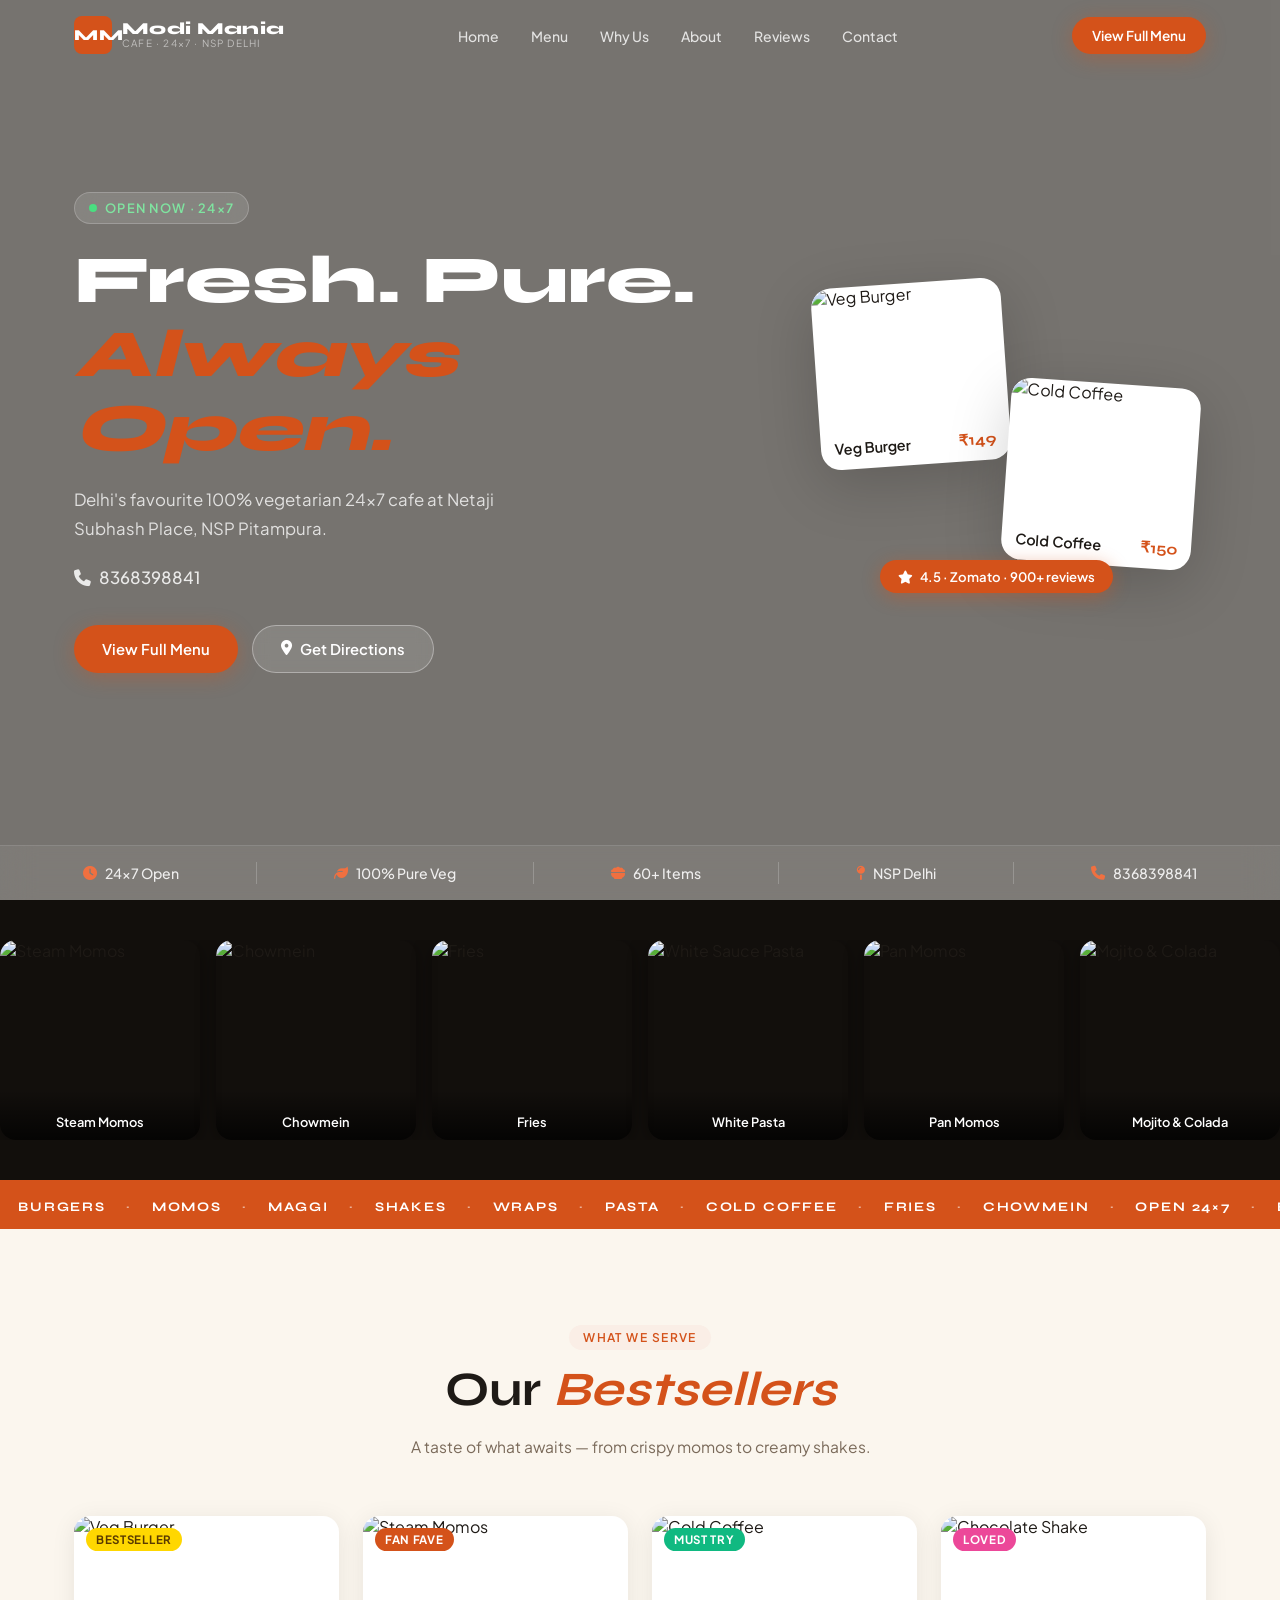
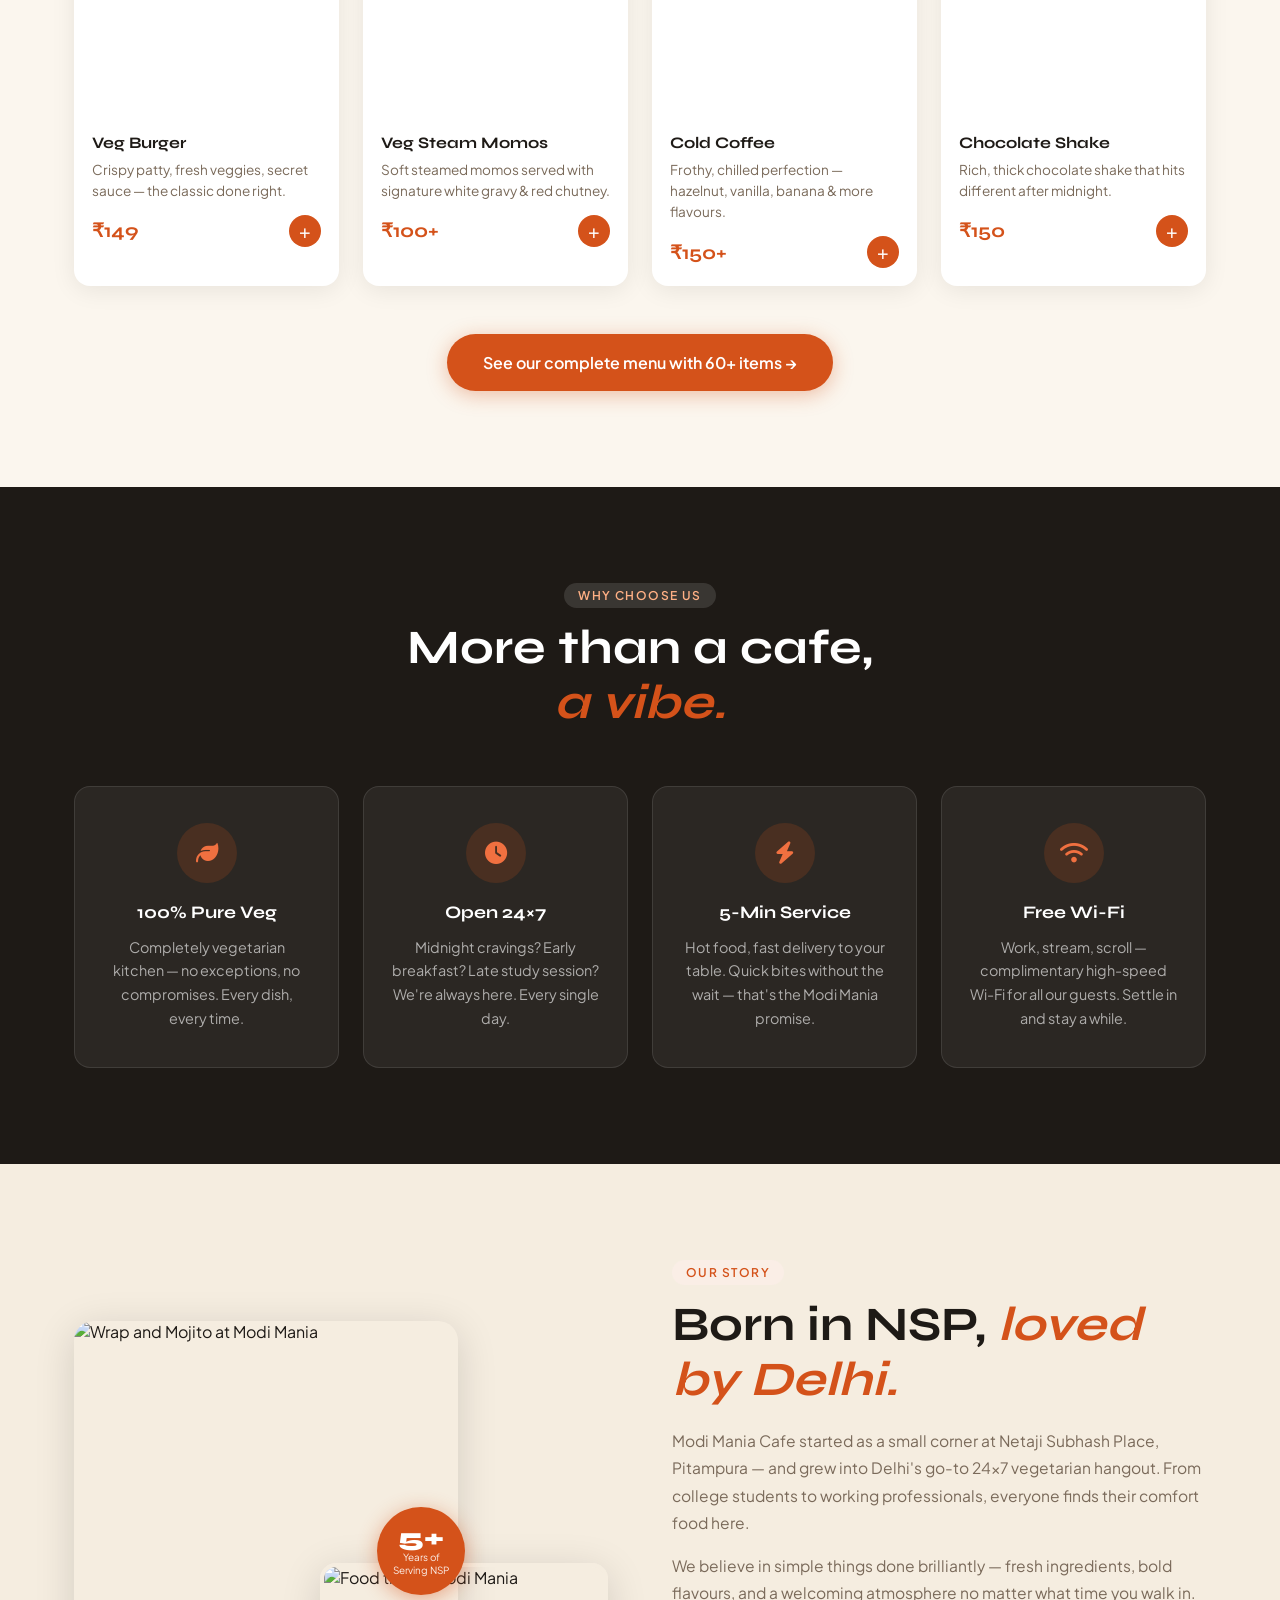
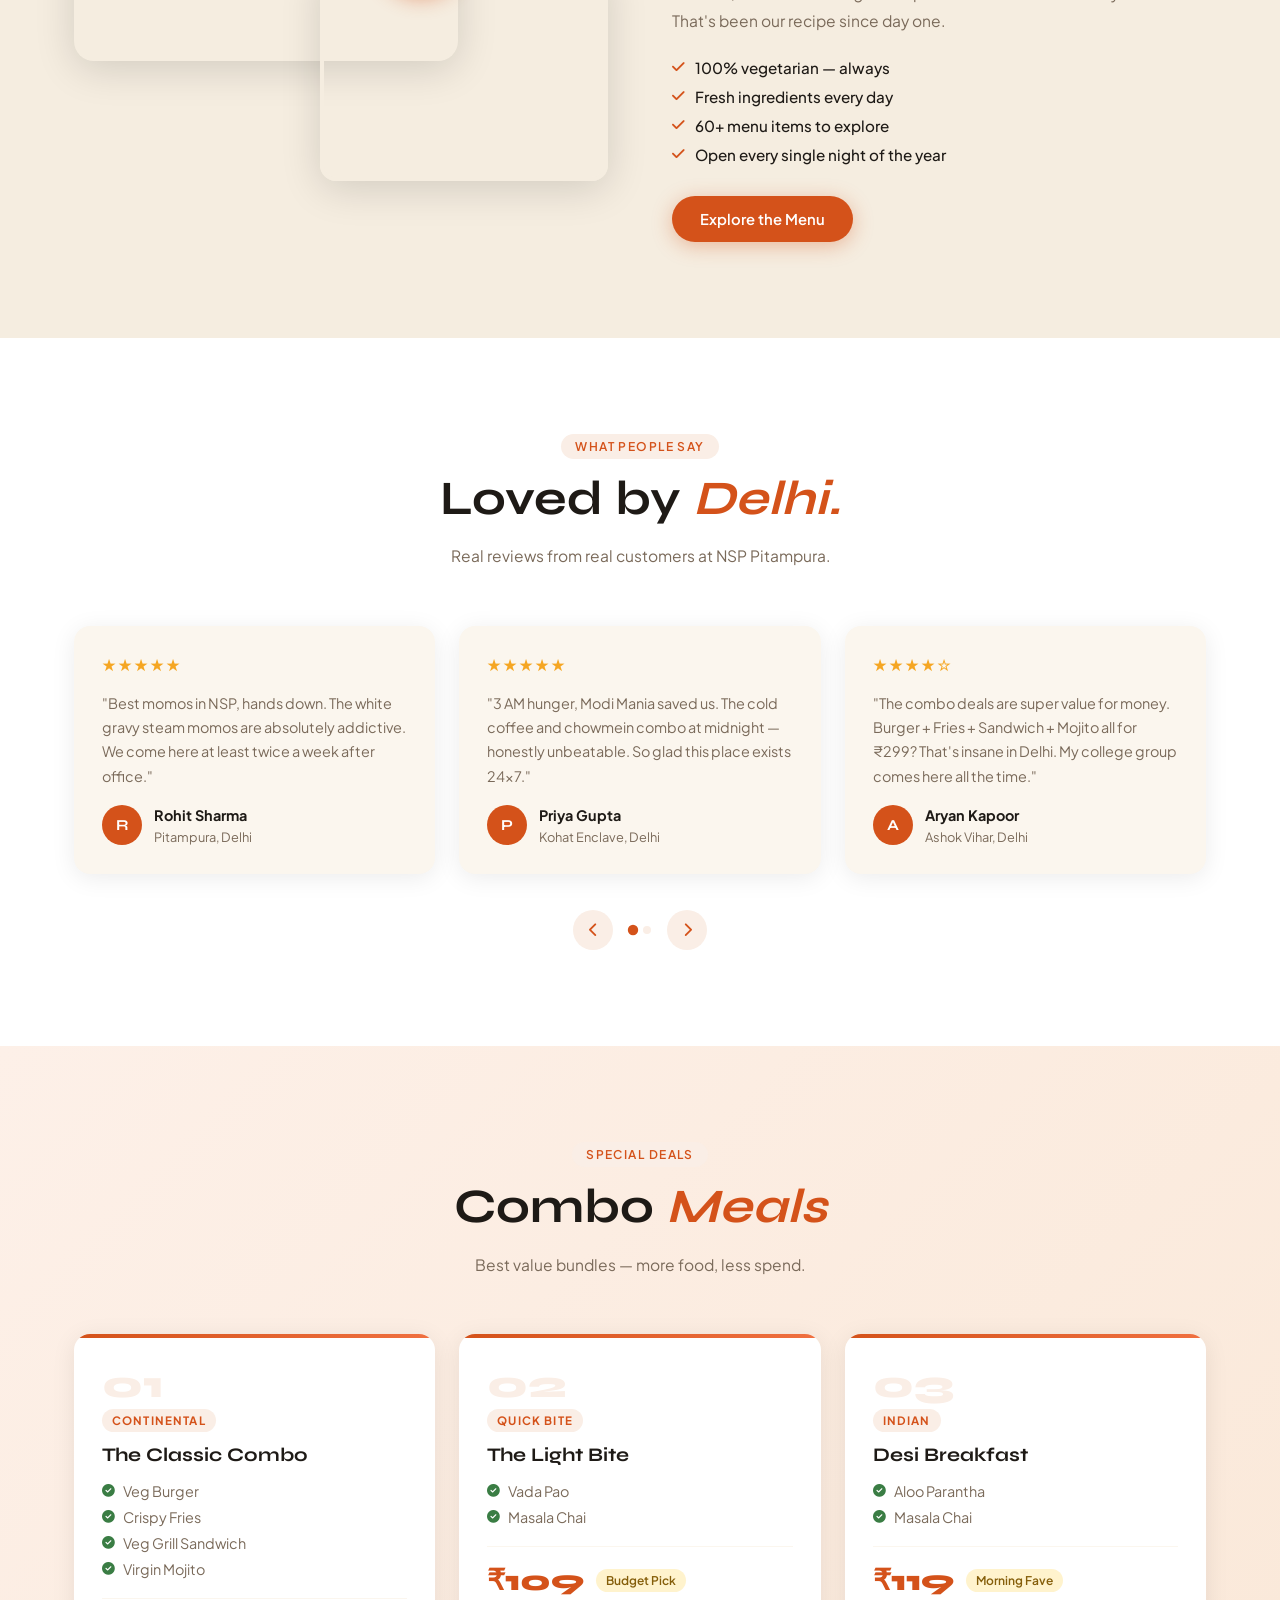
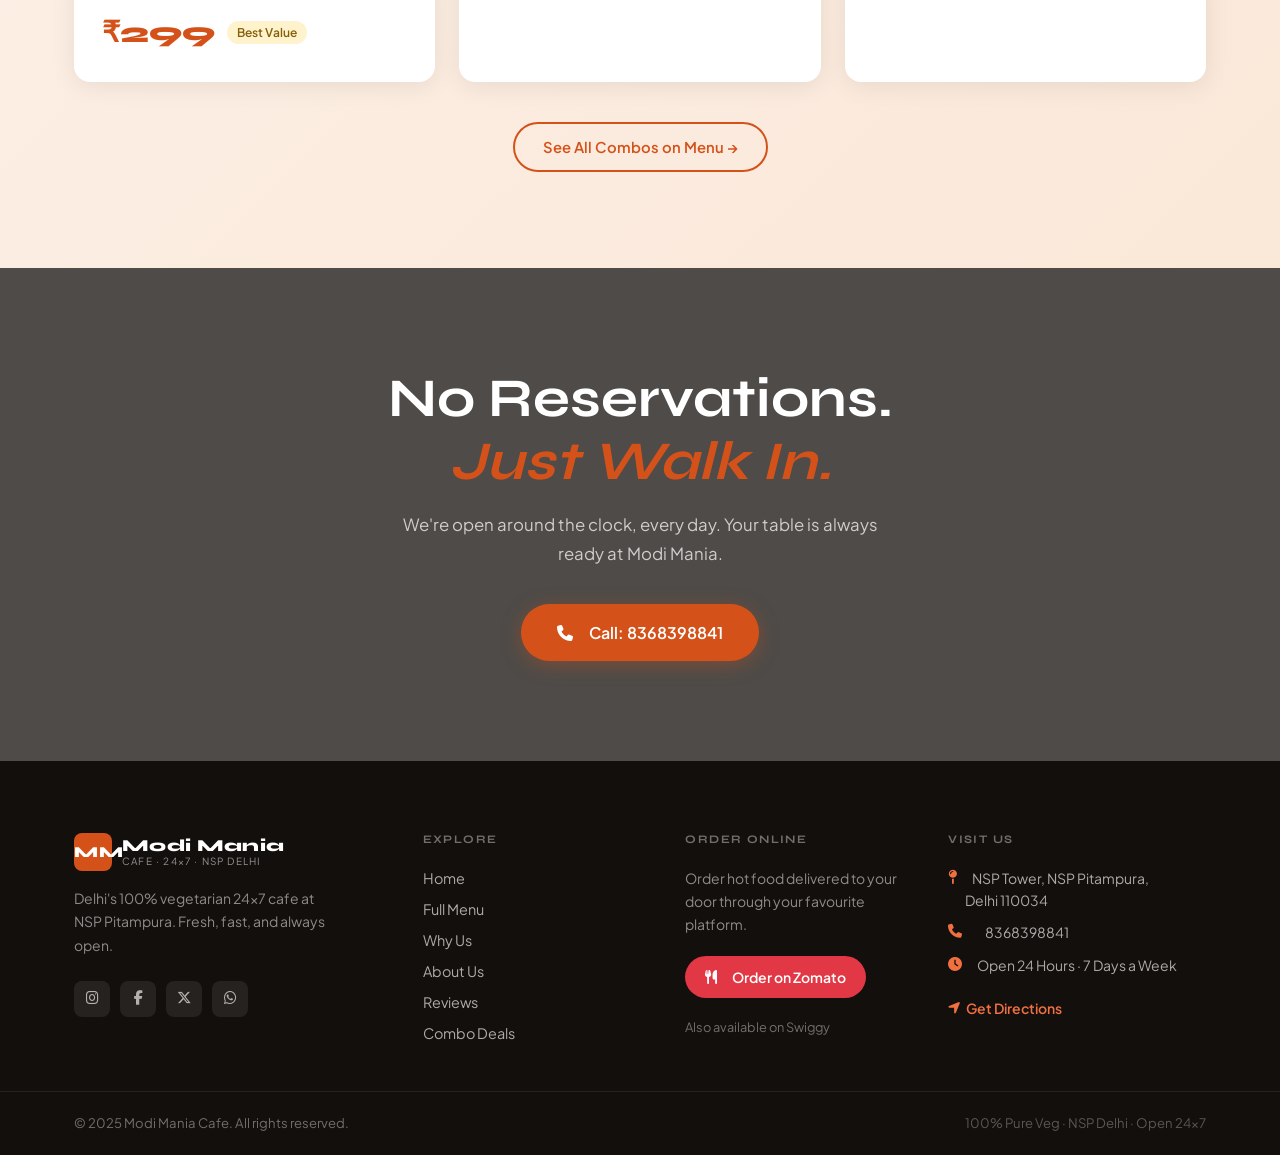
==== index.html @ 836a1da5 "feat: real photos + full menu page with green/amber palette - complete rebuild" ====
<!DOCTYPE html>
<html lang="en">
<head>
  <meta charset="UTF-8">
  <meta name="viewport" content="width=device-width, initial-scale=1.0">
  <title>Modi Mania Cafe 24×7 | NSP Delhi | 100% Pure Veg</title>
  <meta name="description" content="Delhi's favourite 100% veg 24×7 cafe at NSP Pitampura. Burgers, Momos, Maggi, Shakes & more. Open always. Ph: 8368398841">
  <link rel="preconnect" href="https://fonts.googleapis.com">
  <link rel="preconnect" href="https://fonts.gstatic.com" crossorigin>
  <link href="https://fonts.googleapis.com/css2?family=Syne:wght@700;800&family=Plus+Jakarta+Sans:wght@300;400;500;600&display=swap" rel="stylesheet">
  <link rel="stylesheet" href="https://cdnjs.cloudflare.com/ajax/libs/font-awesome/6.5.0/css/all.min.css">
  <link rel="stylesheet" href="style.css">
</head>
<body>

  <!-- ===== NAVBAR ===== -->
  <nav class="navbar" id="navbar">
    <div class="nav-inner container">
      <a href="index.html" class="nav-logo" aria-label="Modi Mania Home">
        <span class="logo-badge">MM</span>
        <span class="logo-text">
          <span class="logo-name">Modi Mania</span>
          <span class="logo-sub">CAFE · 24×7 · NSP DELHI</span>
        </span>
      </a>
      <ul class="nav-links" id="navLinks">
        <li><a href="index.html" class="nav-link active">Home</a></li>
        <li><a href="menu.html" class="nav-link">Menu</a></li>
        <li><a href="#why-us" class="nav-link">Why Us</a></li>
        <li><a href="#about" class="nav-link">About</a></li>
        <li><a href="#reviews" class="nav-link">Reviews</a></li>
        <li><a href="#contact" class="nav-link">Contact</a></li>
      </ul>
      <div class="nav-actions">
        <a href="menu.html" class="btn btn-primary btn-sm">View Full Menu</a>
        <button class="hamburger" id="hamburger" aria-label="Open menu" aria-expanded="false">
          <span></span><span></span><span></span>
        </button>
      </div>
    </div>
  </nav>

  <!-- ===== HERO ===== -->
  <section class="hero" id="home">
    <div class="hero-bg" style="background-image:url('img-food-tray.jpg')"></div>
    <div class="hero-overlay"></div>
    <div class="container hero-inner">
      <div class="hero-left">
        <div class="open-badge">
          <span class="pulse-dot"></span>
          OPEN NOW · 24×7
        </div>
        <h1 class="hero-title">Fresh. Pure.<br><em>Always Open.</em></h1>
        <p class="hero-tagline">Delhi's favourite 100% vegetarian 24×7 cafe at Netaji Subhash Place, NSP Pitampura.</p>
        <p class="hero-phone"><i class="fa-solid fa-phone"></i>&ensp;8368398841</p>
        <div class="hero-btns">
          <a href="menu.html" class="btn btn-primary">View Full Menu</a>
          <a href="https://maps.google.com/?q=NSP+Tower+Pitampura+Delhi" target="_blank" rel="noopener" class="btn btn-ghost">
            <i class="fa-solid fa-location-dot"></i> Get Directions
          </a>
        </div>
      </div>
      <div class="hero-right" aria-hidden="true">
        <div class="hero-card card-1">
          <img src="img-burger.jpg" alt="Veg Burger" loading="eager">
          <div class="hcard-body">
            <span class="hcard-name">Veg Burger</span>
            <span class="hcard-price">₹149</span>
          </div>
        </div>
        <div class="hero-card card-2">
          <img src="img-cold-coffee.jpg" alt="Cold Coffee" loading="eager">
          <div class="hcard-body">
            <span class="hcard-name">Cold Coffee</span>
            <span class="hcard-price">₹150</span>
          </div>
        </div>
        <div class="hero-float-badge">
          <i class="fa-solid fa-star"></i>&ensp;4.5 · Zomato · 900+ reviews
        </div>
      </div>
    </div>
    <div class="hero-stats">
      <div class="container stats-row">
        <div class="stat-item"><i class="fa-solid fa-clock"></i><span>24×7 Open</span></div>
        <div class="stat-sep"></div>
        <div class="stat-item"><i class="fa-solid fa-leaf"></i><span>100% Pure Veg</span></div>
        <div class="stat-sep"></div>
        <div class="stat-item"><i class="fa-solid fa-bowl-food"></i><span>60+ Items</span></div>
        <div class="stat-sep"></div>
        <div class="stat-item"><i class="fa-solid fa-map-pin"></i><span>NSP Delhi</span></div>
        <div class="stat-sep"></div>
        <div class="stat-item"><i class="fa-solid fa-phone"></i><span>8368398841</span></div>
      </div>
    </div>
  </section>

  <!-- ===== GALLERY STRIP ===== -->
  <section class="gallery-strip" aria-label="Food gallery">
    <div class="gallery-scroll">
      <div class="gallery-item">
        <img src="img-steam-momos.jpg" alt="Steam Momos" loading="lazy">
        <span class="gallery-label">Steam Momos</span>
      </div>
      <div class="gallery-item">
        <img src="img-chowmein.jpg" alt="Chowmein" loading="lazy">
        <span class="gallery-label">Chowmein</span>
      </div>
      <div class="gallery-item">
        <img src="img-fries.jpg" alt="Fries" loading="lazy">
        <span class="gallery-label">Fries</span>
      </div>
      <div class="gallery-item">
        <img src="img-white-pasta.jpg" alt="White Sauce Pasta" loading="lazy">
        <span class="gallery-label">White Pasta</span>
      </div>
      <div class="gallery-item">
        <img src="img-pan-momos.jpg" alt="Pan Momos" loading="lazy">
        <span class="gallery-label">Pan Momos</span>
      </div>
      <div class="gallery-item">
        <img src="img-mojito-colada.jpg" alt="Mojito & Colada" loading="lazy">
        <span class="gallery-label">Mojito & Colada</span>
      </div>
    </div>
  </section>

  <!-- ===== TICKER ===== -->
  <div class="ticker-wrap" aria-hidden="true">
    <div class="ticker-track" id="tickerTrack">
      <span>BURGERS</span><span class="tick-dot">·</span>
      <span>MOMOS</span><span class="tick-dot">·</span>
      <span>MAGGI</span><span class="tick-dot">·</span>
      <span>SHAKES</span><span class="tick-dot">·</span>
      <span>WRAPS</span><span class="tick-dot">·</span>
      <span>PASTA</span><span class="tick-dot">·</span>
      <span>COLD COFFEE</span><span class="tick-dot">·</span>
      <span>FRIES</span><span class="tick-dot">·</span>
      <span>CHOWMEIN</span><span class="tick-dot">·</span>
      <span>OPEN 24×7</span><span class="tick-dot">·</span>
      <!-- duplicate for seamless loop -->
      <span>BURGERS</span><span class="tick-dot">·</span>
      <span>MOMOS</span><span class="tick-dot">·</span>
      <span>MAGGI</span><span class="tick-dot">·</span>
      <span>SHAKES</span><span class="tick-dot">·</span>
      <span>WRAPS</span><span class="tick-dot">·</span>
      <span>PASTA</span><span class="tick-dot">·</span>
      <span>COLD COFFEE</span><span class="tick-dot">·</span>
      <span>FRIES</span><span class="tick-dot">·</span>
      <span>CHOWMEIN</span><span class="tick-dot">·</span>
      <span>OPEN 24×7</span><span class="tick-dot">·</span>
    </div>
  </div>

  <!-- ===== MENU PREVIEW ===== -->
  <section class="menu-preview section-pad" id="menu-preview">
    <div class="container">
      <div class="section-header reveal">
        <span class="eyebrow">What We Serve</span>
        <h2>Our <em>Bestsellers</em></h2>
        <p class="section-sub">A taste of what awaits — from crispy momos to creamy shakes.</p>
      </div>
      <div class="preview-grid">
        <div class="preview-card reveal">
          <div class="pcard-img-wrap">
            <img src="img-burger.jpg" alt="Veg Burger" loading="lazy">
            <span class="pcard-badge badge-bestseller">Bestseller</span>
          </div>
          <div class="pcard-body">
            <h3>Veg Burger</h3>
            <p class="pcard-desc">Crispy patty, fresh veggies, secret sauce — the classic done right.</p>
            <div class="pcard-footer">
              <span class="pcard-price">₹149</span>
              <button class="btn-add" aria-label="Add Veg Burger">+</button>
            </div>
          </div>
        </div>
        <div class="preview-card reveal">
          <div class="pcard-img-wrap">
            <img src="img-steam-momos.jpg" alt="Steam Momos" loading="lazy">
            <span class="pcard-badge badge-fanfave">Fan Fave</span>
          </div>
          <div class="pcard-body">
            <h3>Veg Steam Momos</h3>
            <p class="pcard-desc">Soft steamed momos served with signature white gravy & red chutney.</p>
            <div class="pcard-footer">
              <span class="pcard-price">₹100+</span>
              <button class="btn-add" aria-label="Add Momos">+</button>
            </div>
          </div>
        </div>
        <div class="preview-card reveal">
          <div class="pcard-img-wrap">
            <img src="img-cold-coffee.jpg" alt="Cold Coffee" loading="lazy">
            <span class="pcard-badge badge-musttry">Must Try</span>
          </div>
          <div class="pcard-body">
            <h3>Cold Coffee</h3>
            <p class="pcard-desc">Frothy, chilled perfection — hazelnut, vanilla, banana & more flavours.</p>
            <div class="pcard-footer">
              <span class="pcard-price">₹150+</span>
              <button class="btn-add" aria-label="Add Cold Coffee">+</button>
            </div>
          </div>
        </div>
        <div class="preview-card reveal">
          <div class="pcard-img-wrap">
            <img src="img-choco-shake.jpg" alt="Chocolate Shake" loading="lazy">
            <span class="pcard-badge badge-loved">Loved</span>
          </div>
          <div class="pcard-body">
            <h3>Chocolate Shake</h3>
            <p class="pcard-desc">Rich, thick chocolate shake that hits different after midnight.</p>
            <div class="pcard-footer">
              <span class="pcard-price">₹150</span>
              <button class="btn-add" aria-label="Add Chocolate Shake">+</button>
            </div>
          </div>
        </div>
      </div>
      <div class="preview-cta reveal">
        <a href="menu.html" class="btn btn-primary btn-lg">
          See our complete menu with 60+ items &rarr;
        </a>
      </div>
    </div>
  </section>

  <!-- ===== WHY US ===== -->
  <section class="why-us section-pad" id="why-us">
    <div class="container">
      <div class="section-header section-header--light reveal">
        <span class="eyebrow eyebrow--light">Why Choose Us</span>
        <h2>More than a cafe,<br><em>a vibe.</em></h2>
      </div>
      <div class="why-grid">
        <div class="why-card reveal">
          <div class="why-icon"><i class="fa-solid fa-leaf"></i></div>
          <h3>100% Pure Veg</h3>
          <p>Completely vegetarian kitchen — no exceptions, no compromises. Every dish, every time.</p>
        </div>
        <div class="why-card reveal">
          <div class="why-icon"><i class="fa-solid fa-clock"></i></div>
          <h3>Open 24×7</h3>
          <p>Midnight cravings? Early breakfast? Late study session? We're always here. Every single day.</p>
        </div>
        <div class="why-card reveal">
          <div class="why-icon"><i class="fa-solid fa-bolt"></i></div>
          <h3>5-Min Service</h3>
          <p>Hot food, fast delivery to your table. Quick bites without the wait — that's the Modi Mania promise.</p>
        </div>
        <div class="why-card reveal">
          <div class="why-icon"><i class="fa-solid fa-wifi"></i></div>
          <h3>Free Wi-Fi</h3>
          <p>Work, stream, scroll — complimentary high-speed Wi-Fi for all our guests. Settle in and stay a while.</p>
        </div>
      </div>
    </div>
  </section>

  <!-- ===== ABOUT ===== -->
  <section class="about section-pad" id="about">
    <div class="container about-inner">
      <div class="about-images reveal">
        <div class="about-img-main">
          <img src="img-wrap-mojito.jpg" alt="Wrap and Mojito at Modi Mania" loading="lazy">
        </div>
        <div class="about-img-sub">
          <img src="img-food-tray.jpg" alt="Food tray at Modi Mania" loading="lazy">
        </div>
        <div class="about-years-badge">
          <span class="years-num">5+</span>
          <span class="years-label">Years of<br>Serving NSP</span>
        </div>
      </div>
      <div class="about-content reveal">
        <span class="eyebrow">Our Story</span>
        <h2>Born in NSP, <em>loved by Delhi.</em></h2>
        <p class="about-text">
          Modi Mania Cafe started as a small corner at Netaji Subhash Place, Pitampura — and grew into Delhi's go-to 24×7 vegetarian hangout. From college students to working professionals, everyone finds their comfort food here.
        </p>
        <p class="about-text">
          We believe in simple things done brilliantly — fresh ingredients, bold flavours, and a welcoming atmosphere no matter what time you walk in. That's been our recipe since day one.
        </p>
        <ul class="about-checklist">
          <li><i class="fa-solid fa-check"></i> 100% vegetarian — always</li>
          <li><i class="fa-solid fa-check"></i> Fresh ingredients every day</li>
          <li><i class="fa-solid fa-check"></i> 60+ menu items to explore</li>
          <li><i class="fa-solid fa-check"></i> Open every single night of the year</li>
        </ul>
        <a href="menu.html" class="btn btn-primary">Explore the Menu</a>
      </div>
    </div>
  </section>

  <!-- ===== TESTIMONIALS ===== -->
  <section class="reviews section-pad" id="reviews">
    <div class="container">
      <div class="section-header reveal">
        <span class="eyebrow">What People Say</span>
        <h2>Loved by <em>Delhi.</em></h2>
        <p class="section-sub">Real reviews from real customers at NSP Pitampura.</p>
      </div>
      <div class="slider-wrap reveal">
        <div class="reviews-slider" id="reviewsSlider">
          <div class="review-card">
            <div class="review-stars">★★★★★</div>
            <p class="review-text">"Best momos in NSP, hands down. The white gravy steam momos are absolutely addictive. We come here at least twice a week after office."</p>
            <div class="review-author">
              <div class="review-avatar">R</div>
              <div><strong>Rohit Sharma</strong><br><small>Pitampura, Delhi</small></div>
            </div>
          </div>
          <div class="review-card">
            <div class="review-stars">★★★★★</div>
            <p class="review-text">"3 AM hunger, Modi Mania saved us. The cold coffee and chowmein combo at midnight — honestly unbeatable. So glad this place exists 24×7."</p>
            <div class="review-author">
              <div class="review-avatar">P</div>
              <div><strong>Priya Gupta</strong><br><small>Kohat Enclave, Delhi</small></div>
            </div>
          </div>
          <div class="review-card">
            <div class="review-stars">★★★★☆</div>
            <p class="review-text">"The combo deals are super value for money. Burger + Fries + Sandwich + Mojito all for ₹299? That's insane in Delhi. My college group comes here all the time."</p>
            <div class="review-author">
              <div class="review-avatar">A</div>
              <div><strong>Aryan Kapoor</strong><br><small>Ashok Vihar, Delhi</small></div>
            </div>
          </div>
          <div class="review-card">
            <div class="review-stars">★★★★★</div>
            <p class="review-text">"Hazelnut cold coffee is a must-try! Came for momos, stayed for the coffee. The vibe here is so chill. Staff is super friendly too, always smiling."</p>
            <div class="review-author">
              <div class="review-avatar">N</div>
              <div><strong>Neha Verma</strong><br><small>Shalimar Bagh, Delhi</small></div>
            </div>
          </div>
          <div class="review-card">
            <div class="review-stars">★★★★★</div>
            <p class="review-text">"Pan momos with that red chutney — absolutely fire. The Wi-Fi is fast, food comes quick, and it's open when literally nothing else is. Perfect late-night spot."</p>
            <div class="review-author">
              <div class="review-avatar">S</div>
              <div><strong>Saurabh Malik</strong><br><small>Rohini Sector 3, Delhi</small></div>
            </div>
          </div>
          <div class="review-card">
            <div class="review-stars">★★★★★</div>
            <p class="review-text">"White sauce pasta + virgin mojito = my go-to order. Feels like a proper cafe experience but at student-friendly prices. Modi Mania NSP is a gem."</p>
            <div class="review-author">
              <div class="review-avatar">T</div>
              <div><strong>Tanvi Singh</strong><br><small>Paschim Vihar, Delhi</small></div>
            </div>
          </div>
        </div>
        <div class="slider-controls">
          <button class="slider-btn" id="sliderPrev" aria-label="Previous review"><i class="fa-solid fa-chevron-left"></i></button>
          <div class="slider-dots" id="sliderDots"></div>
          <button class="slider-btn" id="sliderNext" aria-label="Next review"><i class="fa-solid fa-chevron-right"></i></button>
        </div>
      </div>
    </div>
  </section>

  <!-- ===== COMBO DEALS ===== -->
  <section class="combos section-pad" id="combos">
    <div class="container">
      <div class="section-header reveal">
        <span class="eyebrow">Special Deals</span>
        <h2>Combo <em>Meals</em></h2>
        <p class="section-sub">Best value bundles — more food, less spend.</p>
      </div>
      <div class="combo-grid">
        <div class="combo-card reveal">
          <div class="combo-num">01</div>
          <div class="combo-tag">Continental</div>
          <h3 class="combo-title">The Classic Combo</h3>
          <ul class="combo-items">
            <li><i class="fa-solid fa-circle-check"></i> Veg Burger</li>
            <li><i class="fa-solid fa-circle-check"></i> Crispy Fries</li>
            <li><i class="fa-solid fa-circle-check"></i> Veg Grill Sandwich</li>
            <li><i class="fa-solid fa-circle-check"></i> Virgin Mojito</li>
          </ul>
          <div class="combo-price-wrap">
            <span class="combo-price">₹299</span>
            <span class="combo-save">Best Value</span>
          </div>
        </div>
        <div class="combo-card reveal">
          <div class="combo-num">02</div>
          <div class="combo-tag">Quick Bite</div>
          <h3 class="combo-title">The Light Bite</h3>
          <ul class="combo-items">
            <li><i class="fa-solid fa-circle-check"></i> Vada Pao</li>
            <li><i class="fa-solid fa-circle-check"></i> Masala Chai</li>
          </ul>
          <div class="combo-price-wrap">
            <span class="combo-price">₹109</span>
            <span class="combo-save">Budget Pick</span>
          </div>
        </div>
        <div class="combo-card reveal">
          <div class="combo-num">03</div>
          <div class="combo-tag">Indian</div>
          <h3 class="combo-title">Desi Breakfast</h3>
          <ul class="combo-items">
            <li><i class="fa-solid fa-circle-check"></i> Aloo Parantha</li>
            <li><i class="fa-solid fa-circle-check"></i> Masala Chai</li>
          </ul>
          <div class="combo-price-wrap">
            <span class="combo-price">₹119</span>
            <span class="combo-save">Morning Fave</span>
          </div>
        </div>
      </div>
      <div class="combo-cta reveal">
        <a href="menu.html#combos" class="btn btn-outline">See All Combos on Menu &rarr;</a>
      </div>
    </div>
  </section>

  <!-- ===== CTA BANNER ===== -->
  <section class="cta-banner" aria-label="Call to action">
    <div class="cta-bg" style="background-image:url('img-mojito-colada.jpg')"></div>
    <div class="cta-overlay"></div>
    <div class="container cta-inner reveal">
      <h2>No Reservations.<br><em>Just Walk In.</em></h2>
      <p>We're open around the clock, every day. Your table is always ready at Modi Mania.</p>
      <a href="tel:8368398841" class="btn btn-primary btn-lg">
        <i class="fa-solid fa-phone"></i>&ensp;Call: 8368398841
      </a>
    </div>
  </section>

  <!-- ===== FOOTER ===== -->
  <footer class="footer" id="contact">
    <div class="container footer-grid">
      <div class="footer-col footer-brand">
        <a href="index.html" class="nav-logo footer-logo" aria-label="Modi Mania Home">
          <span class="logo-badge">MM</span>
          <span class="logo-text">
            <span class="logo-name">Modi Mania</span>
            <span class="logo-sub">CAFE · 24×7 · NSP DELHI</span>
          </span>
        </a>
        <p class="footer-tagline">Delhi's 100% vegetarian 24×7 cafe at NSP Pitampura. Fresh, fast, and always open.</p>
        <div class="footer-socials">
          <a href="#" aria-label="Instagram"><i class="fa-brands fa-instagram"></i></a>
          <a href="#" aria-label="Facebook"><i class="fa-brands fa-facebook-f"></i></a>
          <a href="#" aria-label="X / Twitter"><i class="fa-brands fa-x-twitter"></i></a>
          <a href="https://wa.me/918368398841" aria-label="WhatsApp"><i class="fa-brands fa-whatsapp"></i></a>
        </div>
      </div>
      <div class="footer-col">
        <h4 class="footer-heading">Explore</h4>
        <ul class="footer-links">
          <li><a href="index.html">Home</a></li>
          <li><a href="menu.html">Full Menu</a></li>
          <li><a href="#why-us">Why Us</a></li>
          <li><a href="#about">About Us</a></li>
          <li><a href="#reviews">Reviews</a></li>
          <li><a href="#combos">Combo Deals</a></li>
        </ul>
      </div>
      <div class="footer-col">
        <h4 class="footer-heading">Order Online</h4>
        <p class="footer-text">Order hot food delivered to your door through your favourite platform.</p>
        <a href="https://zomato.com" target="_blank" rel="noopener" class="btn-zomato">
          <i class="fa-solid fa-utensils"></i>&ensp;Order on Zomato
        </a>
        <p class="footer-note">Also available on Swiggy</p>
      </div>
      <div class="footer-col">
        <h4 class="footer-heading">Visit Us</h4>
        <address class="footer-address">
          <p><i class="fa-solid fa-map-pin"></i>&ensp;NSP Tower, NSP Pitampura,<br>Delhi 110034</p>
          <p><i class="fa-solid fa-phone"></i>&ensp;<a href="tel:8368398841">8368398841</a></p>
          <p><i class="fa-solid fa-clock"></i>&ensp;Open 24 Hours · 7 Days a Week</p>
        </address>
        <a href="https://maps.google.com/?q=NSP+Tower+Pitampura+Delhi" target="_blank" rel="noopener" class="footer-map-link">
          <i class="fa-solid fa-location-arrow"></i> Get Directions
        </a>
      </div>
    </div>
    <div class="footer-bottom">
      <div class="container footer-bottom-inner">
        <p>&copy; 2025 Modi Mania Cafe. All rights reserved.</p>
        <p class="footer-credit">100% Pure Veg · NSP Delhi · Open 24×7</p>
      </div>
    </div>
  </footer>

  <!-- ===== BACK TO TOP ===== -->
  <button class="back-to-top" id="backToTop" aria-label="Back to top">
    <i class="fa-solid fa-chevron-up"></i>
  </button>

  <script src="script.js"></script>
</body>
</html>
---- style.css ----
/* ============================================================
   MODI MANIA CAFE — COMPLETE STYLESHEET
   ============================================================ */

/* ---- VARIABLES ---- */
:root {
  --primary: #D4521A;
  --primary-dark: #A83E10;
  --primary-light: #F07040;
  --primary-soft: #FAEEE6;
  --menu-green: #3A7D44;
  --menu-green-dark: #2C5F34;
  --menu-green-light: #5BA368;
  --menu-green-soft: #EBF5ED;
  --menu-amber: #F5A623;
  --menu-amber-soft: #FEF3DC;
  --cream: #FBF6EE;
  --beige: #F5EDE0;
  --charcoal: #1E1A16;
  --dark: #120F0C;
  --muted: #7A6A5A;
  --white: #FFFFFF;
  --gold: #C8963C;
  --f-display: 'Syne', sans-serif;
  --f-body: 'Plus Jakarta Sans', sans-serif;
  --max-w: 1180px;
  --ease: cubic-bezier(.22,.6,.36,1);
  --ease-spring: cubic-bezier(.34,1.56,.64,1);
  --radius: 16px;
  --radius-sm: 8px;
  --shadow: 0 4px 24px rgba(0,0,0,.08);
  --shadow-md: 0 8px 40px rgba(0,0,0,.14);
  --shadow-lg: 0 16px 60px rgba(0,0,0,.18);
}

/* ---- RESET & BASE ---- */
*, *::before, *::after { box-sizing: border-box; margin: 0; padding: 0; }
html { scroll-behavior: smooth; font-size: 16px; }
body {
  font-family: var(--f-body);
  color: var(--charcoal);
  background: var(--white);
  -webkit-font-smoothing: antialiased;
  overflow-x: hidden;
}
img { display: block; max-width: 100%; height: auto; }
a { color: inherit; text-decoration: none; }
ul { list-style: none; }
button { cursor: pointer; border: none; background: none; font-family: inherit; }
address { font-style: normal; }

/* ---- TYPOGRAPHY ---- */
h1,h2,h3,h4,h5 { font-family: var(--f-display); line-height: 1.15; }
h1 { font-size: clamp(2.4rem, 6vw, 4.2rem); font-weight: 800; }
h2 { font-size: clamp(1.9rem, 4vw, 3rem); font-weight: 700; }
h3 { font-size: clamp(1.2rem, 2.5vw, 1.6rem); font-weight: 700; }
h4 { font-size: 1.1rem; font-weight: 700; }
em { font-style: italic; color: var(--primary); }
.page-menu em { color: var(--menu-green); }
p { line-height: 1.75; }

/* ---- LAYOUT ---- */
.container { max-width: var(--max-w); margin: 0 auto; padding: 0 24px; }
.section-pad { padding: 96px 0; }
@media (max-width: 768px) { .section-pad { padding: 64px 0; } }

/* ---- SECTION HEADER ---- */
.section-header { text-align: center; margin-bottom: 56px; }
.section-header h2 { margin: 12px 0 16px; }
.section-sub { color: var(--muted); max-width: 520px; margin: 0 auto; font-size: .975rem; }
.eyebrow {
  display: inline-block;
  font-size: .75rem;
  font-weight: 600;
  letter-spacing: .12em;
  text-transform: uppercase;
  color: var(--primary);
  background: var(--primary-soft);
  padding: 5px 14px;
  border-radius: 100px;
}
.eyebrow--light { color: #FFB085; background: rgba(255,255,255,.12); }
.section-header--light h2 { color: var(--white); }
.section-header--light .section-sub { color: rgba(255,255,255,.65); }

/* ---- BUTTONS ---- */
.btn {
  display: inline-flex;
  align-items: center;
  gap: 8px;
  padding: 14px 28px;
  border-radius: 100px;
  font-family: var(--f-body);
  font-size: .925rem;
  font-weight: 600;
  transition: transform .2s var(--ease), box-shadow .2s var(--ease), background .2s;
  white-space: nowrap;
}
.btn:hover { transform: translateY(-2px); }
.btn:active { transform: translateY(0); }
.btn-primary {
  background: var(--primary);
  color: var(--white);
  box-shadow: 0 4px 20px rgba(212,82,26,.35);
}
.btn-primary:hover { background: var(--primary-dark); box-shadow: 0 8px 28px rgba(212,82,26,.45); }
.btn-green {
  background: var(--menu-green);
  color: var(--white);
  box-shadow: 0 4px 20px rgba(58,125,68,.3);
}
.btn-green:hover { background: var(--menu-green-dark); }
.btn-outline {
  background: transparent;
  color: var(--primary);
  border: 2px solid var(--primary);
}
.btn-outline:hover { background: var(--primary); color: var(--white); }
.btn-ghost {
  background: rgba(255,255,255,.12);
  color: var(--white);
  border: 1.5px solid rgba(255,255,255,.35);
  backdrop-filter: blur(8px);
}
.btn-ghost:hover { background: rgba(255,255,255,.22); }
.btn-sm { padding: 10px 20px; font-size: .85rem; }
.btn-lg { padding: 18px 36px; font-size: 1rem; }

/* ============================================================
   NAVBAR
   ============================================================ */
.navbar {
  position: fixed;
  top: 0; left: 0; right: 0;
  z-index: 1000;
  transition: background .3s var(--ease), box-shadow .3s var(--ease);
  padding: 0;
}
.navbar.transparent { background: transparent; }
.navbar.scrolled, .navbar--solid {
  background: var(--dark);
  box-shadow: 0 2px 20px rgba(0,0,0,.3);
}
.nav-inner {
  display: flex;
  align-items: center;
  justify-content: space-between;
  height: 70px;
  gap: 32px;
}
.nav-logo {
  display: flex;
  align-items: center;
  gap: 10px;
  flex-shrink: 0;
}
.logo-badge {
  width: 38px; height: 38px;
  background: var(--primary);
  border-radius: 8px;
  display: grid;
  place-items: center;
  font-family: var(--f-display);
  font-size: .95rem;
  font-weight: 800;
  color: var(--white);
  letter-spacing: .05em;
}
.logo-text { display: flex; flex-direction: column; line-height: 1; }
.logo-name {
  font-family: var(--f-display);
  font-size: 1.05rem;
  font-weight: 800;
  color: var(--white);
  letter-spacing: .02em;
}
.logo-sub {
  font-size: .62rem;
  letter-spacing: .12em;
  color: rgba(255,255,255,.55);
  margin-top: 2px;
  text-transform: uppercase;
}
.nav-links {
  display: flex;
  align-items: center;
  gap: 4px;
}
.nav-link {
  padding: 8px 14px;
  border-radius: 8px;
  font-size: .875rem;
  font-weight: 500;
  color: rgba(255,255,255,.8);
  transition: color .2s, background .2s;
}
.nav-link:hover, .nav-link.active {
  color: var(--white);
  background: rgba(255,255,255,.1);
}
.nav-actions { display: flex; align-items: center; gap: 12px; }
.hamburger {
  display: none;
  flex-direction: column;
  justify-content: space-between;
  width: 24px; height: 17px;
  padding: 0;
}
.hamburger span {
  display: block;
  height: 2px;
  background: var(--white);
  border-radius: 2px;
  transition: transform .3s, opacity .3s;
}
.hamburger.open span:nth-child(1) { transform: translateY(7.5px) rotate(45deg); }
.hamburger.open span:nth-child(2) { opacity: 0; }
.hamburger.open span:nth-child(3) { transform: translateY(-7.5px) rotate(-45deg); }

@media (max-width: 900px) {
  .hamburger { display: flex; }
  .nav-links {
    position: fixed;
    top: 70px; left: 0; right: 0;
    background: var(--dark);
    flex-direction: column;
    padding: 24px;
    gap: 4px;
    transform: translateY(-120%);
    opacity: 0;
    pointer-events: none;
    transition: transform .35s var(--ease), opacity .35s;
  }
  .nav-links.open { transform: translateY(0); opacity: 1; pointer-events: all; }
  .nav-link { width: 100%; text-align: left; padding: 12px 16px; }
}

/* ============================================================
   HERO
   ============================================================ */
.hero {
  position: relative;
  min-height: 100svh;
  display: flex;
  flex-direction: column;
  overflow: hidden;
}
.hero-bg {
  position: absolute;
  inset: 0;
  background-size: cover;
  background-position: center;
  animation: kenBurns 18s ease-in-out infinite alternate;
}
@keyframes kenBurns {
  from { transform: scale(1); }
  to { transform: scale(1.06); }
}
.hero-overlay {
  position: absolute;
  inset: 0;
  background: rgba(20,15,8,.58);
}
.hero-inner {
  position: relative;
  z-index: 2;
  display: grid;
  grid-template-columns: 1fr 420px;
  gap: 48px;
  align-items: center;
  flex: 1;
  padding-top: 100px;
  padding-bottom: 80px;
}
.open-badge {
  display: inline-flex;
  align-items: center;
  gap: 8px;
  background: rgba(255,255,255,.12);
  backdrop-filter: blur(10px);
  border: 1px solid rgba(255,255,255,.2);
  color: #7FE4A0;
  font-size: .8rem;
  font-weight: 600;
  letter-spacing: .1em;
  text-transform: uppercase;
  padding: 7px 14px;
  border-radius: 100px;
  margin-bottom: 20px;
}
.pulse-dot {
  width: 8px; height: 8px;
  background: #4ADE80;
  border-radius: 50%;
  animation: pulse 1.6s ease-in-out infinite;
}
@keyframes pulse {
  0%,100% { box-shadow: 0 0 0 0 rgba(74,222,128,.6); }
  50% { box-shadow: 0 0 0 6px rgba(74,222,128,0); }
}
.hero-title {
  color: var(--white);
  margin-bottom: 20px;
  line-height: 1.1;
}
.hero-tagline {
  color: rgba(255,255,255,.78);
  font-size: 1.05rem;
  max-width: 460px;
  margin-bottom: 20px;
  line-height: 1.7;
}
.hero-phone {
  color: rgba(255,255,255,.85);
  font-size: 1.05rem;
  font-weight: 500;
  margin-bottom: 32px;
}
.hero-btns { display: flex; gap: 14px; flex-wrap: wrap; }
/* Hero cards */
.hero-right {
  position: relative;
  height: 420px;
}
.hero-card {
  position: absolute;
  background: var(--white);
  border-radius: 20px;
  overflow: hidden;
  box-shadow: var(--shadow-lg);
  width: 190px;
  transition: transform .3s var(--ease-spring);
}
.hero-card:hover { transform: translateY(-6px) scale(1.02); }
.hero-card img { width: 100%; height: 140px; object-fit: cover; }
.hcard-body {
  padding: 12px 14px;
  display: flex;
  justify-content: space-between;
  align-items: center;
}
.hcard-name { font-weight: 600; font-size: .9rem; }
.hcard-price { color: var(--primary); font-weight: 700; font-family: var(--f-display); font-size: .95rem; }
.card-1 { top: 60px; left: 30px; transform: rotate(-4deg); }
.card-2 { top: 160px; right: 10px; transform: rotate(4deg); }
.hero-float-badge {
  position: absolute;
  bottom: 50px; left: 0; right: 0;
  margin: 0 auto;
  width: fit-content;
  background: var(--primary);
  color: var(--white);
  font-size: .82rem;
  font-weight: 600;
  padding: 8px 18px;
  border-radius: 100px;
  box-shadow: 0 4px 18px rgba(212,82,26,.4);
}
/* Stats bar */
.hero-stats {
  position: relative;
  z-index: 2;
  background: rgba(255,255,255,.06);
  backdrop-filter: blur(16px);
  border-top: 1px solid rgba(255,255,255,.1);
}
.stats-row {
  display: flex;
  align-items: center;
  justify-content: space-around;
  padding: 16px 0;
  flex-wrap: wrap;
  gap: 12px;
}
.stat-item {
  display: flex;
  align-items: center;
  gap: 8px;
  color: rgba(255,255,255,.88);
  font-size: .88rem;
  font-weight: 500;
}
.stat-item i { color: var(--primary-light); }
.stat-sep { width: 1px; height: 22px; background: rgba(255,255,255,.2); }
@media (max-width: 1024px) {
  .hero-inner { grid-template-columns: 1fr; }
  .hero-right { display: none; }
}
@media (max-width: 480px) {
  .stat-sep { display: none; }
  .stats-row { justify-content: center; gap: 16px 24px; }
}

/* ============================================================
   GALLERY STRIP
   ============================================================ */
.gallery-strip {
  background: var(--dark);
  padding: 40px 0;
  overflow: hidden;
}
.gallery-scroll {
  display: flex;
  gap: 16px;
  overflow-x: auto;
  scroll-snap-type: x mandatory;
  -webkit-overflow-scrolling: touch;
  padding: 0 24px;
  scrollbar-width: none;
}
.gallery-scroll::-webkit-scrollbar { display: none; }
.gallery-item {
  flex-shrink: 0;
  width: 200px;
  scroll-snap-align: start;
  position: relative;
  border-radius: var(--radius);
  overflow: hidden;
  box-shadow: 0 4px 20px rgba(0,0,0,.35);
}
.gallery-item img {
  width: 200px;
  height: 200px;
  object-fit: cover;
  display: block;
  transition: transform .4s var(--ease);
}
.gallery-item:hover img { transform: scale(1.06); }
.gallery-label {
  position: absolute;
  bottom: 0; left: 0; right: 0;
  background: linear-gradient(to top, rgba(0,0,0,.75) 0%, transparent 100%);
  color: var(--white);
  font-size: .8rem;
  font-weight: 600;
  padding: 24px 10px 10px;
  text-align: center;
}


/* ============================================================
   TICKER
   ============================================================ */
.ticker-wrap {
  background: var(--primary);
  padding: 14px 0;
  overflow: hidden;
  white-space: nowrap;
}
.ticker-track {
  display: inline-flex;
  align-items: center;
  gap: 0;
  animation: ticker 28s linear infinite;
}
.ticker-track:hover { animation-play-state: paused; }
.ticker-track span {
  font-family: var(--f-display);
  font-size: .82rem;
  font-weight: 700;
  letter-spacing: .14em;
  color: var(--white);
  padding: 0 18px;
  text-transform: uppercase;
}
.tick-dot { color: rgba(255,255,255,.55) !important; padding: 0 2px !important; }
@keyframes ticker {
  from { transform: translateX(0); }
  to { transform: translateX(-50%); }
}
@media (prefers-reduced-motion: reduce) {
  .ticker-track { animation: none; }
  .hero-bg { animation: none; }
}

/* ============================================================
   MENU PREVIEW (index)
   ============================================================ */
.menu-preview { background: var(--cream); }
.preview-grid {
  display: grid;
  grid-template-columns: repeat(4, 1fr);
  gap: 24px;
  margin-bottom: 48px;
}
.preview-card {
  background: var(--white);
  border-radius: var(--radius);
  overflow: hidden;
  box-shadow: var(--shadow);
  transition: transform .3s var(--ease), box-shadow .3s;
}
.preview-card:hover { transform: translateY(-6px); box-shadow: var(--shadow-md); }
.pcard-img-wrap { position: relative; overflow: hidden; }
.pcard-img-wrap img { width: 100%; height: 200px; object-fit: cover; transition: transform .4s var(--ease); }
.preview-card:hover .pcard-img-wrap img { transform: scale(1.05); }
.pcard-badge {
  position: absolute;
  top: 12px; left: 12px;
  font-size: .72rem;
  font-weight: 700;
  letter-spacing: .06em;
  text-transform: uppercase;
  padding: 4px 10px;
  border-radius: 100px;
}
.badge-bestseller { background: #FFD700; color: #5A3A00; }
.badge-fanfave { background: var(--primary); color: var(--white); }
.badge-musttry { background: #10B981; color: var(--white); }
.badge-loved { background: #EC4899; color: var(--white); }
.pcard-body { padding: 18px; }
.pcard-body h3 { font-size: 1rem; margin-bottom: 6px; }
.pcard-desc { color: var(--muted); font-size: .85rem; line-height: 1.55; margin-bottom: 14px; }
.pcard-footer { display: flex; align-items: center; justify-content: space-between; }
.pcard-price { font-family: var(--f-display); font-size: 1.2rem; font-weight: 700; color: var(--primary); }
.btn-add {
  width: 32px; height: 32px;
  border-radius: 50%;
  background: var(--primary);
  color: var(--white);
  font-size: 1.2rem;
  line-height: 1;
  display: grid;
  place-items: center;
  transition: transform .25s var(--ease-spring), background .2s;
}
.btn-add:hover { transform: scale(1.15); background: var(--primary-dark); }
.btn-add.added { background: #10B981; }
.preview-cta { text-align: center; }
@media (max-width: 1024px) { .preview-grid { grid-template-columns: repeat(2, 1fr); } }
@media (max-width: 540px) { .preview-grid { grid-template-columns: 1fr; } }

/* ============================================================
   WHY US
   ============================================================ */
.why-us { background: var(--charcoal); }
.why-grid {
  display: grid;
  grid-template-columns: repeat(4, 1fr);
  gap: 24px;
  margin-top: 16px;
}
.why-card {
  background: rgba(255,255,255,.06);
  border: 1px solid rgba(255,255,255,.1);
  border-radius: var(--radius);
  padding: 36px 28px;
  text-align: center;
  transition: background .3s, transform .3s var(--ease);
}
.why-card:hover { background: rgba(255,255,255,.1); transform: translateY(-4px); }
.why-icon {
  width: 60px; height: 60px;
  background: rgba(212,82,26,.18);
  border-radius: 50%;
  display: grid;
  place-items: center;
  margin: 0 auto 20px;
  font-size: 1.4rem;
  color: var(--primary-light);
}
.why-card h3 { color: var(--white); margin-bottom: 12px; font-size: 1.1rem; }
.why-card p { color: rgba(255,255,255,.62); font-size: .9rem; line-height: 1.65; }
@media (max-width: 900px) { .why-grid { grid-template-columns: repeat(2, 1fr); } }
@media (max-width: 480px) { .why-grid { grid-template-columns: 1fr; } }

/* ============================================================
   ABOUT
   ============================================================ */
.about { background: var(--beige); }
.about-inner {
  display: grid;
  grid-template-columns: 1fr 1fr;
  gap: 64px;
  align-items: center;
}
.about-images { position: relative; height: 460px; }
.about-img-main {
  position: absolute;
  top: 0; left: 0;
  width: 72%;
  border-radius: 20px;
  overflow: hidden;
  box-shadow: var(--shadow-md);
}
.about-img-main img { width: 100%; height: 340px; object-fit: cover; }
.about-img-sub {
  position: absolute;
  bottom: 0; right: 0;
  width: 54%;
  border-radius: 16px;
  overflow: hidden;
  box-shadow: var(--shadow-md);
  border: 4px solid var(--beige);
}
.about-img-sub img { width: 100%; height: 210px; object-fit: cover; }
.about-years-badge {
  position: absolute;
  top: 50%; left: 65%;
  transform: translate(-50%, -50%);
  background: var(--primary);
  color: var(--white);
  border-radius: 50%;
  width: 88px; height: 88px;
  display: flex;
  flex-direction: column;
  align-items: center;
  justify-content: center;
  text-align: center;
  box-shadow: 0 4px 20px rgba(212,82,26,.45);
  z-index: 2;
}
.years-num { font-family: var(--f-display); font-size: 1.6rem; font-weight: 800; line-height: 1; }
.years-label { font-size: .62rem; line-height: 1.3; opacity: .9; }
.about-content .eyebrow { margin-bottom: 12px; }
.about-content h2 { margin-bottom: 20px; }
.about-text { color: var(--muted); margin-bottom: 16px; font-size: .975rem; }
.about-checklist { margin: 24px 0 32px; display: flex; flex-direction: column; gap: 10px; }
.about-checklist li {
  display: flex;
  align-items: center;
  gap: 10px;
  font-size: .95rem;
  font-weight: 500;
}
.about-checklist li i { color: var(--primary); font-size: .9rem; }
@media (max-width: 900px) {
  .about-inner { grid-template-columns: 1fr; }
  .about-images { height: 320px; margin-bottom: 48px; }
}

/* ============================================================
   REVIEWS SLIDER
   ============================================================ */
.reviews { background: var(--white); }
.slider-wrap { position: relative; }
.reviews-slider {
  display: grid;
  grid-template-columns: repeat(3, 1fr);
  gap: 24px;
  transition: none;
}
.review-card {
  background: var(--cream);
  border-radius: var(--radius);
  padding: 28px;
  display: none;
  flex-direction: column;
  gap: 16px;
  box-shadow: var(--shadow);
}
.review-card.visible { display: flex; }
.review-stars { color: #F5A623; font-size: 1rem; letter-spacing: 2px; }
.review-text { color: var(--muted); font-size: .9rem; line-height: 1.7; flex: 1; }
.review-author { display: flex; align-items: center; gap: 12px; }
.review-avatar {
  width: 40px; height: 40px;
  background: var(--primary);
  color: var(--white);
  border-radius: 50%;
  display: grid;
  place-items: center;
  font-family: var(--f-display);
  font-size: .95rem;
  font-weight: 700;
  flex-shrink: 0;
}
.review-author strong { font-size: .9rem; }
.review-author small { color: var(--muted); font-size: .8rem; }
.slider-controls {
  display: flex;
  align-items: center;
  justify-content: center;
  gap: 16px;
  margin-top: 36px;
}
.slider-btn {
  width: 40px; height: 40px;
  border-radius: 50%;
  background: var(--primary-soft);
  color: var(--primary);
  display: grid;
  place-items: center;
  font-size: .9rem;
  transition: background .2s, color .2s, transform .2s;
}
.slider-btn:hover { background: var(--primary); color: var(--white); transform: scale(1.1); }
.slider-dots { display: flex; gap: 6px; }
.slider-dot {
  width: 8px; height: 8px;
  border-radius: 50%;
  background: var(--primary-soft);
  border: none;
  cursor: pointer;
  transition: background .2s, transform .2s;
}
.slider-dot.active { background: var(--primary); transform: scale(1.3); }
@media (max-width: 1024px) { .reviews-slider { grid-template-columns: repeat(2, 1fr); } }
@media (max-width: 600px) { .reviews-slider { grid-template-columns: 1fr; } }


/* ============================================================
   COMBO DEALS (index)
   ============================================================ */
.combos {
  background: linear-gradient(135deg, #FDF0E8 0%, #FAE8D8 100%);
}
.combo-grid {
  display: grid;
  grid-template-columns: repeat(3, 1fr);
  gap: 24px;
}
.combo-card {
  background: var(--white);
  border-radius: var(--radius);
  padding: 32px 28px;
  box-shadow: var(--shadow);
  position: relative;
  overflow: hidden;
  transition: transform .3s var(--ease), box-shadow .3s;
}
.combo-card::before {
  content: '';
  position: absolute;
  top: 0; left: 0; right: 0;
  height: 4px;
  background: linear-gradient(90deg, var(--primary), var(--primary-light));
}
.combo-card:hover { transform: translateY(-6px); box-shadow: var(--shadow-md); }
.combo-num {
  font-family: var(--f-display);
  font-size: 2.4rem;
  font-weight: 800;
  color: var(--primary-soft);
  line-height: 1;
  margin-bottom: 4px;
}
.combo-tag {
  display: inline-block;
  font-size: .72rem;
  font-weight: 700;
  letter-spacing: .1em;
  text-transform: uppercase;
  color: var(--primary);
  background: var(--primary-soft);
  padding: 4px 10px;
  border-radius: 100px;
  margin-bottom: 12px;
}
.combo-title { font-size: 1.2rem; margin-bottom: 16px; }
.combo-items { display: flex; flex-direction: column; gap: 8px; margin-bottom: 20px; }
.combo-items li {
  display: flex;
  align-items: center;
  gap: 8px;
  font-size: .9rem;
  color: var(--muted);
}
.combo-items li i { color: var(--menu-green); font-size: .8rem; }
.combo-price-wrap { display: flex; align-items: center; gap: 12px; border-top: 1px solid var(--cream); padding-top: 16px; }
.combo-price { font-family: var(--f-display); font-size: 1.8rem; font-weight: 800; color: var(--primary); }
.combo-save {
  font-size: .75rem;
  font-weight: 600;
  background: #FFF3CD;
  color: #855E0A;
  padding: 4px 10px;
  border-radius: 100px;
}
.combo-cta { text-align: center; margin-top: 40px; }
@media (max-width: 900px) { .combo-grid { grid-template-columns: repeat(2, 1fr); } }
@media (max-width: 560px) { .combo-grid { grid-template-columns: 1fr; } }

/* ============================================================
   CTA BANNER
   ============================================================ */
.cta-banner { position: relative; overflow: hidden; }
.cta-bg {
  position: absolute; inset: 0;
  background-size: cover;
  background-position: center;
}
.cta-overlay { position: absolute; inset: 0; background: rgba(10,6,2,.72); }
.cta-inner {
  position: relative;
  z-index: 2;
  text-align: center;
  padding: 100px 24px;
}
.cta-inner h2 { color: var(--white); font-size: clamp(2rem, 5vw, 3.4rem); margin-bottom: 16px; }
.cta-inner p { color: rgba(255,255,255,.72); font-size: 1.05rem; margin-bottom: 36px; max-width: 480px; margin-left: auto; margin-right: auto; }

/* ============================================================
   FOOTER
   ============================================================ */
.footer { background: var(--dark); }
.footer-grid {
  display: grid;
  grid-template-columns: 1.4fr 1fr 1fr 1.2fr;
  gap: 48px;
  padding: 72px 24px 48px;
}
.footer-logo { margin-bottom: 16px; }
.footer-tagline { color: rgba(255,255,255,.52); font-size: .875rem; line-height: 1.65; margin-bottom: 24px; max-width: 260px; }
.footer-socials { display: flex; gap: 10px; }
.footer-socials a {
  width: 36px; height: 36px;
  border-radius: 8px;
  background: rgba(255,255,255,.08);
  display: grid;
  place-items: center;
  color: rgba(255,255,255,.65);
  font-size: .9rem;
  transition: background .2s, color .2s;
}
.footer-socials a:hover { background: var(--primary); color: var(--white); }
.footer-heading {
  font-size: .72rem;
  letter-spacing: .12em;
  text-transform: uppercase;
  color: rgba(255,255,255,.4);
  margin-bottom: 20px;
}
.footer-links { display: flex; flex-direction: column; gap: 10px; }
.footer-links a {
  color: rgba(255,255,255,.65);
  font-size: .9rem;
  transition: color .2s;
}
.footer-links a:hover { color: var(--white); }
.footer-text { color: rgba(255,255,255,.52); font-size: .875rem; line-height: 1.65; margin-bottom: 20px; }
.btn-zomato {
  display: inline-flex;
  align-items: center;
  gap: 8px;
  background: #E23744;
  color: var(--white);
  padding: 12px 20px;
  border-radius: 100px;
  font-size: .875rem;
  font-weight: 600;
  transition: background .2s, transform .2s;
  margin-bottom: 10px;
}
.btn-zomato:hover { background: #C52D39; transform: translateY(-2px); }
.footer-note { color: rgba(255,255,255,.4); font-size: .8rem; margin-top: 8px; }
.footer-address { display: flex; flex-direction: column; gap: 10px; margin-bottom: 20px; }
.footer-address p { display: flex; align-items: flex-start; gap: 8px; color: rgba(255,255,255,.65); font-size: .875rem; line-height: 1.6; }
.footer-address i { color: var(--primary-light); margin-top: 3px; flex-shrink: 0; }
.footer-address a { color: rgba(255,255,255,.65); }
.footer-address a:hover { color: var(--white); }
.footer-map-link {
  display: inline-flex;
  align-items: center;
  gap: 6px;
  color: var(--primary-light);
  font-size: .875rem;
  font-weight: 600;
  transition: color .2s;
}
.footer-map-link:hover { color: var(--white); }
.footer-bottom {
  border-top: 1px solid rgba(255,255,255,.08);
}
.footer-bottom-inner {
  display: flex;
  align-items: center;
  justify-content: space-between;
  padding: 20px 24px;
}
.footer-bottom p { color: rgba(255,255,255,.4); font-size: .82rem; }
.footer-credit { color: rgba(255,255,255,.3) !important; }
@media (max-width: 1024px) { .footer-grid { grid-template-columns: 1fr 1fr; gap: 36px; } }
@media (max-width: 600px) {
  .footer-grid { grid-template-columns: 1fr; gap: 32px; padding: 48px 24px 32px; }
  .footer-bottom-inner { flex-direction: column; gap: 8px; text-align: center; }
}

/* ============================================================
   BACK TO TOP
   ============================================================ */
.back-to-top {
  position: fixed;
  bottom: 28px; right: 28px;
  width: 44px; height: 44px;
  border-radius: 50%;
  background: var(--primary);
  color: var(--white);
  box-shadow: 0 4px 16px rgba(212,82,26,.4);
  display: grid;
  place-items: center;
  font-size: .9rem;
  opacity: 0;
  pointer-events: none;
  transform: translateY(12px);
  transition: opacity .3s, transform .3s;
  z-index: 900;
}
.back-to-top.visible { opacity: 1; pointer-events: all; transform: translateY(0); }
.back-to-top:hover { background: var(--primary-dark); transform: translateY(-2px); }

/* ============================================================
   SCROLL REVEAL
   ============================================================ */
.reveal {
  opacity: 0;
  transform: translateY(24px);
  transition: opacity .6s var(--ease), transform .6s var(--ease);
}
.reveal.revealed { opacity: 1; transform: translateY(0); }
@media (prefers-reduced-motion: reduce) {
  .reveal { opacity: 1; transform: none; transition: none; }
}

/* ============================================================
   MENU PAGE STYLES
   ============================================================ */

/* Page hero */
.menu-page-hero {
  position: relative;
  height: 280px;
  background: #1A3A20;
  display: flex;
  align-items: flex-end;
  overflow: hidden;
}
.menu-page-hero::before {
  content: '';
  position: absolute;
  inset: 0;
  background-image:
    radial-gradient(circle at 20% 50%, rgba(58,125,68,.3) 0%, transparent 50%),
    radial-gradient(circle at 80% 30%, rgba(245,166,35,.15) 0%, transparent 40%);
}
.mph-overlay { position: absolute; inset: 0; background: rgba(20,42,22,.3); }
.mph-inner {
  position: relative;
  z-index: 2;
  padding-bottom: 40px;
  padding-top: 90px;
}
.mph-inner h1 {
  color: var(--white);
  font-size: clamp(2rem, 5vw, 3rem);
  margin: 8px 0 6px;
}
.mph-inner p {
  color: rgba(255,255,255,.7);
  font-size: .95rem;
  letter-spacing: .03em;
}
.breadcrumb {
  display: flex;
  align-items: center;
  gap: 8px;
  color: rgba(255,255,255,.55);
  font-size: .82rem;
}
.breadcrumb a { color: rgba(255,255,255,.55); transition: color .2s; }
.breadcrumb a:hover { color: var(--white); }
.breadcrumb i { font-size: .65rem; }
.breadcrumb span { color: var(--menu-amber); }

/* Sticky category nav */
.cat-nav-wrap {
  position: sticky;
  top: 70px;
  z-index: 100;
  background: var(--white);
  border-bottom: 1px solid rgba(0,0,0,.06);
  transition: box-shadow .2s;
}
.cat-nav-wrap.stuck { box-shadow: 0 4px 20px rgba(0,0,0,.1); }
.cat-nav { overflow: hidden; }
.cat-nav-inner {
  display: flex;
  align-items: center;
  gap: 8px;
  padding: 12px 24px;
  overflow-x: auto;
  scroll-snap-type: x mandatory;
  scrollbar-width: none;
}
.cat-nav-inner::-webkit-scrollbar { display: none; }
.cat-pill {
  flex-shrink: 0;
  padding: 8px 18px;
  border-radius: 100px;
  background: var(--menu-green-soft);
  color: var(--menu-green-dark);
  font-size: .82rem;
  font-weight: 600;
  transition: background .2s, color .2s, transform .2s;
  scroll-snap-align: start;
  border: 1.5px solid transparent;
}
.cat-pill:hover { background: var(--menu-green); color: var(--white); }
.cat-pill.active {
  background: var(--menu-green);
  color: var(--white);
  box-shadow: 0 4px 12px rgba(58,125,68,.3);
}

/* Menu main area */
.menu-main {
  background: #F0F7F1;
  padding: 48px 0 80px;
}

/* Menu section blocks */
.menu-section-block {
  margin-bottom: 64px;
  scroll-margin-top: 140px;
}
.menu-section-title {
  font-size: clamp(1.5rem, 3vw, 2rem);
  color: var(--menu-green-dark);
  padding-left: 16px;
  border-left: 4px solid var(--menu-green);
  margin-bottom: 8px;
  display: flex;
  align-items: center;
  gap: 12px;
}
.menu-section-title i { color: var(--menu-green); font-size: .85em; }
.menu-section-desc { color: var(--muted); font-size: .925rem; margin-bottom: 28px; padding-left: 20px; }
.menu-subsection-title {
  font-size: 1rem;
  font-weight: 700;
  letter-spacing: .06em;
  text-transform: uppercase;
  color: var(--menu-green);
  margin: 32px 0 16px;
  display: flex;
  align-items: center;
  gap: 10px;
  scroll-margin-top: 140px;
}
.menu-subsection-title::after {
  content: '';
  flex: 1;
  height: 1px;
  background: rgba(58,125,68,.2);
}

/* Item grid */
.item-grid {
  display: grid;
  grid-template-columns: repeat(auto-fill, minmax(260px, 1fr));
  gap: 20px;
}

/* Photo card */
.item-card {
  background: var(--white);
  border-radius: var(--radius);
  overflow: hidden;
  box-shadow: var(--shadow);
  transition: transform .3s var(--ease), box-shadow .3s;
  display: flex;
  flex-direction: column;
}
.item-card:hover { transform: translateY(-4px); box-shadow: var(--shadow-md); }
.item-card--photo {
  border-left: 3px solid var(--menu-green);
}
.item-img-wrap {
  aspect-ratio: 3/2;
  overflow: hidden;
}
.item-img-wrap img {
  width: 100%;
  height: 100%;
  object-fit: cover;
  display: block;
  transition: transform .4s var(--ease);
}
.item-card:hover .item-img-wrap img { transform: scale(1.05); }

/* Text card */
.item-card--text {
  background: linear-gradient(135deg, #EBF5ED 0%, #D4EDDA 100%);
  border-left: 3px solid var(--menu-green-light);
}
.item-card-body { padding: 18px; flex: 1; display: flex; flex-direction: column; gap: 6px; }
.veg-badge {
  display: inline-flex;
  align-items: center;
  gap: 5px;
  background: #E8F5E9;
  color: var(--menu-green-dark);
  font-size: .7rem;
  font-weight: 700;
  padding: 3px 10px;
  border-radius: 100px;
  border: 1px solid rgba(58,125,68,.2);
  width: fit-content;
}
.veg-dot {
  width: 7px; height: 7px;
  border-radius: 50%;
  background: var(--menu-green);
  flex-shrink: 0;
}
.item-name { font-size: 1rem; font-weight: 700; color: var(--charcoal); line-height: 1.3; }
.item-desc { color: var(--muted); font-size: .83rem; line-height: 1.55; flex: 1; }
.item-footer {
  display: flex;
  align-items: center;
  justify-content: space-between;
  gap: 8px;
  margin-top: 10px;
  padding-top: 10px;
  border-top: 1px solid rgba(58,125,68,.12);
}
.item-price {
  font-family: var(--f-display);
  font-size: 1.25rem;
  font-weight: 800;
  color: var(--menu-amber);
}
.item-qty {
  font-size: .75rem;
  color: var(--muted);
  background: rgba(0,0,0,.05);
  padding: 3px 8px;
  border-radius: 100px;
}
.item-badge-special {
  font-size: .72rem;
  font-weight: 700;
  letter-spacing: .05em;
  text-transform: uppercase;
  background: var(--menu-amber-soft);
  color: #7A5000;
  padding: 3px 10px;
  border-radius: 100px;
}

/* Combo grid on menu page */
.combo-grid--menu {
  grid-template-columns: repeat(auto-fill, minmax(240px, 1fr));
}

/* ============================================================
   RESPONSIVE — 1024px
   ============================================================ */
@media (max-width: 1024px) {
  .nav-links { gap: 2px; }
  .nav-link { padding: 8px 10px; font-size: .82rem; }
}

/* ============================================================
   RESPONSIVE — 768px
   ============================================================ */
@media (max-width: 768px) {
  .about-images { height: 280px; }
  .about-img-main img { height: 230px; }
  .about-img-sub img { height: 160px; }
  .about-years-badge { width: 72px; height: 72px; }
  .years-num { font-size: 1.3rem; }
  .combo-grid { grid-template-columns: 1fr; }
  .footer-grid { grid-template-columns: 1fr 1fr; }
  .gallery-item { width: 160px; }
  .gallery-item img { width: 160px; height: 160px; }
}

/* ============================================================
   RESPONSIVE — 480px
   ============================================================ */
@media (max-width: 480px) {
  .hero-btns { flex-direction: column; }
  .hero-btns .btn { width: 100%; justify-content: center; }
  .preview-grid { grid-template-columns: 1fr; }
  .why-grid { grid-template-columns: 1fr; }
  .footer-grid { grid-template-columns: 1fr; }
  .about-inner { grid-template-columns: 1fr; }
  .about-images { display: none; }
  .item-grid { grid-template-columns: 1fr; }
  .combo-grid--menu { grid-template-columns: 1fr; }
  .mph-inner h1 { font-size: 1.8rem; }
}

/* ============================================================
   REDUCED MOTION
   ============================================================ */
@media (prefers-reduced-motion: reduce) {
  *, *::before, *::after { transition-duration: .01ms !important; animation-duration: .01ms !important; }
  .reveal { opacity: 1; transform: none; }
  .hero-bg { animation: none; }
  .ticker-track { animation: none; }
}
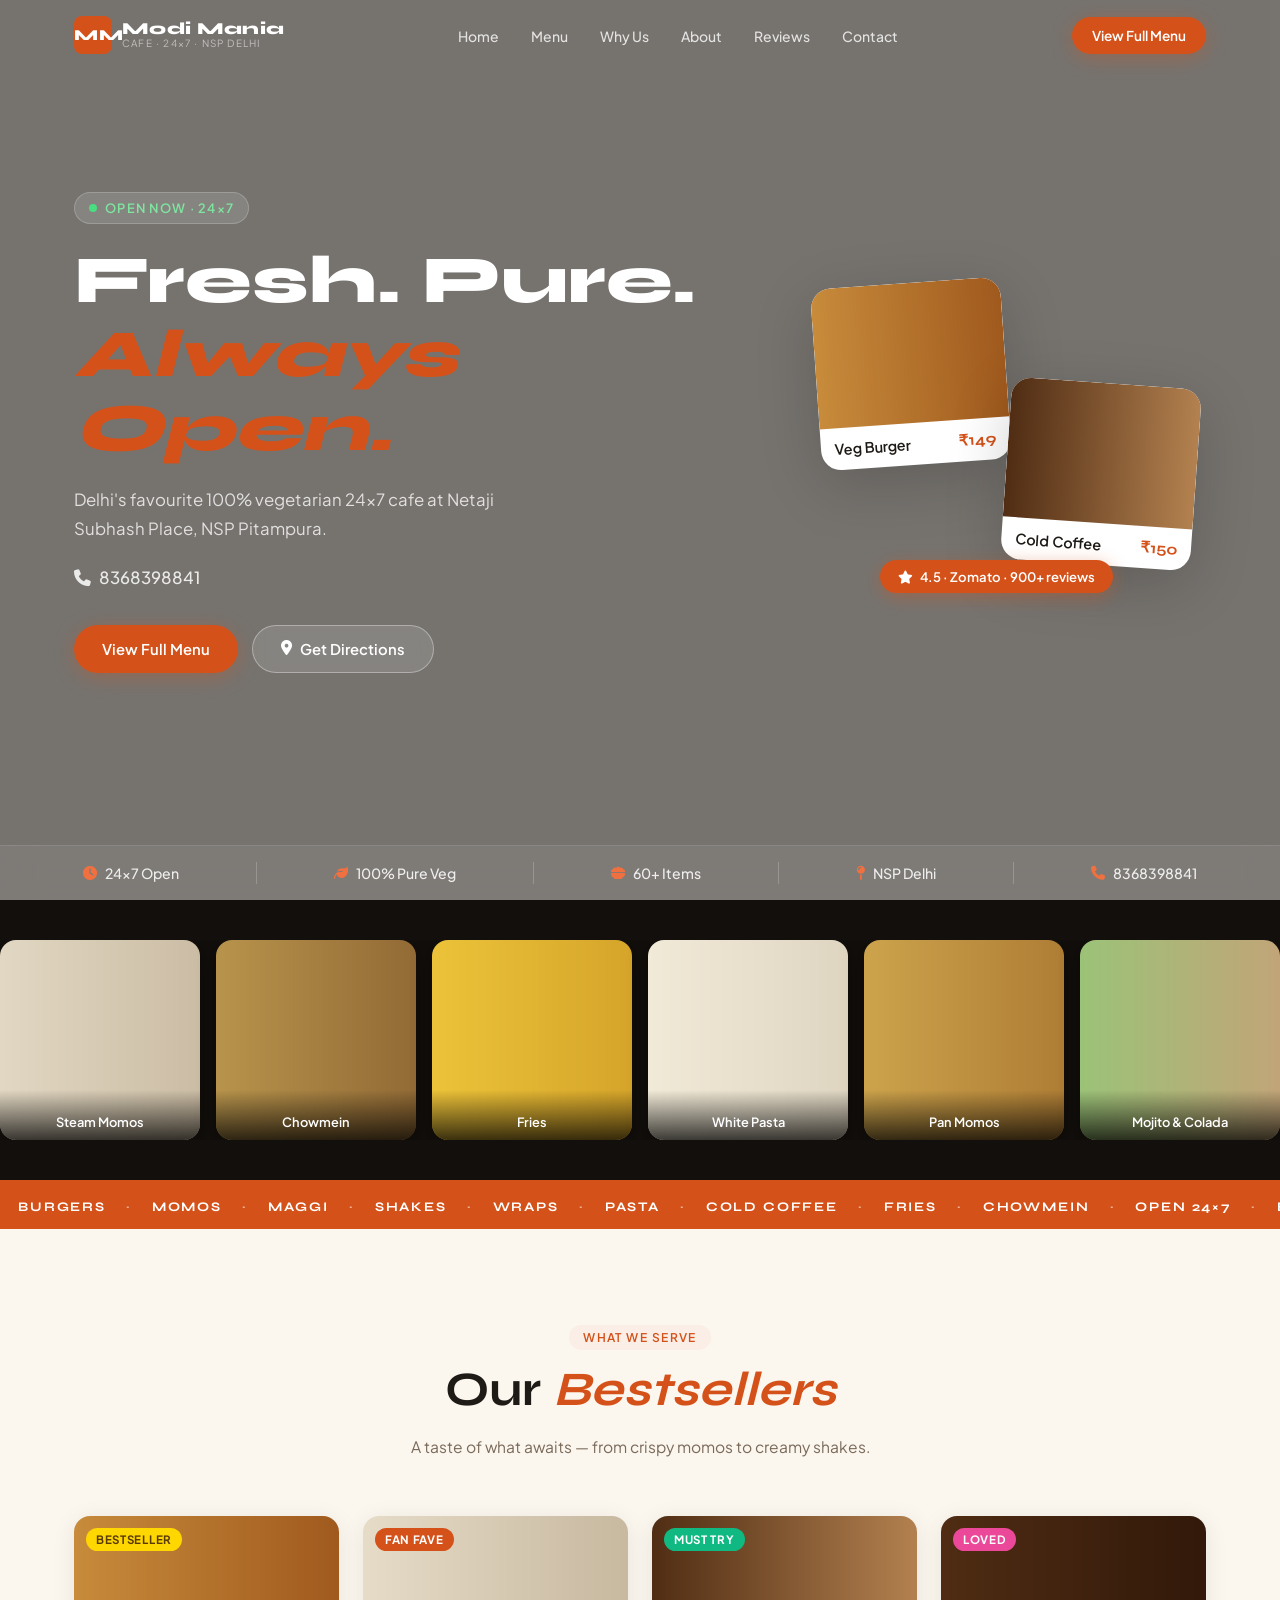
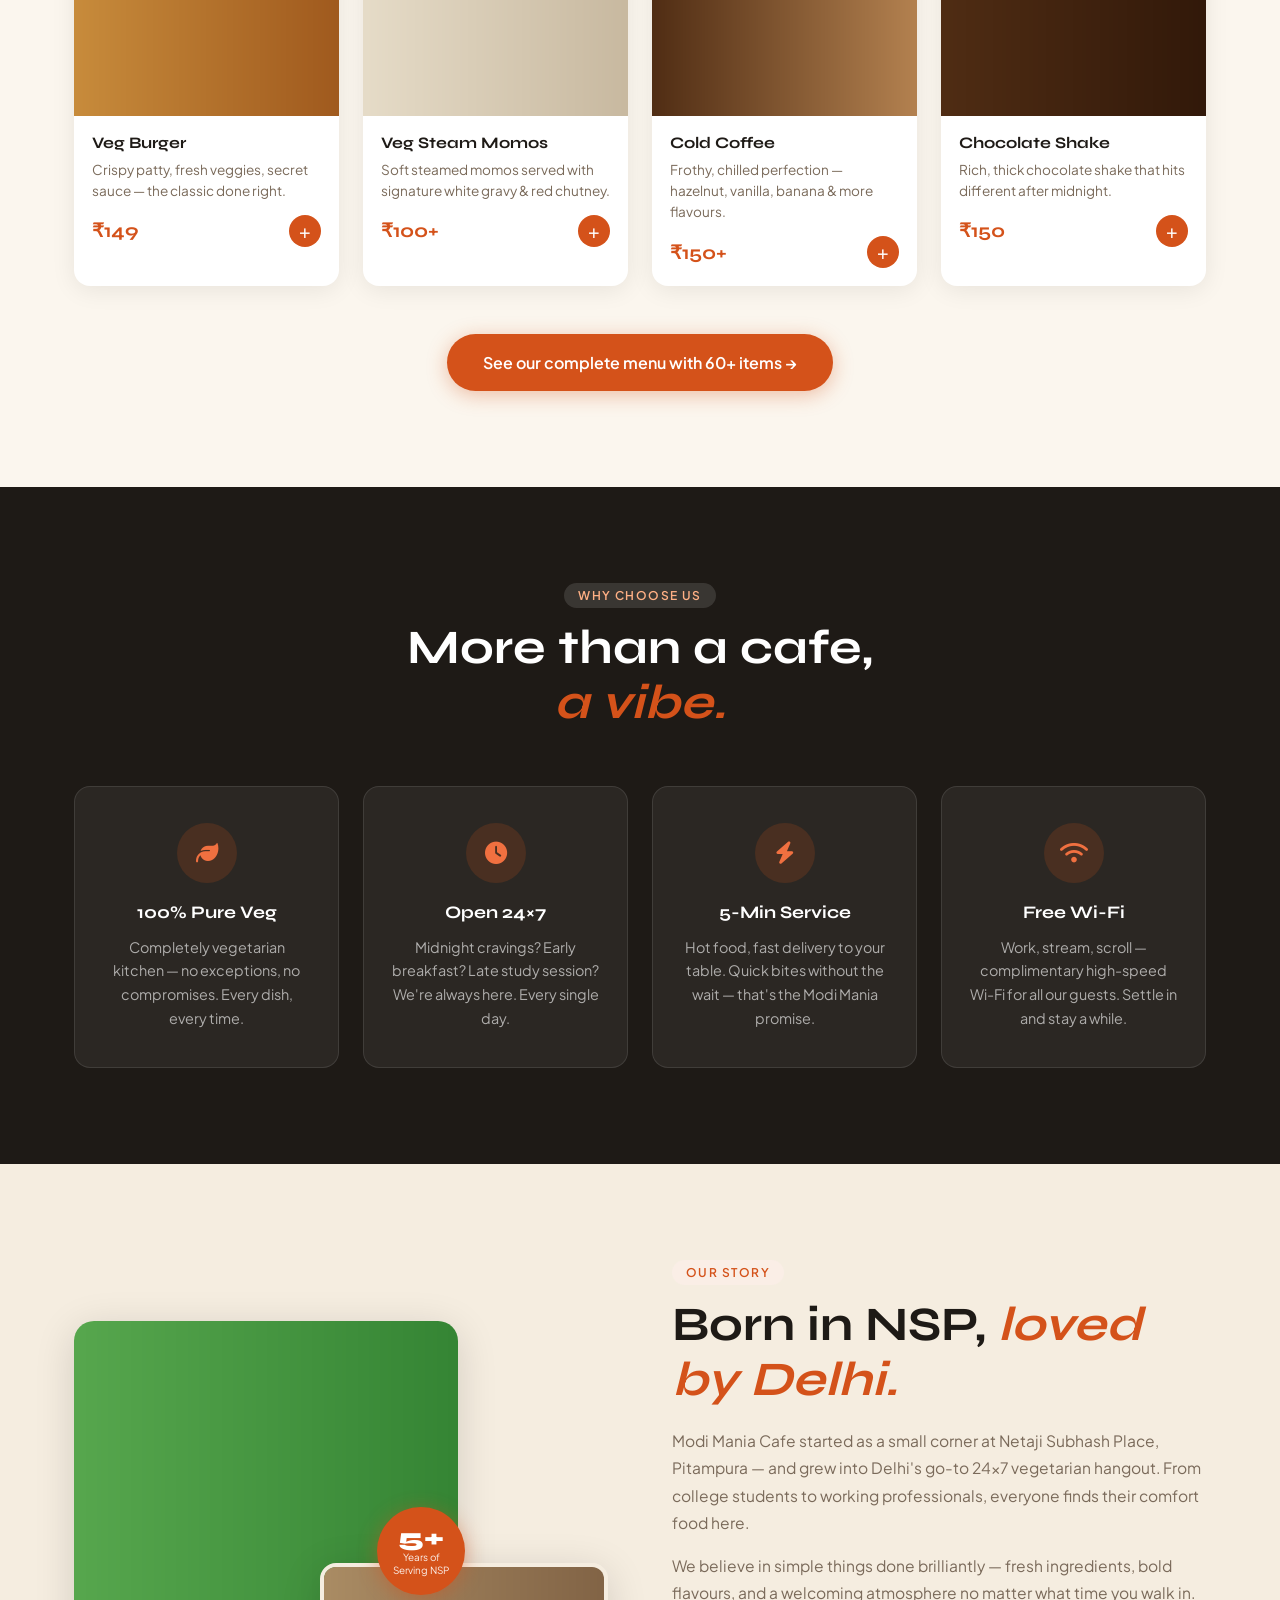
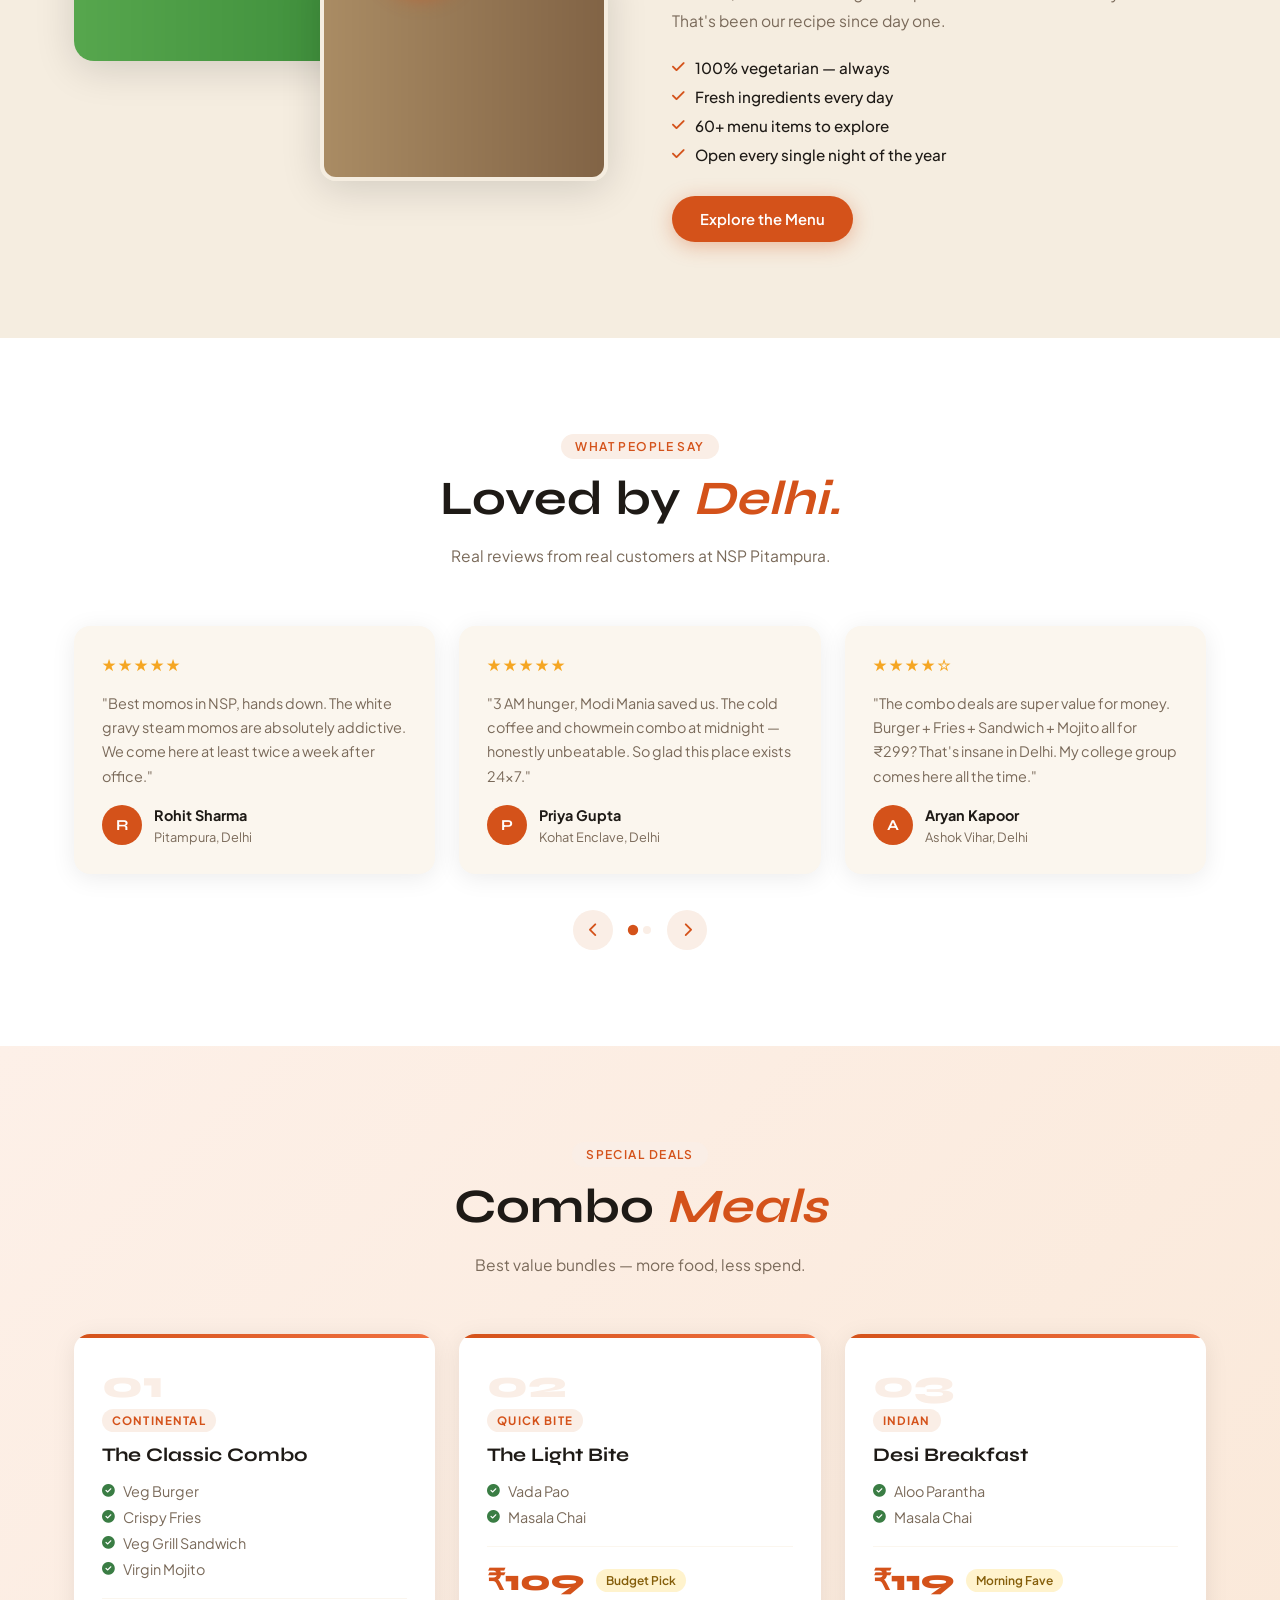
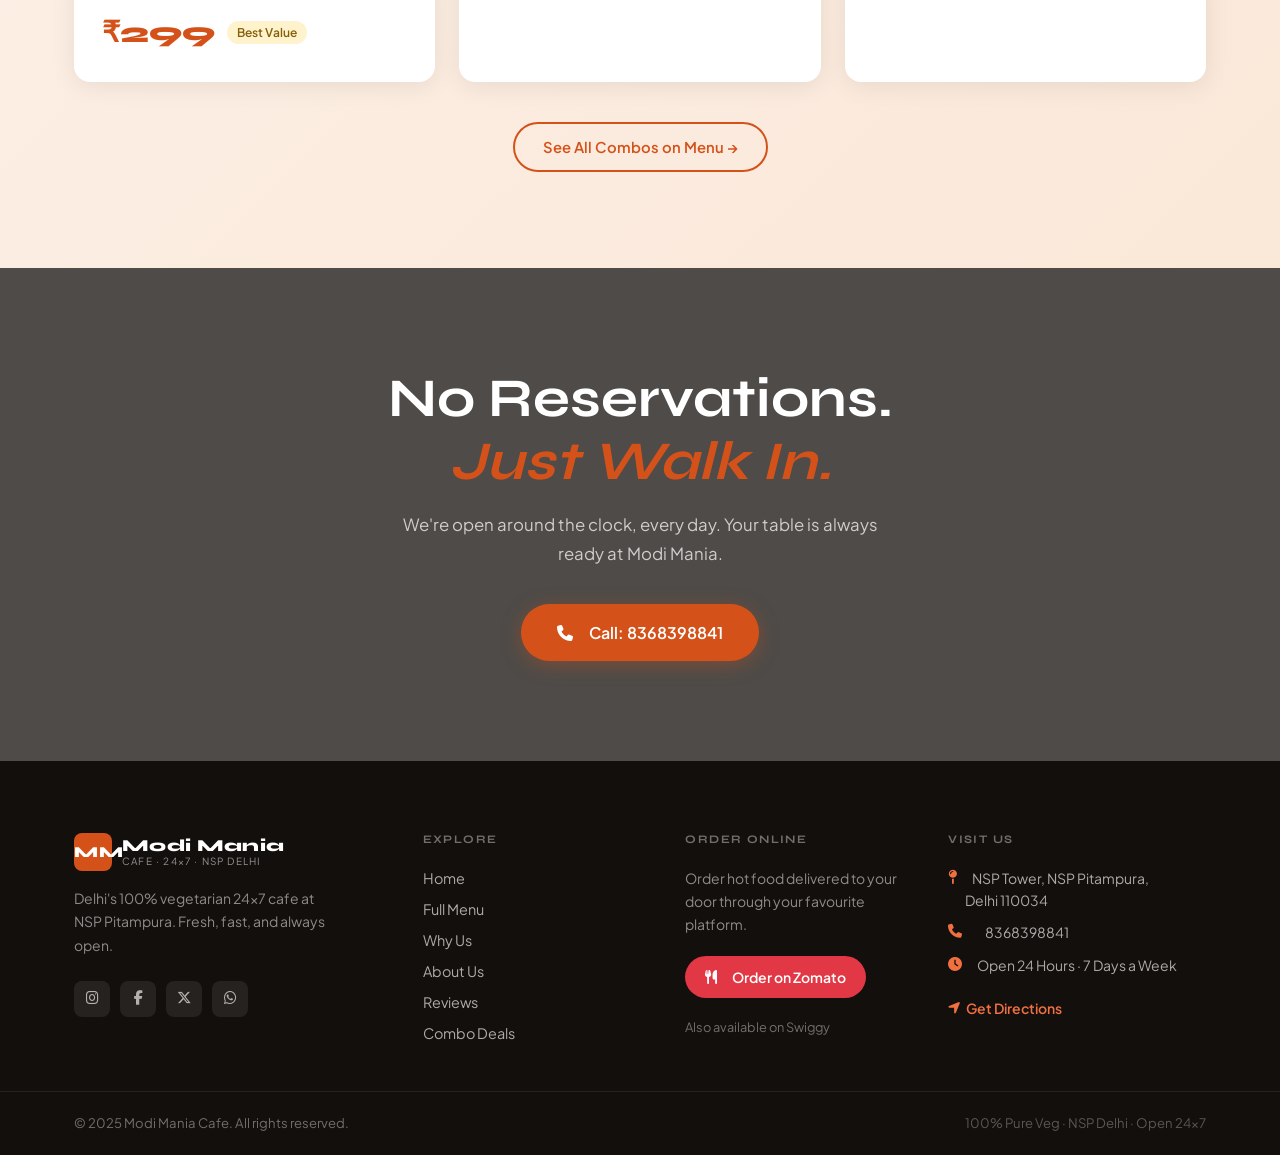
==== commit 364f7f59: "feat: add real food photos via Unsplash CDN + local PNG fallbacks for all 11 images" ====
--- a/index.html
+++ b/index.html
@@ -42,7 +42,7 @@
 
   <!-- ===== HERO ===== -->
   <section class="hero" id="home">
-    <div class="hero-bg" style="background-image:url('img-food-tray.jpg')"></div>
+    <div class="hero-bg" style="background-image:url('https://images.unsplash.com/photo-1565299585323-38d6b0865b47?w=1200&q=85')"></div>
     <div class="hero-overlay"></div>
     <div class="container hero-inner">
       <div class="hero-left">
@@ -62,14 +62,14 @@
       </div>
       <div class="hero-right" aria-hidden="true">
         <div class="hero-card card-1">
-          <img src="img-burger.jpg" alt="Veg Burger" loading="eager">
+          <img src="https://images.unsplash.com/photo-1568901346375-23c9450c58cd?w=800&q=85" onerror="this.onerror=null;this.src='img-burger.jpg'" alt="Veg Burger" loading="eager">
           <div class="hcard-body">
             <span class="hcard-name">Veg Burger</span>
             <span class="hcard-price">₹149</span>
           </div>
         </div>
         <div class="hero-card card-2">
-          <img src="img-cold-coffee.jpg" alt="Cold Coffee" loading="eager">
+          <img src="https://images.unsplash.com/photo-1461023058943-07fcbe16d735?w=800&q=85" onerror="this.onerror=null;this.src='img-cold-coffee.jpg'" alt="Cold Coffee" loading="eager">
           <div class="hcard-body">
             <span class="hcard-name">Cold Coffee</span>
             <span class="hcard-price">₹150</span>
@@ -99,27 +99,27 @@
   <section class="gallery-strip" aria-label="Food gallery">
     <div class="gallery-scroll">
       <div class="gallery-item">
-        <img src="img-steam-momos.jpg" alt="Steam Momos" loading="lazy">
+        <img src="https://images.unsplash.com/photo-1496116218417-1a781b1c416c?w=800&q=85" onerror="this.onerror=null;this.src='img-steam-momos.jpg'" alt="Steam Momos" loading="lazy">
         <span class="gallery-label">Steam Momos</span>
       </div>
       <div class="gallery-item">
-        <img src="img-chowmein.jpg" alt="Chowmein" loading="lazy">
+        <img src="https://images.unsplash.com/photo-1569050467447-ce54b3bbc37d?w=800&q=85" onerror="this.onerror=null;this.src='img-chowmein.jpg'" alt="Chowmein" loading="lazy">
         <span class="gallery-label">Chowmein</span>
       </div>
       <div class="gallery-item">
-        <img src="img-fries.jpg" alt="Fries" loading="lazy">
+        <img src="https://images.unsplash.com/photo-1573080496219-bb080dd4f877?w=800&q=85" onerror="this.onerror=null;this.src='img-fries.jpg'" alt="Fries" loading="lazy">
         <span class="gallery-label">Fries</span>
       </div>
       <div class="gallery-item">
-        <img src="img-white-pasta.jpg" alt="White Sauce Pasta" loading="lazy">
+        <img src="https://images.unsplash.com/photo-1551183053-bf91798d765d?w=800&q=85" onerror="this.onerror=null;this.src='img-white-pasta.jpg'" alt="White Sauce Pasta" loading="lazy">
         <span class="gallery-label">White Pasta</span>
       </div>
       <div class="gallery-item">
-        <img src="img-pan-momos.jpg" alt="Pan Momos" loading="lazy">
+        <img src="https://images.unsplash.com/photo-1563245372-f21724e3856d?w=800&q=85" onerror="this.onerror=null;this.src='img-pan-momos.jpg'" alt="Pan Momos" loading="lazy">
         <span class="gallery-label">Pan Momos</span>
       </div>
       <div class="gallery-item">
-        <img src="img-mojito-colada.jpg" alt="Mojito & Colada" loading="lazy">
+        <img src="https://images.unsplash.com/photo-1513558161293-cdaf765ed2fd?w=800&q=85" onerror="this.onerror=null;this.src='img-mojito-colada.jpg'" alt="Mojito & Colada" loading="lazy">
         <span class="gallery-label">Mojito & Colada</span>
       </div>
     </div>
@@ -163,7 +163,7 @@
       <div class="preview-grid">
         <div class="preview-card reveal">
           <div class="pcard-img-wrap">
-            <img src="img-burger.jpg" alt="Veg Burger" loading="lazy">
+            <img src="https://images.unsplash.com/photo-1568901346375-23c9450c58cd?w=800&q=85" onerror="this.onerror=null;this.src='img-burger.jpg'" alt="Veg Burger" loading="lazy">
             <span class="pcard-badge badge-bestseller">Bestseller</span>
           </div>
           <div class="pcard-body">
@@ -177,7 +177,7 @@
         </div>
         <div class="preview-card reveal">
           <div class="pcard-img-wrap">
-            <img src="img-steam-momos.jpg" alt="Steam Momos" loading="lazy">
+            <img src="https://images.unsplash.com/photo-1496116218417-1a781b1c416c?w=800&q=85" onerror="this.onerror=null;this.src='img-steam-momos.jpg'" alt="Steam Momos" loading="lazy">
             <span class="pcard-badge badge-fanfave">Fan Fave</span>
           </div>
           <div class="pcard-body">
@@ -191,7 +191,7 @@
         </div>
         <div class="preview-card reveal">
           <div class="pcard-img-wrap">
-            <img src="img-cold-coffee.jpg" alt="Cold Coffee" loading="lazy">
+            <img src="https://images.unsplash.com/photo-1461023058943-07fcbe16d735?w=800&q=85" onerror="this.onerror=null;this.src='img-cold-coffee.jpg'" alt="Cold Coffee" loading="lazy">
             <span class="pcard-badge badge-musttry">Must Try</span>
           </div>
           <div class="pcard-body">
@@ -205,7 +205,7 @@
         </div>
         <div class="preview-card reveal">
           <div class="pcard-img-wrap">
-            <img src="img-choco-shake.jpg" alt="Chocolate Shake" loading="lazy">
+            <img src="https://images.unsplash.com/photo-1572490122747-3968b75cc699?w=800&q=85" onerror="this.onerror=null;this.src='img-choco-shake.jpg'" alt="Chocolate Shake" loading="lazy">
             <span class="pcard-badge badge-loved">Loved</span>
           </div>
           <div class="pcard-body">
@@ -263,10 +263,10 @@
     <div class="container about-inner">
       <div class="about-images reveal">
         <div class="about-img-main">
-          <img src="img-wrap-mojito.jpg" alt="Wrap and Mojito at Modi Mania" loading="lazy">
+          <img src="https://images.unsplash.com/photo-1626082927389-6cd097cdc6ec?w=800&q=85" onerror="this.onerror=null;this.src='img-wrap-mojito.jpg'" alt="Wrap and Mojito at Modi Mania" loading="lazy">
         </div>
         <div class="about-img-sub">
-          <img src="img-food-tray.jpg" alt="Food tray at Modi Mania" loading="lazy">
+          <img src="https://images.unsplash.com/photo-1565299585323-38d6b0865b47?w=1200&q=85" onerror="this.onerror=null;this.src='img-food-tray.jpg'" alt="Food tray at Modi Mania" loading="lazy">
         </div>
         <div class="about-years-badge">
           <span class="years-num">5+</span>
@@ -420,7 +420,7 @@
 
   <!-- ===== CTA BANNER ===== -->
   <section class="cta-banner" aria-label="Call to action">
-    <div class="cta-bg" style="background-image:url('img-mojito-colada.jpg')"></div>
+    <div class="cta-bg" style="background-image:url('https://images.unsplash.com/photo-1513558161293-cdaf765ed2fd?w=800&q=85')"></div>
     <div class="cta-overlay"></div>
     <div class="container cta-inner reveal">
       <h2>No Reservations.<br><em>Just Walk In.</em></h2>
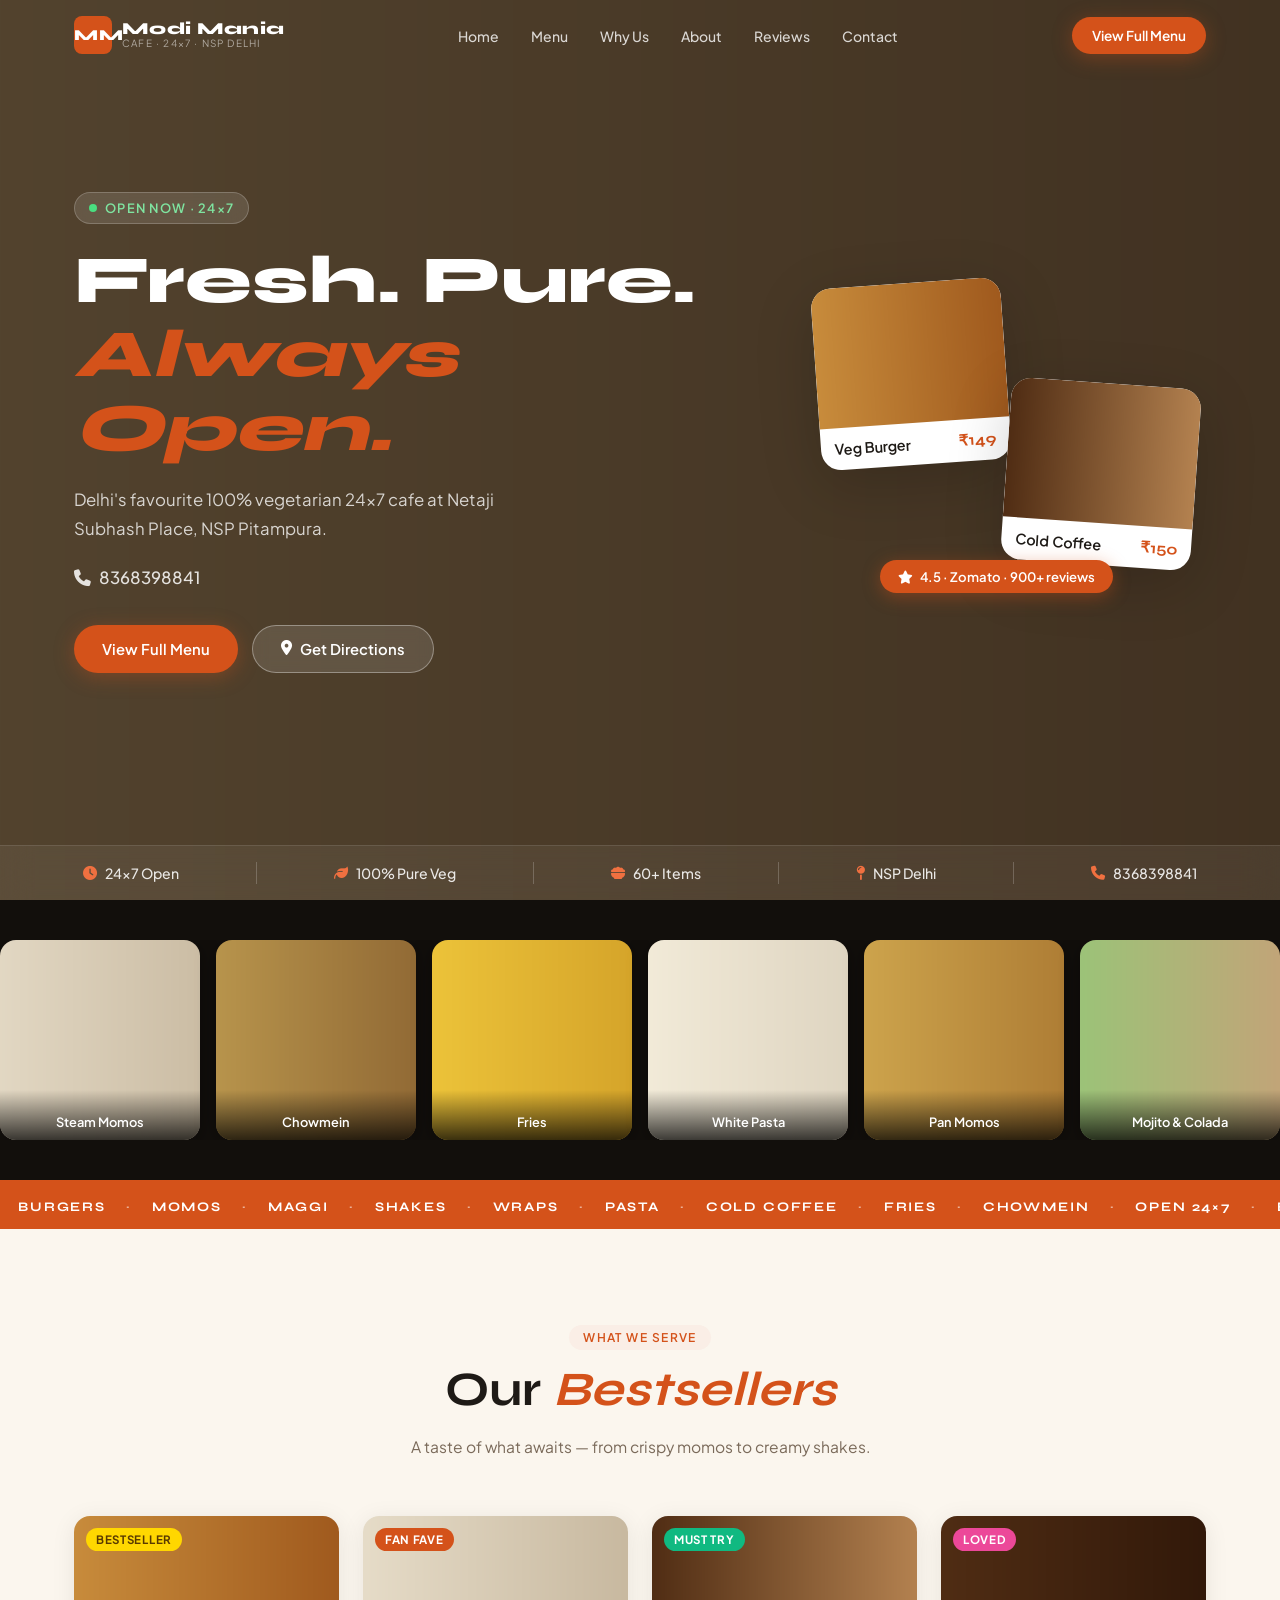
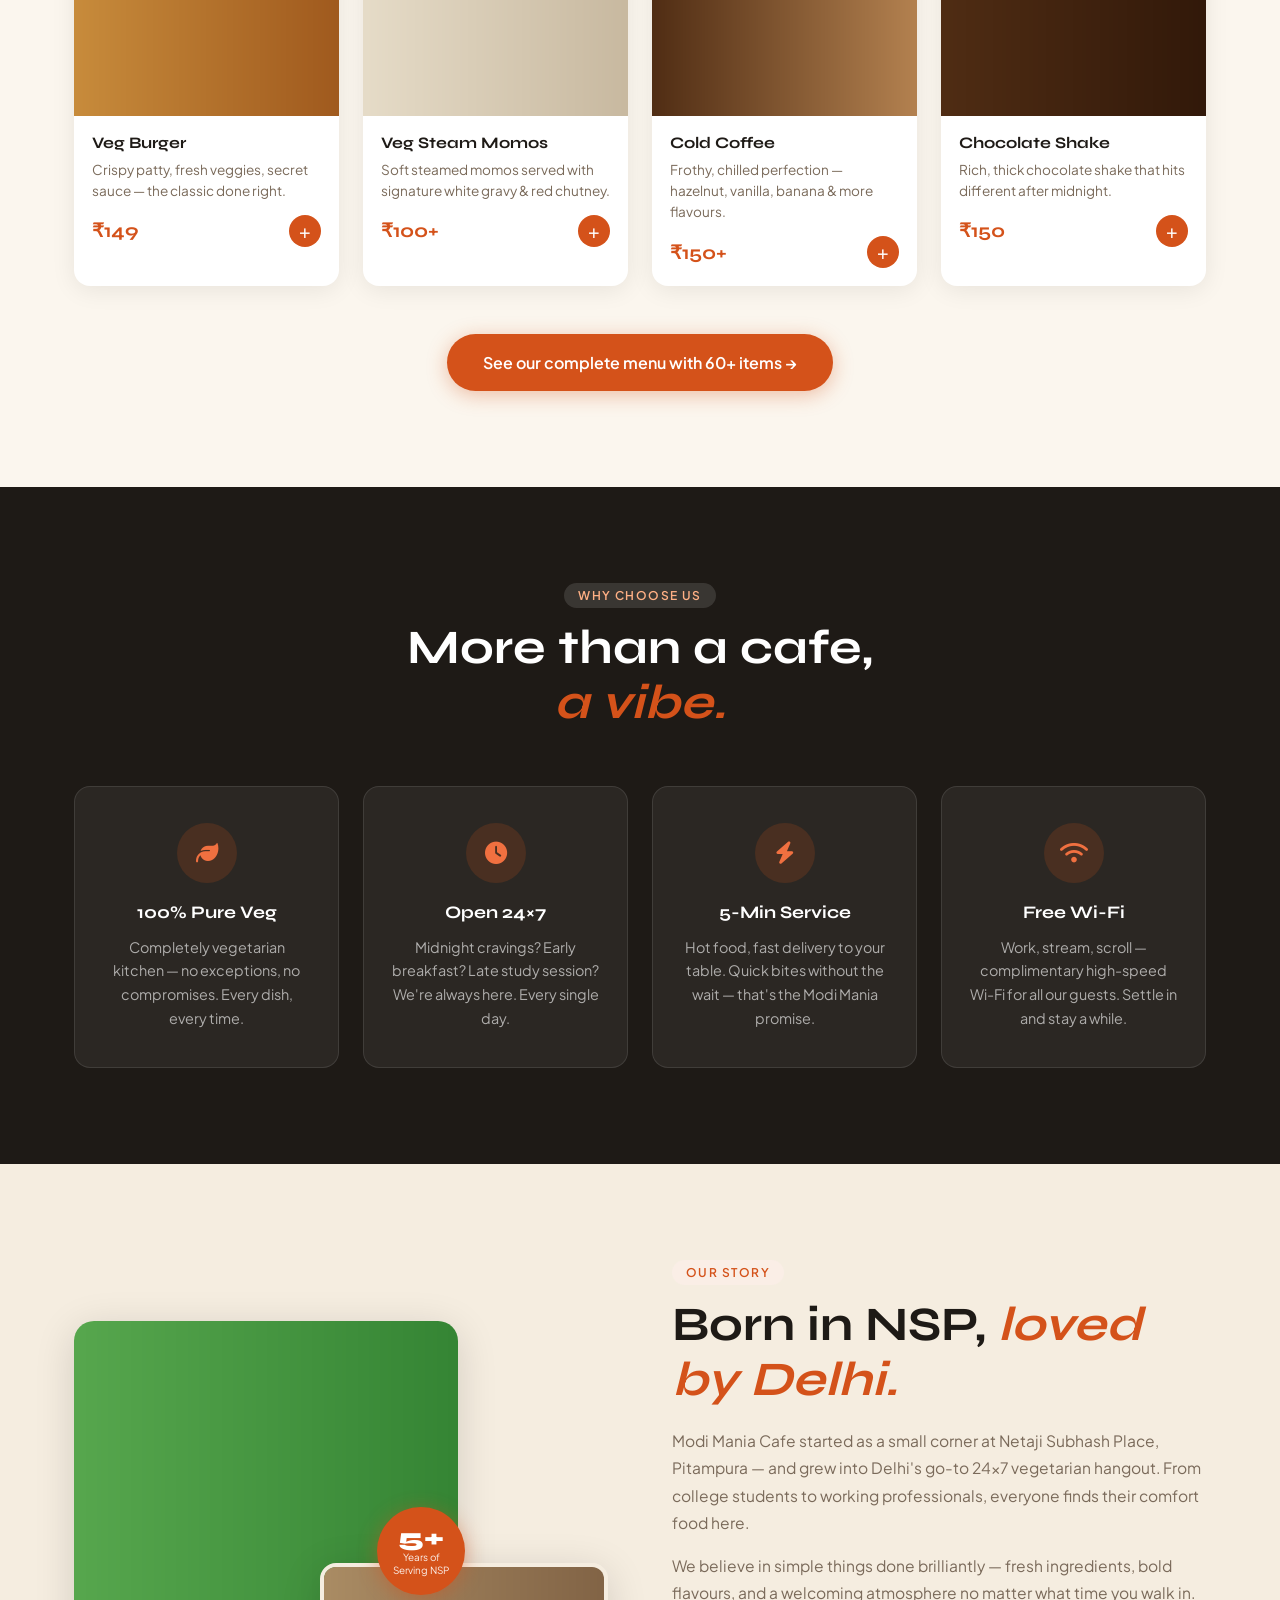
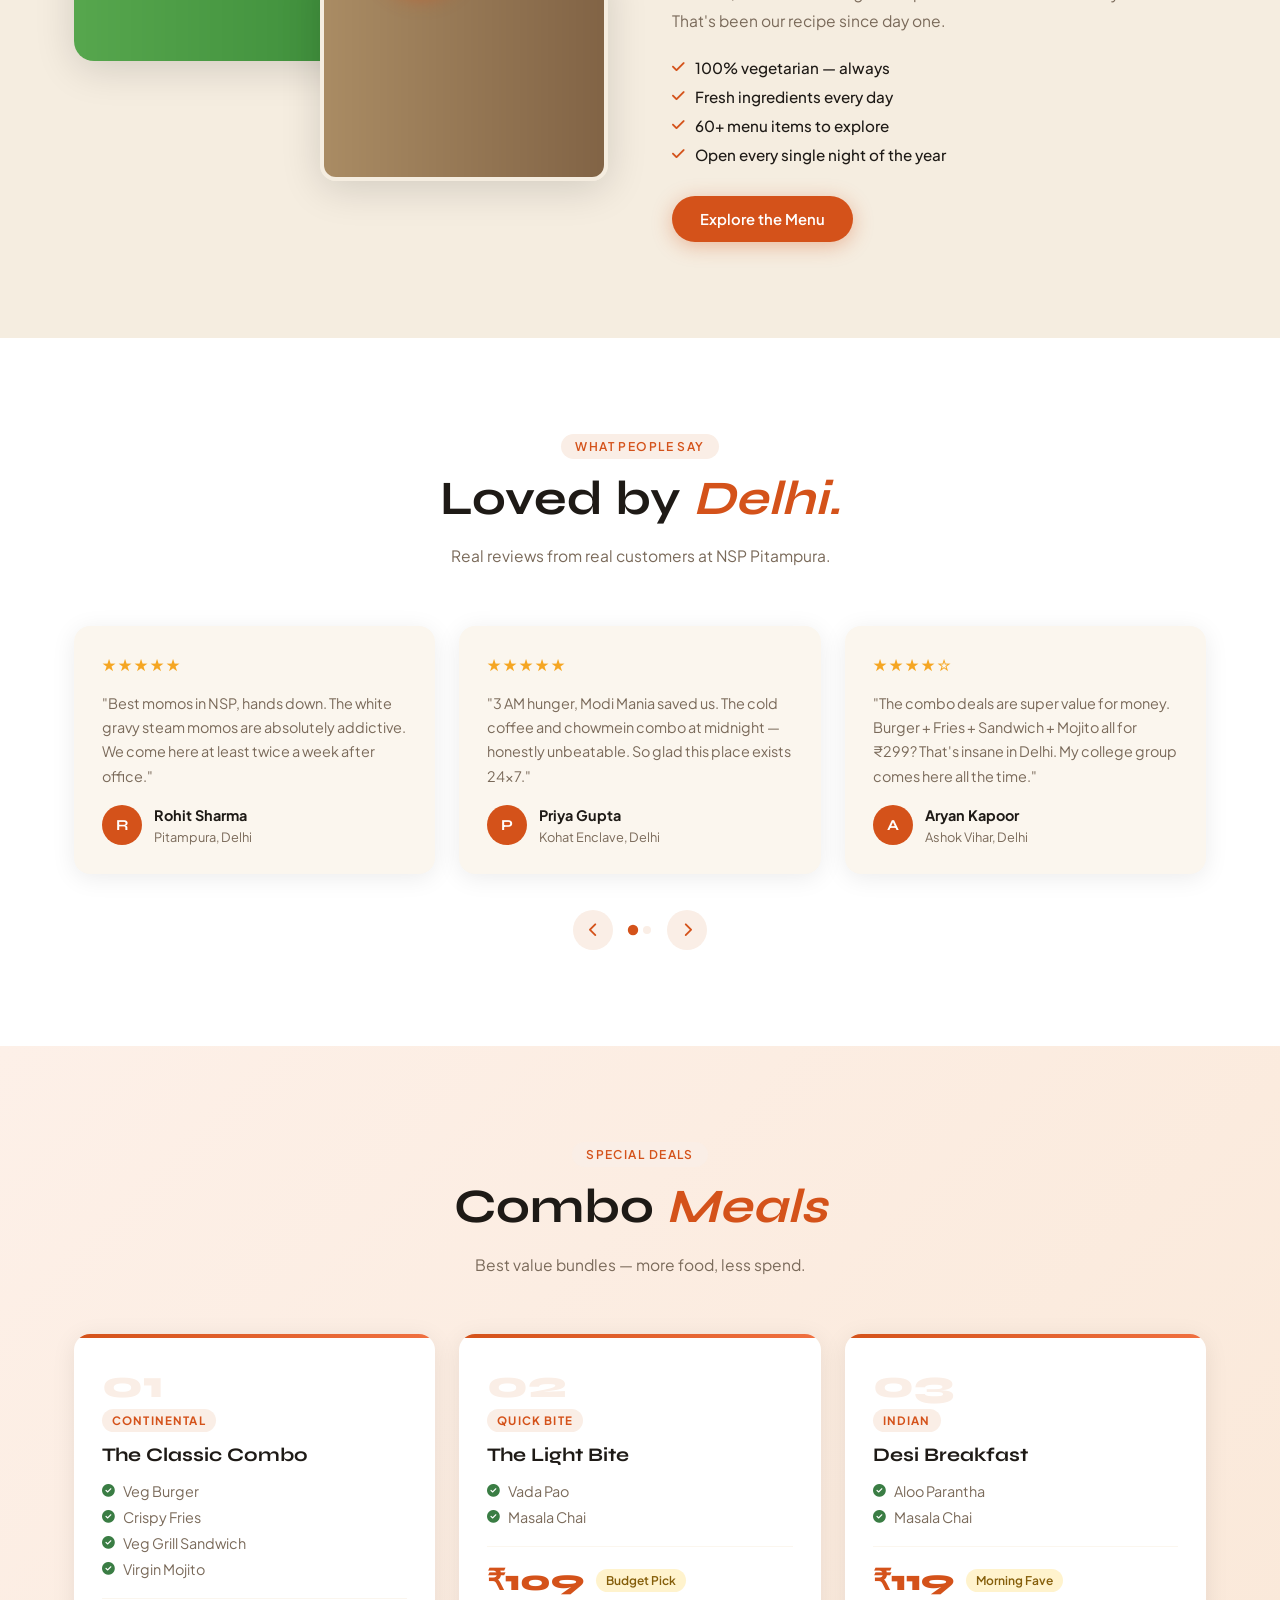
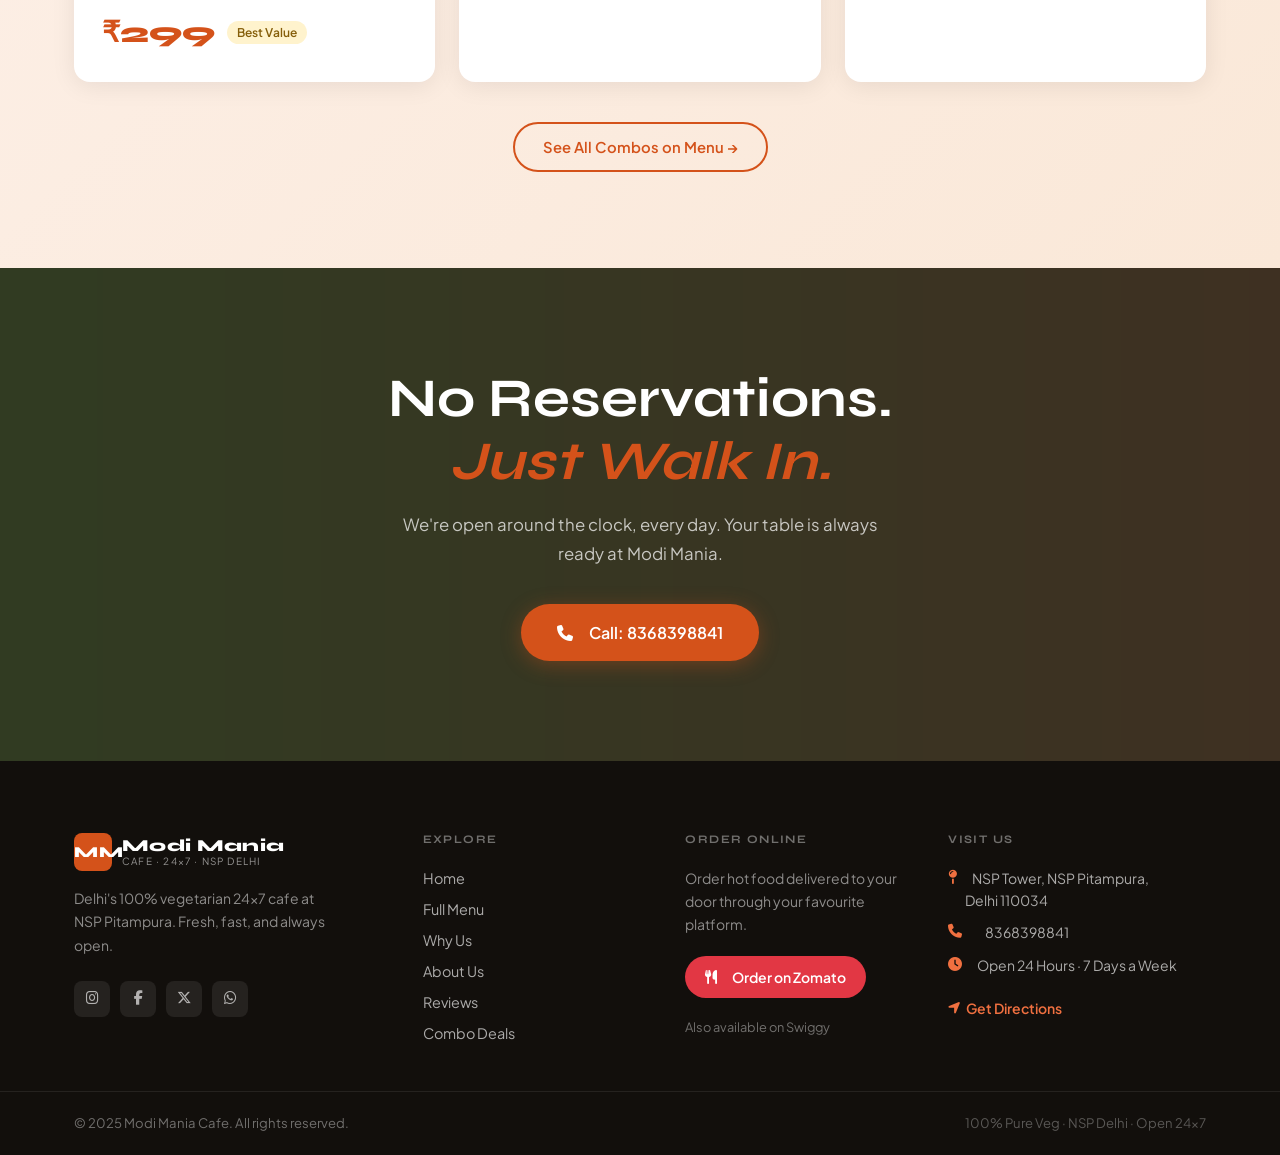
==== commit 018f807c: "Replace all fake Unsplash images with real uploaded photos - Replaced all external Unsplash URLs wit" ====
--- a/index.html
+++ b/index.html
@@ -42,7 +42,7 @@
 
   <!-- ===== HERO ===== -->
   <section class="hero" id="home">
-    <div class="hero-bg" style="background-image:url('https://images.unsplash.com/photo-1565299585323-38d6b0865b47?w=1200&q=85')"></div>
+    <div class="hero-bg" style="background-image:url('img-food-tray.jpg')"></div>
     <div class="hero-overlay"></div>
     <div class="container hero-inner">
       <div class="hero-left">
@@ -62,14 +62,14 @@
       </div>
       <div class="hero-right" aria-hidden="true">
         <div class="hero-card card-1">
-          <img src="https://images.unsplash.com/photo-1568901346375-23c9450c58cd?w=800&q=85" onerror="this.onerror=null;this.src='img-burger.jpg'" alt="Veg Burger" loading="eager">
+          <img src="img-burger.jpg" alt="Veg Burger" loading="eager">
           <div class="hcard-body">
             <span class="hcard-name">Veg Burger</span>
             <span class="hcard-price">₹149</span>
           </div>
         </div>
         <div class="hero-card card-2">
-          <img src="https://images.unsplash.com/photo-1461023058943-07fcbe16d735?w=800&q=85" onerror="this.onerror=null;this.src='img-cold-coffee.jpg'" alt="Cold Coffee" loading="eager">
+          <img src="img-cold-coffee.jpg" alt="Cold Coffee" loading="eager">
           <div class="hcard-body">
             <span class="hcard-name">Cold Coffee</span>
             <span class="hcard-price">₹150</span>
@@ -99,27 +99,27 @@
   <section class="gallery-strip" aria-label="Food gallery">
     <div class="gallery-scroll">
       <div class="gallery-item">
-        <img src="https://images.unsplash.com/photo-1496116218417-1a781b1c416c?w=800&q=85" onerror="this.onerror=null;this.src='img-steam-momos.jpg'" alt="Steam Momos" loading="lazy">
+        <img src="img-steam-momos.jpg" alt="Steam Momos" loading="lazy">
         <span class="gallery-label">Steam Momos</span>
       </div>
       <div class="gallery-item">
-        <img src="https://images.unsplash.com/photo-1569050467447-ce54b3bbc37d?w=800&q=85" onerror="this.onerror=null;this.src='img-chowmein.jpg'" alt="Chowmein" loading="lazy">
+        <img src="img-chowmein.jpg" alt="Chowmein" loading="lazy">
         <span class="gallery-label">Chowmein</span>
       </div>
       <div class="gallery-item">
-        <img src="https://images.unsplash.com/photo-1573080496219-bb080dd4f877?w=800&q=85" onerror="this.onerror=null;this.src='img-fries.jpg'" alt="Fries" loading="lazy">
+        <img src="img-fries.jpg" alt="Fries" loading="lazy">
         <span class="gallery-label">Fries</span>
       </div>
       <div class="gallery-item">
-        <img src="https://images.unsplash.com/photo-1551183053-bf91798d765d?w=800&q=85" onerror="this.onerror=null;this.src='img-white-pasta.jpg'" alt="White Sauce Pasta" loading="lazy">
+        <img src="img-white-pasta.jpg" alt="White Sauce Pasta" loading="lazy">
         <span class="gallery-label">White Pasta</span>
       </div>
       <div class="gallery-item">
-        <img src="https://images.unsplash.com/photo-1563245372-f21724e3856d?w=800&q=85" onerror="this.onerror=null;this.src='img-pan-momos.jpg'" alt="Pan Momos" loading="lazy">
+        <img src="img-pan-momos.jpg" alt="Pan Momos" loading="lazy">
         <span class="gallery-label">Pan Momos</span>
       </div>
       <div class="gallery-item">
-        <img src="https://images.unsplash.com/photo-1513558161293-cdaf765ed2fd?w=800&q=85" onerror="this.onerror=null;this.src='img-mojito-colada.jpg'" alt="Mojito & Colada" loading="lazy">
+        <img src="img-mojito-colada.jpg" alt="Mojito & Colada" loading="lazy">
         <span class="gallery-label">Mojito & Colada</span>
       </div>
     </div>
@@ -163,7 +163,7 @@
       <div class="preview-grid">
         <div class="preview-card reveal">
           <div class="pcard-img-wrap">
-            <img src="https://images.unsplash.com/photo-1568901346375-23c9450c58cd?w=800&q=85" onerror="this.onerror=null;this.src='img-burger.jpg'" alt="Veg Burger" loading="lazy">
+            <img src="img-burger.jpg" alt="Veg Burger" loading="lazy">
             <span class="pcard-badge badge-bestseller">Bestseller</span>
           </div>
           <div class="pcard-body">
@@ -177,7 +177,7 @@
         </div>
         <div class="preview-card reveal">
           <div class="pcard-img-wrap">
-            <img src="https://images.unsplash.com/photo-1496116218417-1a781b1c416c?w=800&q=85" onerror="this.onerror=null;this.src='img-steam-momos.jpg'" alt="Steam Momos" loading="lazy">
+            <img src="img-steam-momos.jpg" alt="Steam Momos" loading="lazy">
             <span class="pcard-badge badge-fanfave">Fan Fave</span>
           </div>
           <div class="pcard-body">
@@ -191,7 +191,7 @@
         </div>
         <div class="preview-card reveal">
           <div class="pcard-img-wrap">
-            <img src="https://images.unsplash.com/photo-1461023058943-07fcbe16d735?w=800&q=85" onerror="this.onerror=null;this.src='img-cold-coffee.jpg'" alt="Cold Coffee" loading="lazy">
+            <img src="img-cold-coffee.jpg" alt="Cold Coffee" loading="lazy">
             <span class="pcard-badge badge-musttry">Must Try</span>
           </div>
           <div class="pcard-body">
@@ -205,7 +205,7 @@
         </div>
         <div class="preview-card reveal">
           <div class="pcard-img-wrap">
-            <img src="https://images.unsplash.com/photo-1572490122747-3968b75cc699?w=800&q=85" onerror="this.onerror=null;this.src='img-choco-shake.jpg'" alt="Chocolate Shake" loading="lazy">
+            <img src="img-choco-shake.jpg" alt="Chocolate Shake" loading="lazy">
             <span class="pcard-badge badge-loved">Loved</span>
           </div>
           <div class="pcard-body">
@@ -263,10 +263,10 @@
     <div class="container about-inner">
       <div class="about-images reveal">
         <div class="about-img-main">
-          <img src="https://images.unsplash.com/photo-1626082927389-6cd097cdc6ec?w=800&q=85" onerror="this.onerror=null;this.src='img-wrap-mojito.jpg'" alt="Wrap and Mojito at Modi Mania" loading="lazy">
+          <img src="img-wrap-mojito.jpg" alt="Wrap and Mojito at Modi Mania" loading="lazy">
         </div>
         <div class="about-img-sub">
-          <img src="https://images.unsplash.com/photo-1565299585323-38d6b0865b47?w=1200&q=85" onerror="this.onerror=null;this.src='img-food-tray.jpg'" alt="Food tray at Modi Mania" loading="lazy">
+          <img src="img-food-tray.jpg" alt="Food tray at Modi Mania" loading="lazy">
         </div>
         <div class="about-years-badge">
           <span class="years-num">5+</span>
@@ -420,7 +420,7 @@
 
   <!-- ===== CTA BANNER ===== -->
   <section class="cta-banner" aria-label="Call to action">
-    <div class="cta-bg" style="background-image:url('https://images.unsplash.com/photo-1513558161293-cdaf765ed2fd?w=800&q=85')"></div>
+    <div class="cta-bg" style="background-image:url('img-mojito-colada.jpg')"></div>
     <div class="cta-overlay"></div>
     <div class="container cta-inner reveal">
       <h2>No Reservations.<br><em>Just Walk In.</em></h2>
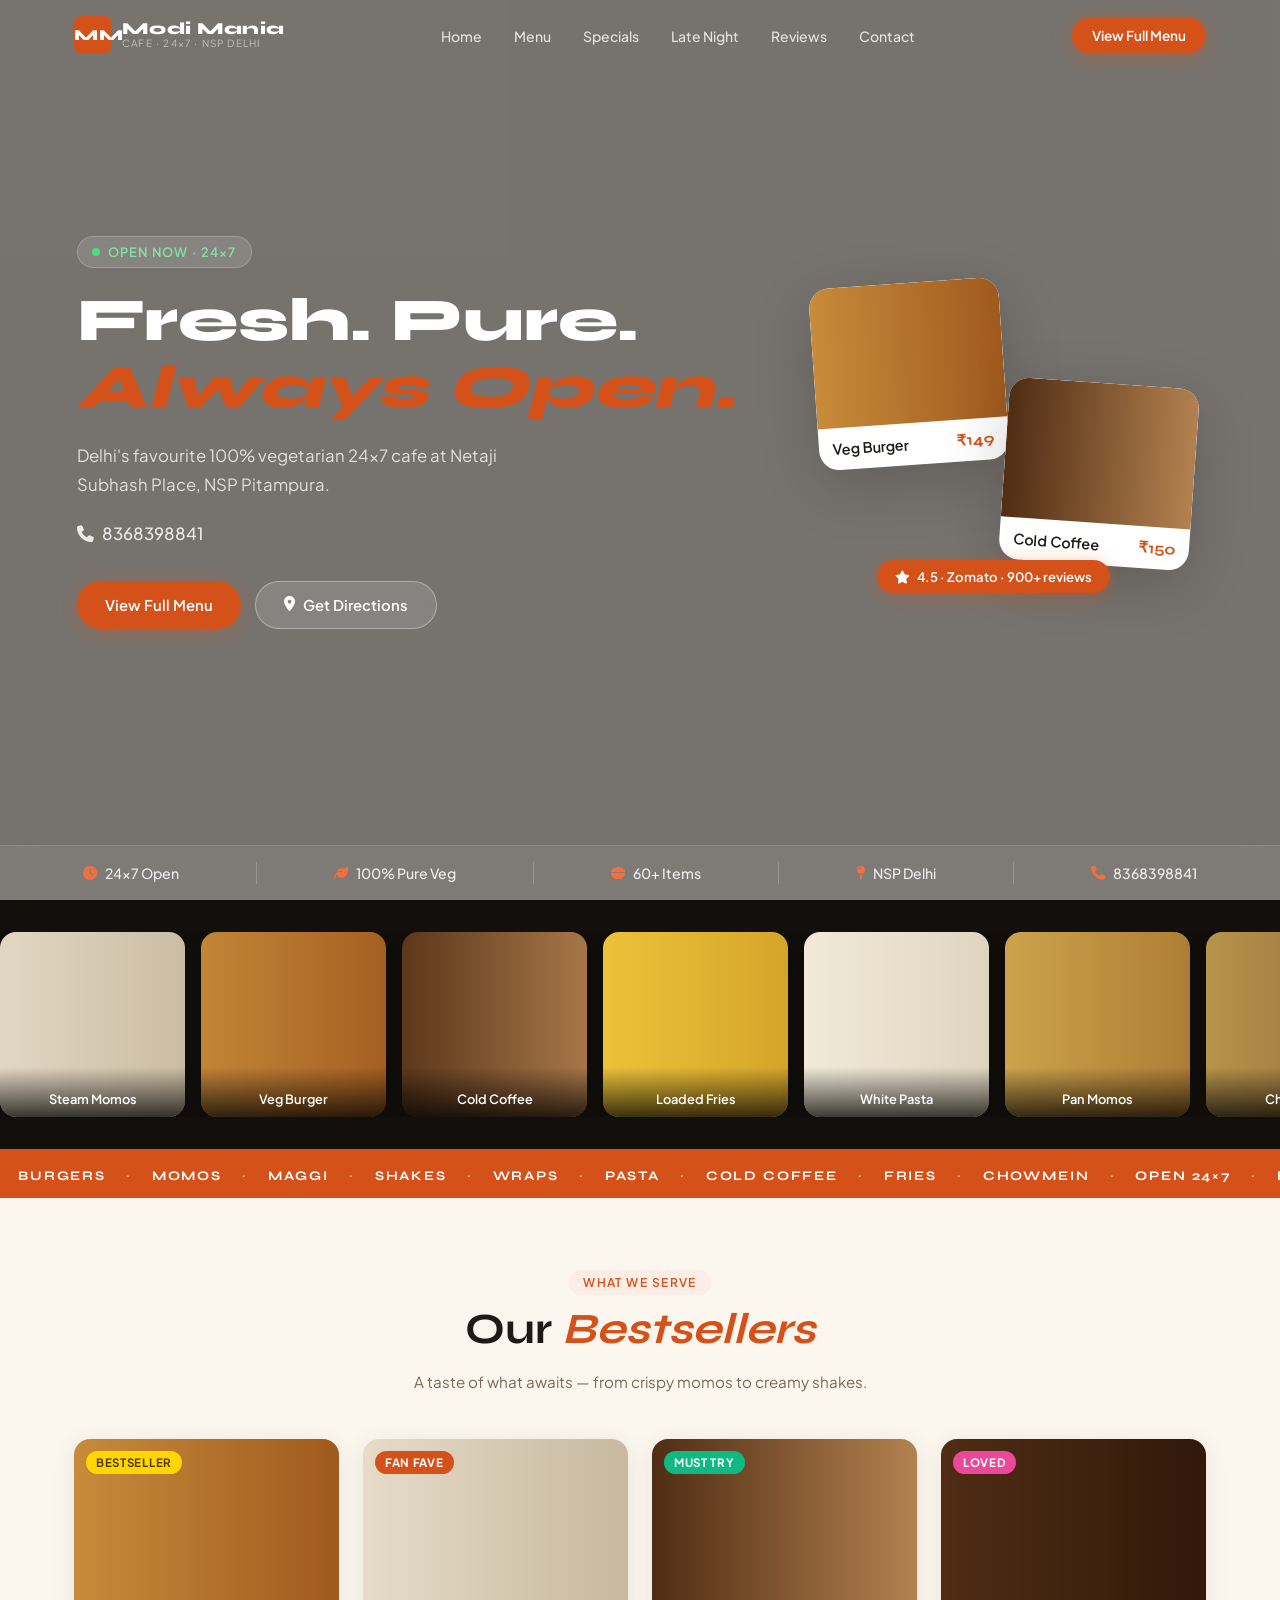
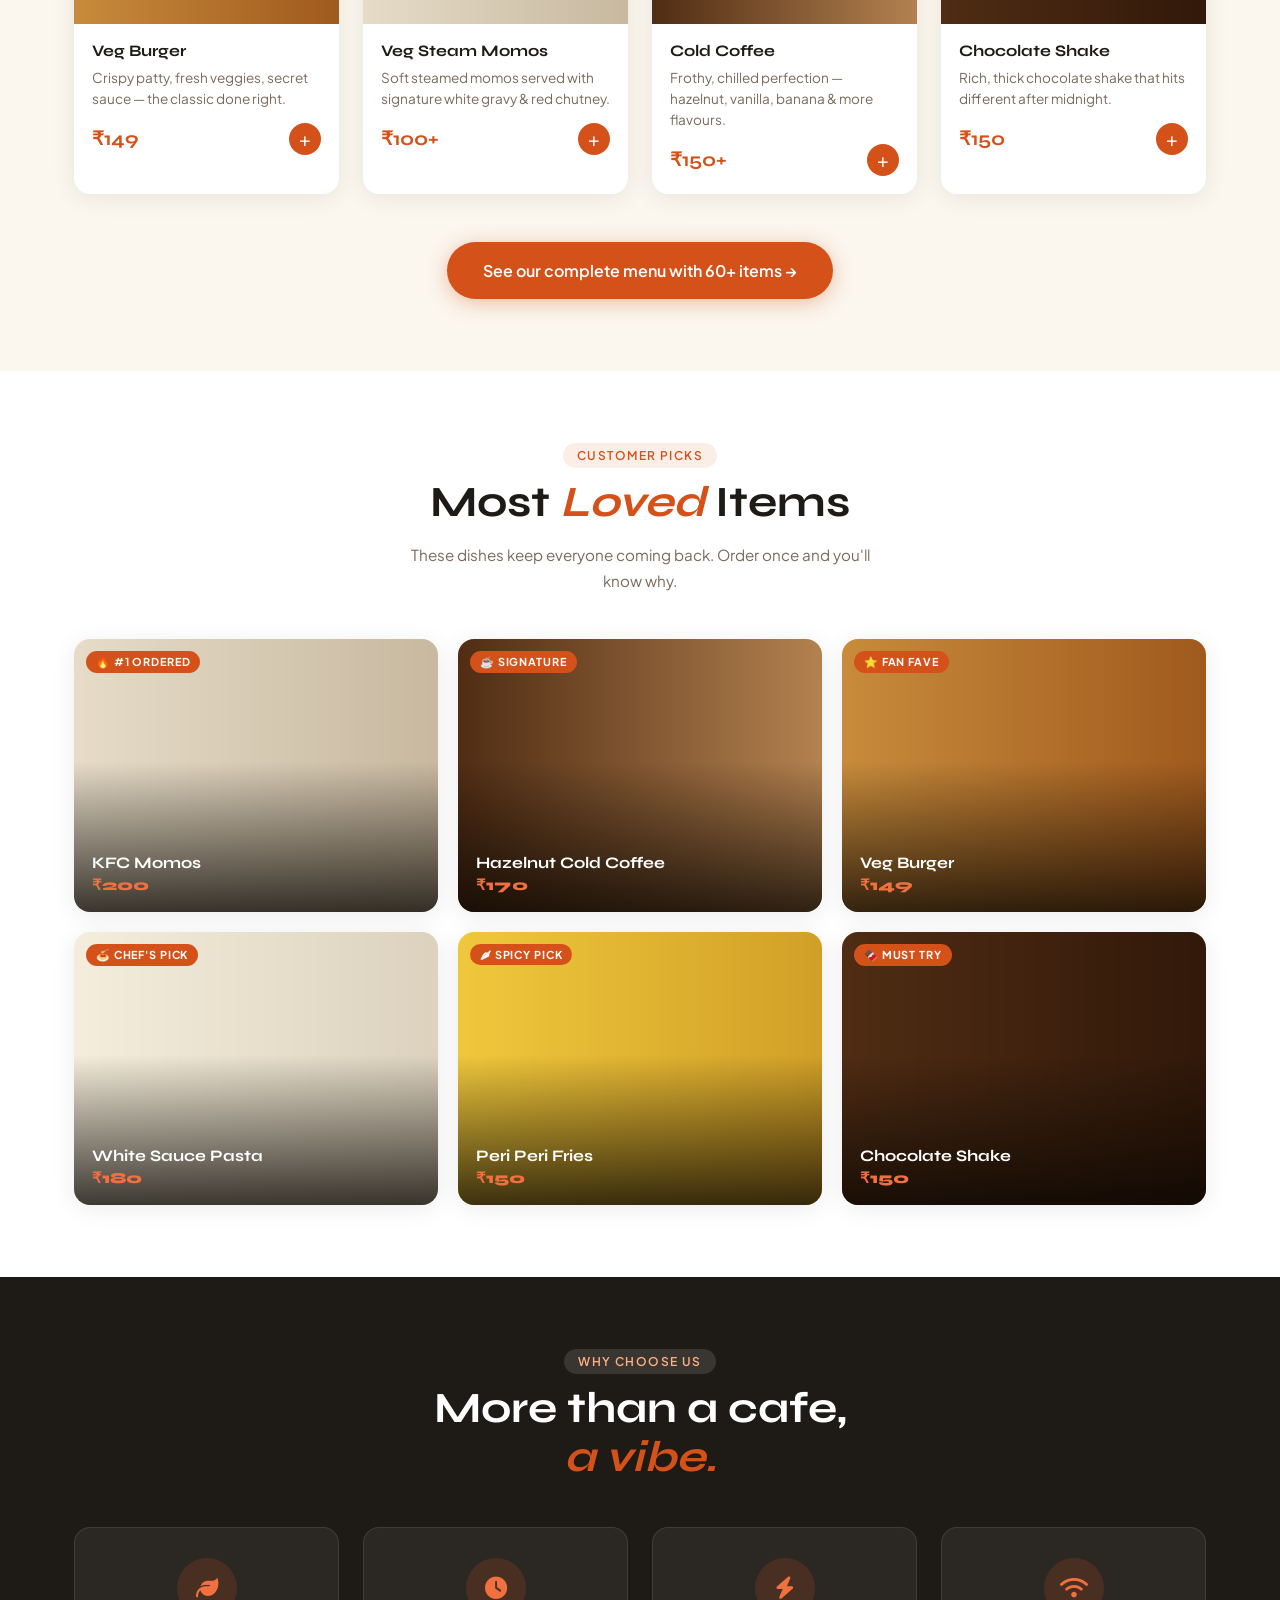
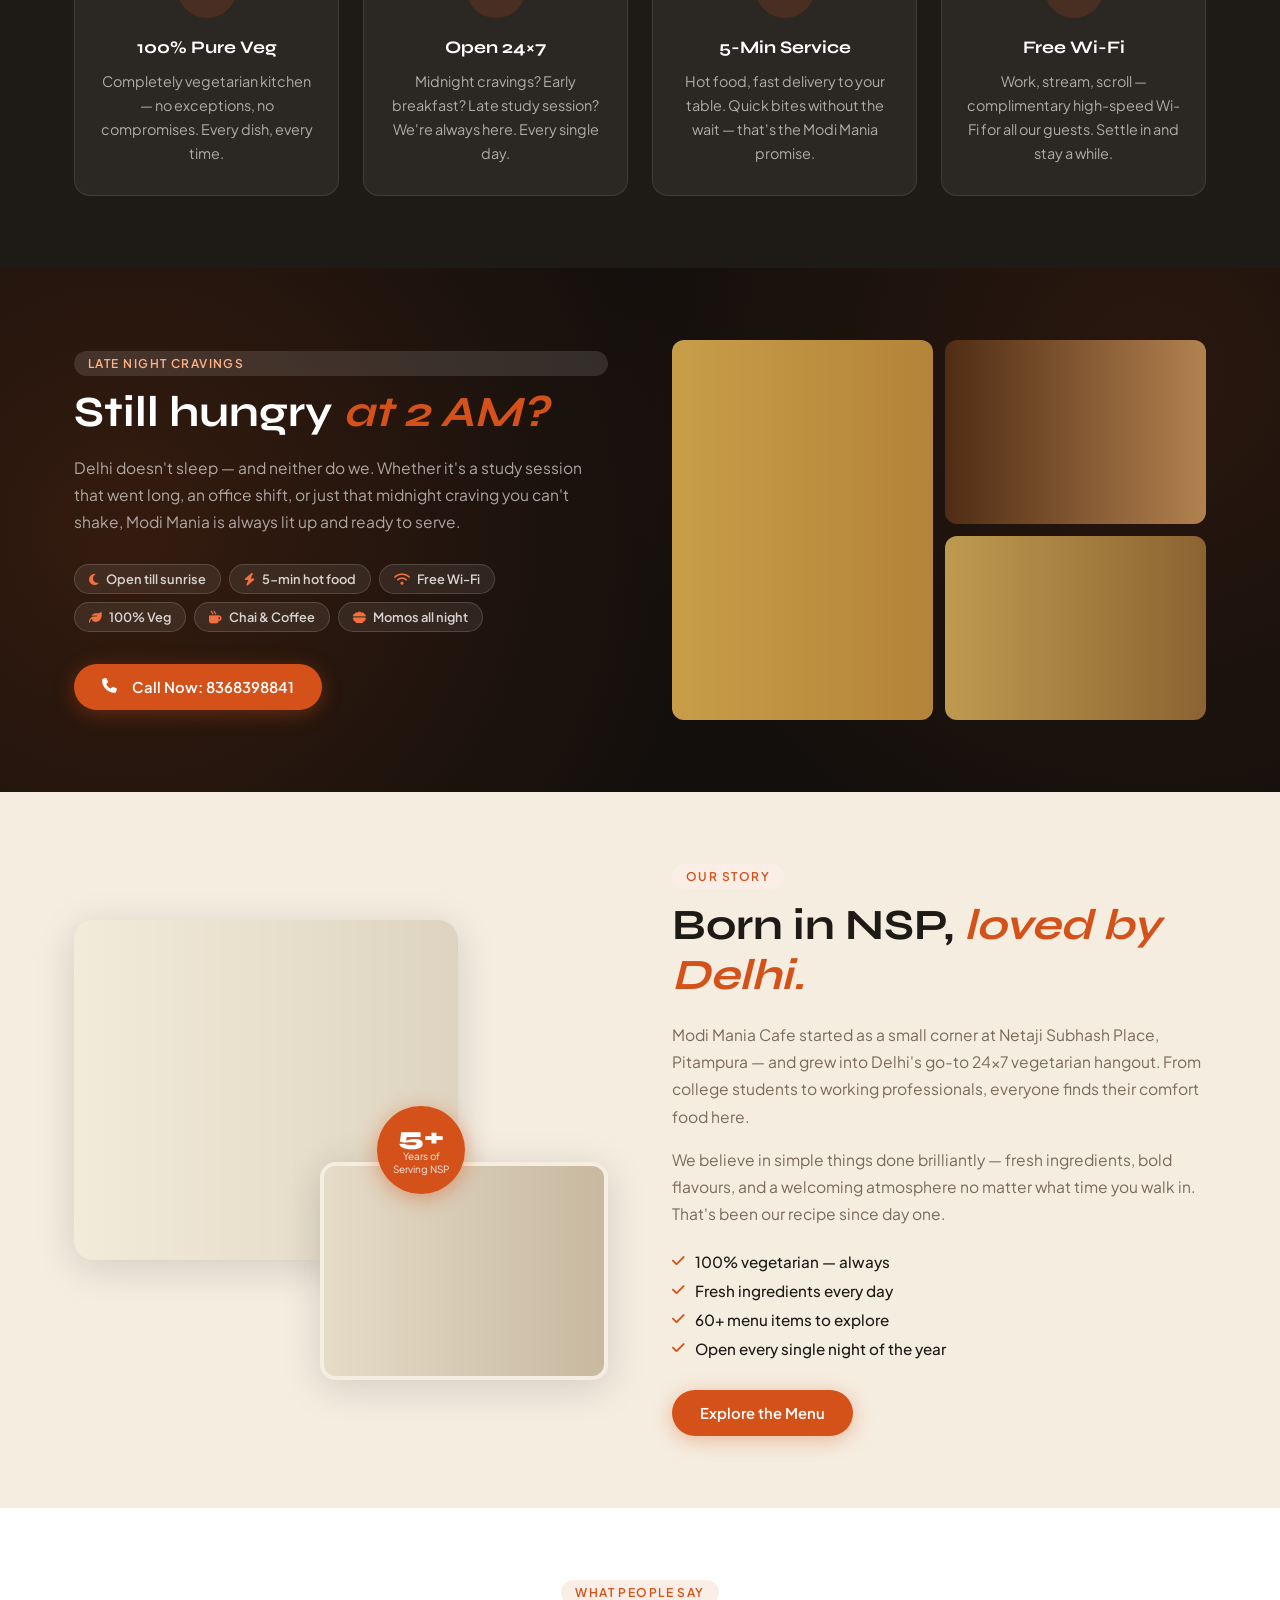
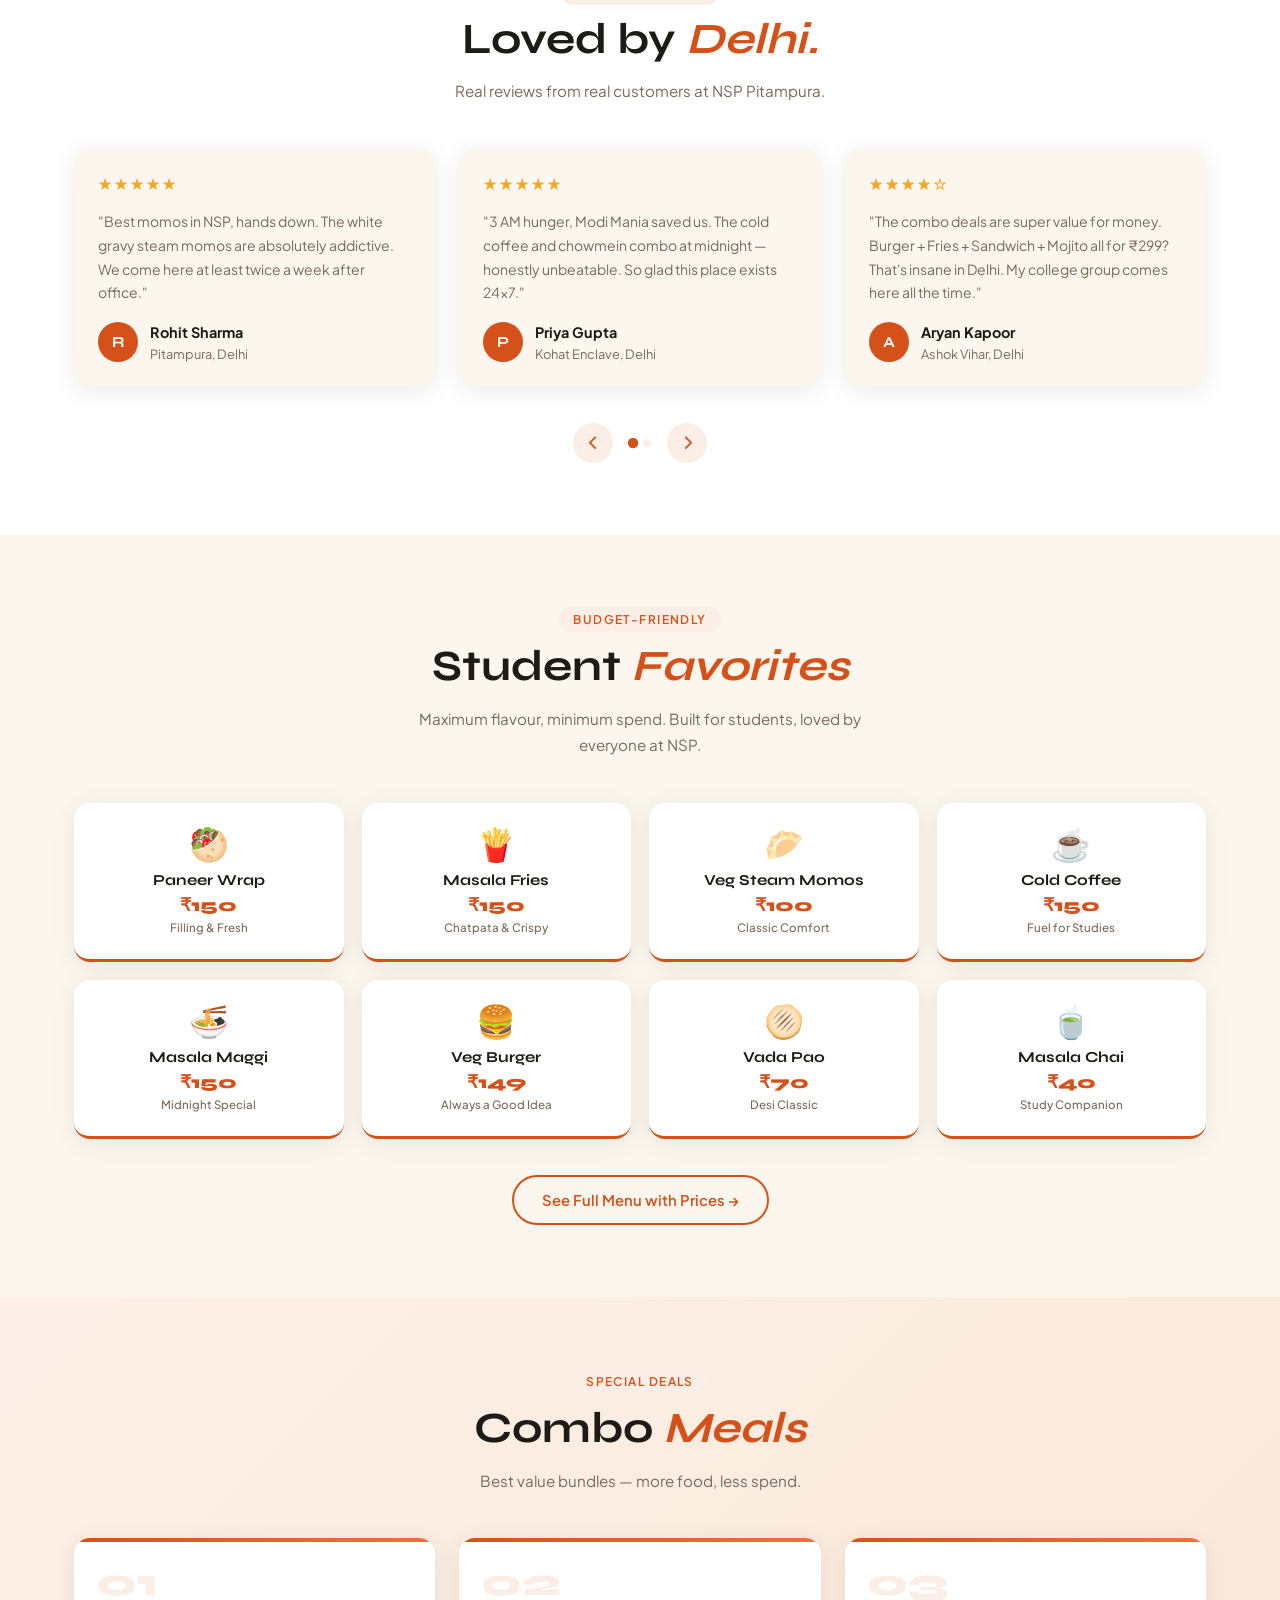
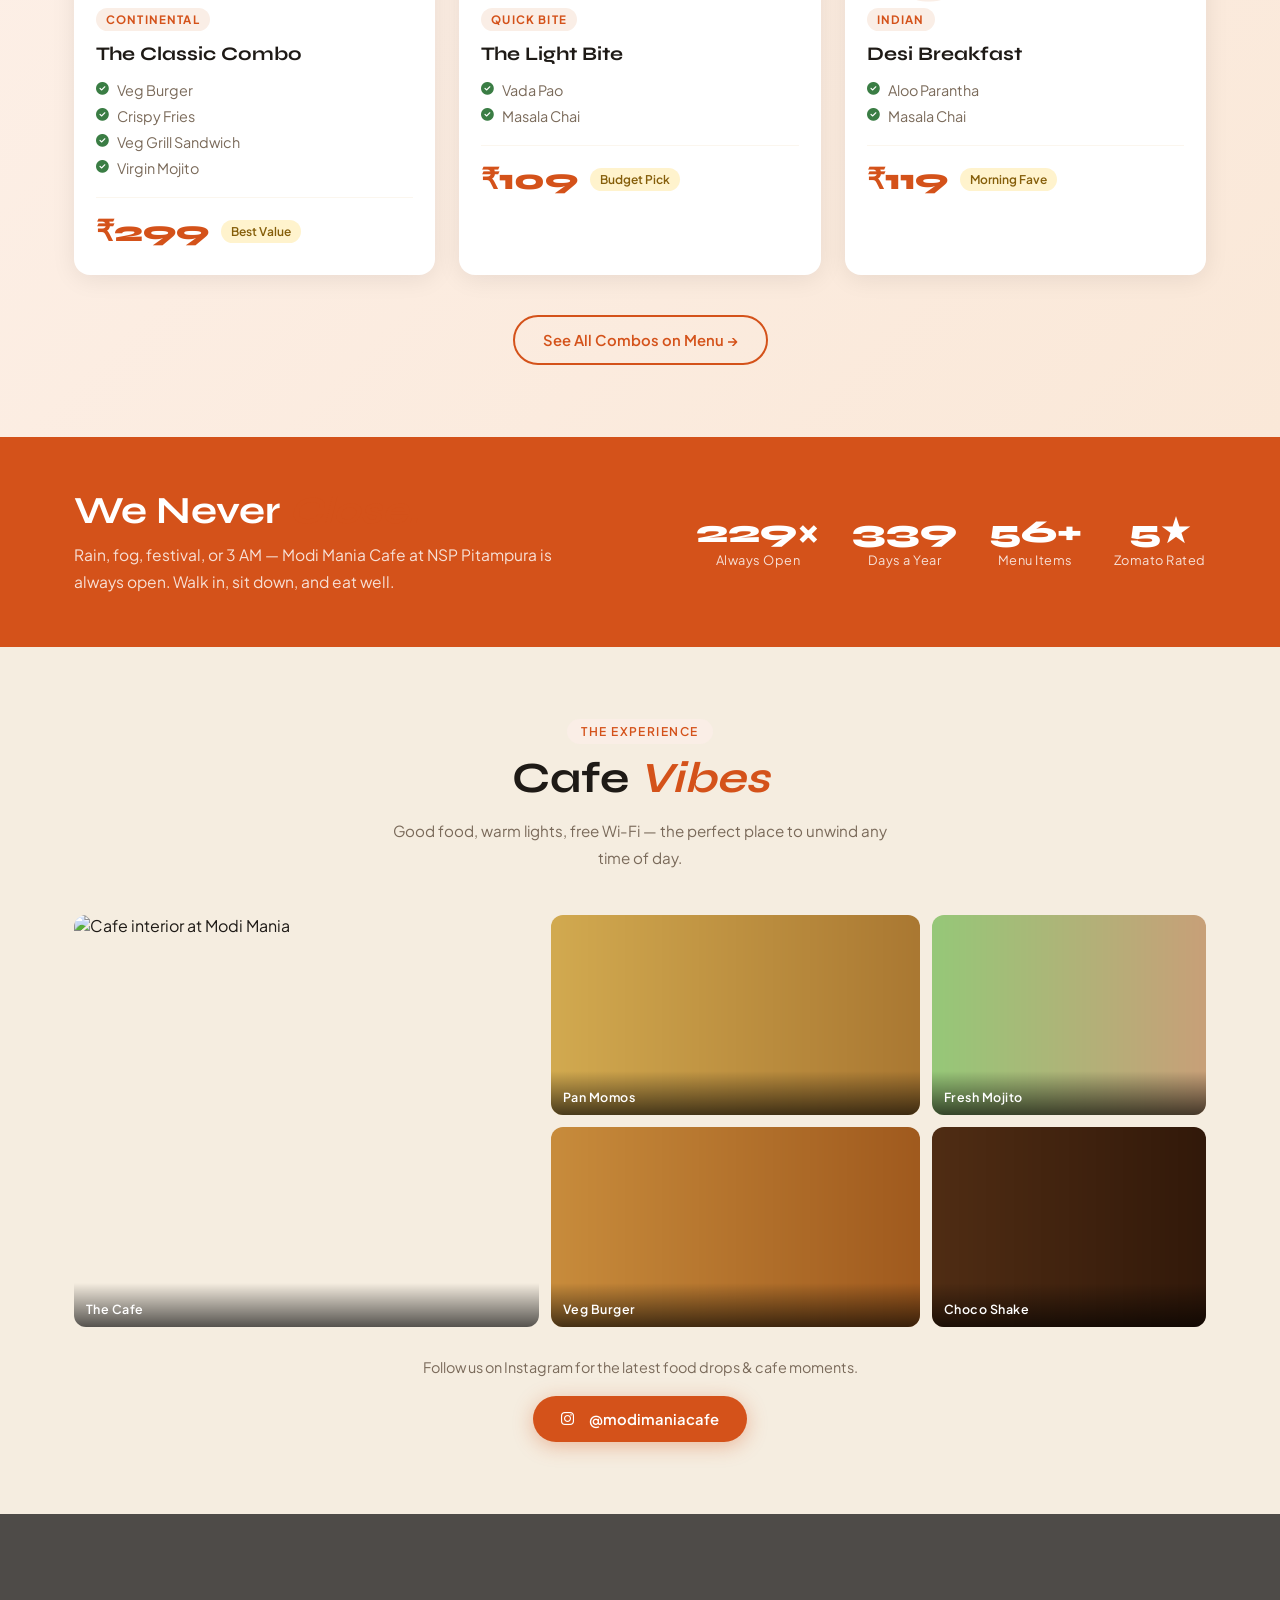
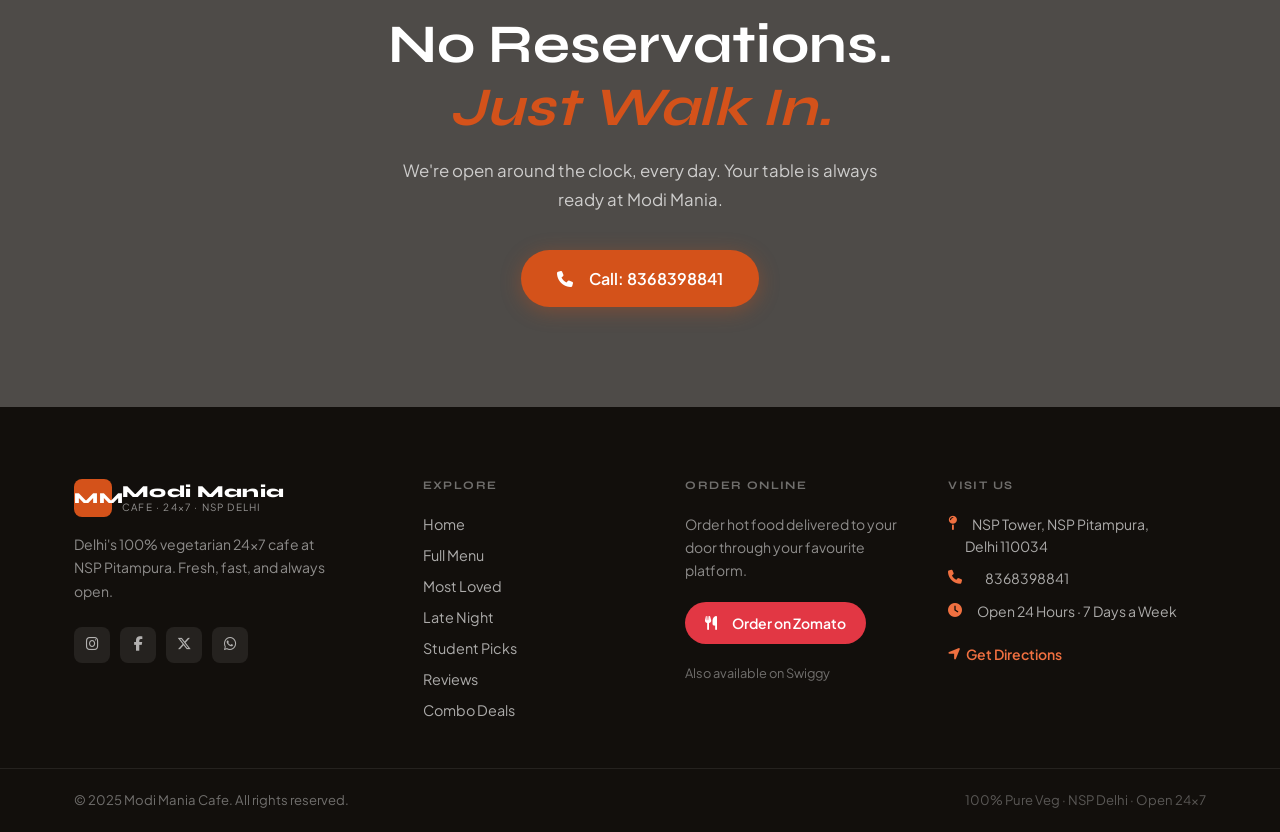
==== commit 7276dbfc: "feat: improve vegetarian images, add new sections and design enhancements - Fix all repetitive/non-v" ====
--- a/index.html
+++ b/index.html
@@ -26,8 +26,8 @@
       <ul class="nav-links" id="navLinks">
         <li><a href="index.html" class="nav-link active">Home</a></li>
         <li><a href="menu.html" class="nav-link">Menu</a></li>
-        <li><a href="#why-us" class="nav-link">Why Us</a></li>
-        <li><a href="#about" class="nav-link">About</a></li>
+        <li><a href="#most-loved" class="nav-link">Specials</a></li>
+        <li><a href="#late-night" class="nav-link">Late Night</a></li>
         <li><a href="#reviews" class="nav-link">Reviews</a></li>
         <li><a href="#contact" class="nav-link">Contact</a></li>
       </ul>
@@ -42,7 +42,7 @@
 
   <!-- ===== HERO ===== -->
   <section class="hero" id="home">
-    <div class="hero-bg" style="background-image:url('img-food-tray.jpg')"></div>
+    <div class="hero-bg" style="background-image:url('https://images.unsplash.com/photo-1554118811-1e0d58224f24?w=1400&q=85')"></div>
     <div class="hero-overlay"></div>
     <div class="container hero-inner">
       <div class="hero-left">
@@ -62,14 +62,14 @@
       </div>
       <div class="hero-right" aria-hidden="true">
         <div class="hero-card card-1">
-          <img src="img-burger.jpg" alt="Veg Burger" loading="eager">
+          <img src="https://images.unsplash.com/photo-1568901346375-23c9450c58cd?w=800&q=85" onerror="this.onerror=null;this.src='img-burger.jpg'" alt="Veg Burger" loading="eager">
           <div class="hcard-body">
             <span class="hcard-name">Veg Burger</span>
             <span class="hcard-price">₹149</span>
           </div>
         </div>
         <div class="hero-card card-2">
-          <img src="img-cold-coffee.jpg" alt="Cold Coffee" loading="eager">
+          <img src="https://images.unsplash.com/photo-1461023058943-07fcbe16d735?w=800&q=85" onerror="this.onerror=null;this.src='img-cold-coffee.jpg'" alt="Cold Coffee" loading="eager">
           <div class="hcard-body">
             <span class="hcard-name">Cold Coffee</span>
             <span class="hcard-price">₹150</span>
@@ -99,28 +99,36 @@
   <section class="gallery-strip" aria-label="Food gallery">
     <div class="gallery-scroll">
       <div class="gallery-item">
-        <img src="img-steam-momos.jpg" alt="Steam Momos" loading="lazy">
+        <img src="https://images.unsplash.com/photo-1496116218417-1a781b1c416c?w=600&q=85" onerror="this.onerror=null;this.src='img-steam-momos.jpg'" alt="Steam Momos" loading="lazy">
         <span class="gallery-label">Steam Momos</span>
       </div>
       <div class="gallery-item">
-        <img src="img-chowmein.jpg" alt="Chowmein" loading="lazy">
+        <img src="https://images.unsplash.com/photo-1568901346375-23c9450c58cd?w=600&q=85" onerror="this.onerror=null;this.src='img-burger.jpg'" alt="Veg Burger" loading="lazy">
+        <span class="gallery-label">Veg Burger</span>
+      </div>
+      <div class="gallery-item">
+        <img src="https://images.unsplash.com/photo-1461023058943-07fcbe16d735?w=600&q=85" onerror="this.onerror=null;this.src='img-cold-coffee.jpg'" alt="Cold Coffee" loading="lazy">
+        <span class="gallery-label">Cold Coffee</span>
+      </div>
+      <div class="gallery-item">
+        <img src="https://images.unsplash.com/photo-1573080496219-bb080dd4f877?w=600&q=85" onerror="this.onerror=null;this.src='img-fries.jpg'" alt="Loaded Fries" loading="lazy">
+        <span class="gallery-label">Loaded Fries</span>
+      </div>
+      <div class="gallery-item">
+        <img src="https://images.unsplash.com/photo-1551183053-bf91798d765d?w=600&q=85" onerror="this.onerror=null;this.src='img-white-pasta.jpg'" alt="White Sauce Pasta" loading="lazy">
+        <span class="gallery-label">White Pasta</span>
+      </div>
+      <div class="gallery-item">
+        <img src="https://images.unsplash.com/photo-1563245372-f21724e3856d?w=600&q=85" onerror="this.onerror=null;this.src='img-pan-momos.jpg'" alt="Pan Momos" loading="lazy">
+        <span class="gallery-label">Pan Momos</span>
+      </div>
+      <div class="gallery-item">
+        <img src="https://images.unsplash.com/photo-1569050467447-ce54b3bbc37d?w=600&q=85" onerror="this.onerror=null;this.src='img-chowmein.jpg'" alt="Chowmein" loading="lazy">
         <span class="gallery-label">Chowmein</span>
       </div>
       <div class="gallery-item">
-        <img src="img-fries.jpg" alt="Fries" loading="lazy">
-        <span class="gallery-label">Fries</span>
-      </div>
-      <div class="gallery-item">
-        <img src="img-white-pasta.jpg" alt="White Sauce Pasta" loading="lazy">
-        <span class="gallery-label">White Pasta</span>
-      </div>
-      <div class="gallery-item">
-        <img src="img-pan-momos.jpg" alt="Pan Momos" loading="lazy">
-        <span class="gallery-label">Pan Momos</span>
-      </div>
-      <div class="gallery-item">
-        <img src="img-mojito-colada.jpg" alt="Mojito & Colada" loading="lazy">
-        <span class="gallery-label">Mojito & Colada</span>
+        <img src="https://images.unsplash.com/photo-1572490122747-3968b75cc699?w=600&q=85" onerror="this.onerror=null;this.src='img-choco-shake.jpg'" alt="Chocolate Shake" loading="lazy">
+        <span class="gallery-label">Choco Shake</span>
       </div>
     </div>
   </section>
@@ -163,7 +171,7 @@
       <div class="preview-grid">
         <div class="preview-card reveal">
           <div class="pcard-img-wrap">
-            <img src="img-burger.jpg" alt="Veg Burger" loading="lazy">
+            <img src="https://images.unsplash.com/photo-1568901346375-23c9450c58cd?w=600&q=85" onerror="this.onerror=null;this.src='img-burger.jpg'" alt="Veg Burger" loading="lazy">
             <span class="pcard-badge badge-bestseller">Bestseller</span>
           </div>
           <div class="pcard-body">
@@ -177,7 +185,7 @@
         </div>
         <div class="preview-card reveal">
           <div class="pcard-img-wrap">
-            <img src="img-steam-momos.jpg" alt="Steam Momos" loading="lazy">
+            <img src="https://images.unsplash.com/photo-1496116218417-1a781b1c416c?w=600&q=85" onerror="this.onerror=null;this.src='img-steam-momos.jpg'" alt="Steam Momos" loading="lazy">
             <span class="pcard-badge badge-fanfave">Fan Fave</span>
           </div>
           <div class="pcard-body">
@@ -191,7 +199,7 @@
         </div>
         <div class="preview-card reveal">
           <div class="pcard-img-wrap">
-            <img src="img-cold-coffee.jpg" alt="Cold Coffee" loading="lazy">
+            <img src="https://images.unsplash.com/photo-1461023058943-07fcbe16d735?w=600&q=85" onerror="this.onerror=null;this.src='img-cold-coffee.jpg'" alt="Cold Coffee" loading="lazy">
             <span class="pcard-badge badge-musttry">Must Try</span>
           </div>
           <div class="pcard-body">
@@ -205,7 +213,7 @@
         </div>
         <div class="preview-card reveal">
           <div class="pcard-img-wrap">
-            <img src="img-choco-shake.jpg" alt="Chocolate Shake" loading="lazy">
+            <img src="https://images.unsplash.com/photo-1572490122747-3968b75cc699?w=600&q=85" onerror="this.onerror=null;this.src='img-choco-shake.jpg'" alt="Chocolate Shake" loading="lazy">
             <span class="pcard-badge badge-loved">Loved</span>
           </div>
           <div class="pcard-body">
@@ -226,6 +234,67 @@
     </div>
   </section>
 
+  <!-- ===== MOST LOVED ITEMS ===== -->
+  <section class="most-loved section-pad" id="most-loved">
+    <div class="container">
+      <div class="section-header reveal">
+        <span class="eyebrow">Customer Picks</span>
+        <h2>Most <em>Loved</em> Items</h2>
+        <p class="section-sub">These dishes keep everyone coming back. Order once and you'll know why.</p>
+      </div>
+      <div class="loved-grid">
+        <div class="loved-card reveal">
+          <img src="https://images.unsplash.com/photo-1496116218417-1a781b1c416c?w=700&q=85" onerror="this.onerror=null;this.src='img-steam-momos.jpg'" alt="KFC Momos" loading="lazy">
+          <span class="loved-tag">🔥 #1 Ordered</span>
+          <div class="loved-overlay">
+            <span class="loved-name">KFC Momos</span>
+            <span class="loved-price">₹200</span>
+          </div>
+        </div>
+        <div class="loved-card reveal">
+          <img src="https://images.unsplash.com/photo-1461023058943-07fcbe16d735?w=700&q=85" onerror="this.onerror=null;this.src='img-cold-coffee.jpg'" alt="Hazelnut Cold Coffee" loading="lazy">
+          <span class="loved-tag">☕ Signature</span>
+          <div class="loved-overlay">
+            <span class="loved-name">Hazelnut Cold Coffee</span>
+            <span class="loved-price">₹170</span>
+          </div>
+        </div>
+        <div class="loved-card reveal">
+          <img src="https://images.unsplash.com/photo-1568901346375-23c9450c58cd?w=700&q=85" onerror="this.onerror=null;this.src='img-burger.jpg'" alt="Veg Burger" loading="lazy">
+          <span class="loved-tag">⭐ Fan Fave</span>
+          <div class="loved-overlay">
+            <span class="loved-name">Veg Burger</span>
+            <span class="loved-price">₹149</span>
+          </div>
+        </div>
+        <div class="loved-card reveal">
+          <img src="https://images.unsplash.com/photo-1551183053-bf91798d765d?w=700&q=85" onerror="this.onerror=null;this.src='img-white-pasta.jpg'" alt="White Sauce Pasta" loading="lazy">
+          <span class="loved-tag">🍝 Chef's Pick</span>
+          <div class="loved-overlay">
+            <span class="loved-name">White Sauce Pasta</span>
+            <span class="loved-price">₹180</span>
+          </div>
+        </div>
+        <div class="loved-card reveal">
+          <img src="https://images.unsplash.com/photo-1573080496219-bb080dd4f877?w=700&q=85" onerror="this.onerror=null;this.src='img-fries.jpg'" alt="Peri Peri Fries" loading="lazy">
+          <span class="loved-tag">🌶 Spicy Pick</span>
+          <div class="loved-overlay">
+            <span class="loved-name">Peri Peri Fries</span>
+            <span class="loved-price">₹150</span>
+          </div>
+        </div>
+        <div class="loved-card reveal">
+          <img src="https://images.unsplash.com/photo-1572490122747-3968b75cc699?w=700&q=85" onerror="this.onerror=null;this.src='img-choco-shake.jpg'" alt="Chocolate Shake" loading="lazy">
+          <span class="loved-tag">🍫 Must Try</span>
+          <div class="loved-overlay">
+            <span class="loved-name">Chocolate Shake</span>
+            <span class="loved-price">₹150</span>
+          </div>
+        </div>
+      </div>
+    </div>
+  </section>
+
   <!-- ===== WHY US ===== -->
   <section class="why-us section-pad" id="why-us">
     <div class="container">
@@ -258,15 +327,50 @@
     </div>
   </section>
 
+  <!-- ===== LATE NIGHT CRAVINGS ===== -->
+  <section class="late-night section-pad" id="late-night">
+    <div class="container">
+      <div class="late-night-inner">
+        <div class="late-night-content reveal">
+          <span class="eyebrow eyebrow--light">Late Night Cravings</span>
+          <h2>Still hungry <em>at 2 AM?</em></h2>
+          <p>Delhi doesn't sleep — and neither do we. Whether it's a study session that went long, an office shift, or just that midnight craving you can't shake, Modi Mania is always lit up and ready to serve.</p>
+          <div class="late-night-tags">
+            <span class="ln-tag"><i class="fa-solid fa-moon"></i> Open till sunrise</span>
+            <span class="ln-tag"><i class="fa-solid fa-bolt"></i> 5-min hot food</span>
+            <span class="ln-tag"><i class="fa-solid fa-wifi"></i> Free Wi-Fi</span>
+            <span class="ln-tag"><i class="fa-solid fa-leaf"></i> 100% Veg</span>
+            <span class="ln-tag"><i class="fa-solid fa-mug-hot"></i> Chai &amp; Coffee</span>
+            <span class="ln-tag"><i class="fa-solid fa-bowl-food"></i> Momos all night</span>
+          </div>
+          <a href="tel:8368398841" class="btn btn-primary">
+            <i class="fa-solid fa-phone"></i>&ensp;Call Now: 8368398841
+          </a>
+        </div>
+        <div class="late-night-imgs reveal">
+          <div class="ln-img ln-img--tall">
+            <img src="https://images.unsplash.com/photo-1563245372-f21724e3856d?w=600&q=85" onerror="this.onerror=null;this.src='img-pan-momos.jpg'" alt="Pan Momos late night" loading="lazy">
+          </div>
+          <div class="ln-img">
+            <img src="https://images.unsplash.com/photo-1461023058943-07fcbe16d735?w=600&q=85" onerror="this.onerror=null;this.src='img-cold-coffee.jpg'" alt="Cold Coffee" loading="lazy">
+          </div>
+          <div class="ln-img">
+            <img src="https://images.unsplash.com/photo-1569050467447-ce54b3bbc37d?w=600&q=85" onerror="this.onerror=null;this.src='img-chowmein.jpg'" alt="Chowmein" loading="lazy">
+          </div>
+        </div>
+      </div>
+    </div>
+  </section>
+
   <!-- ===== ABOUT ===== -->
   <section class="about section-pad" id="about">
     <div class="container about-inner">
       <div class="about-images reveal">
         <div class="about-img-main">
-          <img src="img-wrap-mojito.jpg" alt="Wrap and Mojito at Modi Mania" loading="lazy">
+          <img src="https://images.unsplash.com/photo-1551183053-bf91798d765d?w=800&q=85" onerror="this.onerror=null;this.src='img-white-pasta.jpg'" alt="White Sauce Pasta at Modi Mania" loading="lazy">
         </div>
         <div class="about-img-sub">
-          <img src="img-food-tray.jpg" alt="Food tray at Modi Mania" loading="lazy">
+          <img src="https://images.unsplash.com/photo-1496116218417-1a781b1c416c?w=600&q=85" onerror="this.onerror=null;this.src='img-steam-momos.jpg'" alt="Steam Momos at Modi Mania" loading="lazy">
         </div>
         <div class="about-years-badge">
           <span class="years-num">5+</span>
@@ -361,6 +465,70 @@
     </div>
   </section>
 
+  <!-- ===== STUDENT FAVORITES ===== -->
+  <section class="student-favs section-pad" id="student-favs">
+    <div class="container">
+      <div class="section-header reveal">
+        <span class="eyebrow">Budget-Friendly</span>
+        <h2>Student <em>Favorites</em></h2>
+        <p class="section-sub">Maximum flavour, minimum spend. Built for students, loved by everyone at NSP.</p>
+      </div>
+      <div class="student-grid">
+        <div class="sfav-card reveal">
+          <div class="sfav-emoji">🥙</div>
+          <div class="sfav-name">Paneer Wrap</div>
+          <div class="sfav-price">₹150</div>
+          <div class="sfav-label">Filling & Fresh</div>
+        </div>
+        <div class="sfav-card reveal">
+          <div class="sfav-emoji">🍟</div>
+          <div class="sfav-name">Masala Fries</div>
+          <div class="sfav-price">₹150</div>
+          <div class="sfav-label">Chatpata & Crispy</div>
+        </div>
+        <div class="sfav-card reveal">
+          <div class="sfav-emoji">🥟</div>
+          <div class="sfav-name">Veg Steam Momos</div>
+          <div class="sfav-price">₹100</div>
+          <div class="sfav-label">Classic Comfort</div>
+        </div>
+        <div class="sfav-card reveal">
+          <div class="sfav-emoji">☕</div>
+          <div class="sfav-name">Cold Coffee</div>
+          <div class="sfav-price">₹150</div>
+          <div class="sfav-label">Fuel for Studies</div>
+        </div>
+        <div class="sfav-card reveal">
+          <div class="sfav-emoji">🍜</div>
+          <div class="sfav-name">Masala Maggi</div>
+          <div class="sfav-price">₹150</div>
+          <div class="sfav-label">Midnight Special</div>
+        </div>
+        <div class="sfav-card reveal">
+          <div class="sfav-emoji">🍔</div>
+          <div class="sfav-name">Veg Burger</div>
+          <div class="sfav-price">₹149</div>
+          <div class="sfav-label">Always a Good Idea</div>
+        </div>
+        <div class="sfav-card reveal">
+          <div class="sfav-emoji">🫓</div>
+          <div class="sfav-name">Vada Pao</div>
+          <div class="sfav-price">₹70</div>
+          <div class="sfav-label">Desi Classic</div>
+        </div>
+        <div class="sfav-card reveal">
+          <div class="sfav-emoji">🍵</div>
+          <div class="sfav-name">Masala Chai</div>
+          <div class="sfav-price">₹40</div>
+          <div class="sfav-label">Study Companion</div>
+        </div>
+      </div>
+      <div class="preview-cta reveal" style="margin-top:36px">
+        <a href="menu.html" class="btn btn-outline">See Full Menu with Prices &rarr;</a>
+      </div>
+    </div>
+  </section>
+
   <!-- ===== COMBO DEALS ===== -->
   <section class="combos section-pad" id="combos">
     <div class="container">
@@ -418,9 +586,74 @@
     </div>
   </section>
 
+  <!-- ===== OPEN 24×7 STRIP ===== -->
+  <section class="open-strip" id="open247">
+    <div class="container open-strip-inner">
+      <div class="open-strip-text reveal">
+        <h2>We Never <em>Close.</em></h2>
+        <p>Rain, fog, festival, or 3 AM — Modi Mania Cafe at NSP Pitampura is always open. Walk in, sit down, and eat well.</p>
+      </div>
+      <div class="open-strip-stats reveal">
+        <div class="os-stat">
+          <span class="os-stat-num">24×7</span>
+          <span class="os-stat-label">Always Open</span>
+        </div>
+        <div class="os-stat">
+          <span class="os-stat-num">365</span>
+          <span class="os-stat-label">Days a Year</span>
+        </div>
+        <div class="os-stat">
+          <span class="os-stat-num">60+</span>
+          <span class="os-stat-label">Menu Items</span>
+        </div>
+        <div class="os-stat">
+          <span class="os-stat-num">5★</span>
+          <span class="os-stat-label">Zomato Rated</span>
+        </div>
+      </div>
+    </div>
+  </section>
+
+  <!-- ===== CAFE VIBES ===== -->
+  <section class="cafe-vibes section-pad" id="cafe-vibes">
+    <div class="container">
+      <div class="section-header reveal">
+        <span class="eyebrow">The Experience</span>
+        <h2>Cafe <em>Vibes</em></h2>
+        <p class="section-sub">Good food, warm lights, free Wi-Fi — the perfect place to unwind any time of day.</p>
+      </div>
+      <div class="vibes-mosaic reveal">
+        <div class="vibe-tile vibe-tile--a">
+          <img src="https://images.unsplash.com/photo-1554118811-1e0d58224f24?w=800&q=85" alt="Cafe interior at Modi Mania" loading="lazy">
+          <span class="vibe-caption">The Cafe</span>
+        </div>
+        <div class="vibe-tile vibe-tile--b">
+          <img src="https://images.unsplash.com/photo-1563245372-f21724e3856d?w=600&q=85" onerror="this.onerror=null;this.src='img-pan-momos.jpg'" alt="Pan Momos" loading="lazy">
+          <span class="vibe-caption">Pan Momos</span>
+        </div>
+        <div class="vibe-tile vibe-tile--c">
+          <img src="https://images.unsplash.com/photo-1513558161293-cdaf765ed2fd?w=600&q=85" onerror="this.onerror=null;this.src='img-mojito-colada.jpg'" alt="Fresh Mojito" loading="lazy">
+          <span class="vibe-caption">Fresh Mojito</span>
+        </div>
+        <div class="vibe-tile vibe-tile--d">
+          <img src="https://images.unsplash.com/photo-1568901346375-23c9450c58cd?w=600&q=85" onerror="this.onerror=null;this.src='img-burger.jpg'" alt="Veg Burger" loading="lazy">
+          <span class="vibe-caption">Veg Burger</span>
+        </div>
+        <div class="vibe-tile vibe-tile--e">
+          <img src="https://images.unsplash.com/photo-1572490122747-3968b75cc699?w=600&q=85" onerror="this.onerror=null;this.src='img-choco-shake.jpg'" alt="Choco Shake" loading="lazy">
+          <span class="vibe-caption">Choco Shake</span>
+        </div>
+      </div>
+      <div class="vibes-cta reveal">
+        <p>Follow us on Instagram for the latest food drops &amp; cafe moments.</p>
+        <a href="#" class="btn btn-primary"><i class="fa-brands fa-instagram"></i>&ensp;@modimaniacafe</a>
+      </div>
+    </div>
+  </section>
+
   <!-- ===== CTA BANNER ===== -->
   <section class="cta-banner" aria-label="Call to action">
-    <div class="cta-bg" style="background-image:url('img-mojito-colada.jpg')"></div>
+    <div class="cta-bg" style="background-image:url('https://images.unsplash.com/photo-1445116572660-68d0d8f0aba0?w=1200&q=85')"></div>
     <div class="cta-overlay"></div>
     <div class="container cta-inner reveal">
       <h2>No Reservations.<br><em>Just Walk In.</em></h2>
@@ -455,8 +688,9 @@
         <ul class="footer-links">
           <li><a href="index.html">Home</a></li>
           <li><a href="menu.html">Full Menu</a></li>
-          <li><a href="#why-us">Why Us</a></li>
-          <li><a href="#about">About Us</a></li>
+          <li><a href="#most-loved">Most Loved</a></li>
+          <li><a href="#late-night">Late Night</a></li>
+          <li><a href="#student-favs">Student Picks</a></li>
           <li><a href="#reviews">Reviews</a></li>
           <li><a href="#combos">Combo Deals</a></li>
         </ul>
--- a/style.css
+++ b/style.css
@@ -51,9 +51,9 @@
 
 /* ---- TYPOGRAPHY ---- */
 h1,h2,h3,h4,h5 { font-family: var(--f-display); line-height: 1.15; }
-h1 { font-size: clamp(2.4rem, 6vw, 4.2rem); font-weight: 800; }
-h2 { font-size: clamp(1.9rem, 4vw, 3rem); font-weight: 700; }
-h3 { font-size: clamp(1.2rem, 2.5vw, 1.6rem); font-weight: 700; }
+h1 { font-size: clamp(2.2rem, 5.5vw, 3.8rem); font-weight: 800; }
+h2 { font-size: clamp(1.75rem, 3.5vw, 2.7rem); font-weight: 700; }
+h3 { font-size: clamp(1.1rem, 2.2vw, 1.45rem); font-weight: 700; }
 h4 { font-size: 1.1rem; font-weight: 700; }
 em { font-style: italic; color: var(--primary); }
 .page-menu em { color: var(--menu-green); }
@@ -61,13 +61,13 @@
 
 /* ---- LAYOUT ---- */
 .container { max-width: var(--max-w); margin: 0 auto; padding: 0 24px; }
-.section-pad { padding: 96px 0; }
-@media (max-width: 768px) { .section-pad { padding: 64px 0; } }
+.section-pad { padding: 72px 0; }
+@media (max-width: 768px) { .section-pad { padding: 52px 0; } }
 
 /* ---- SECTION HEADER ---- */
-.section-header { text-align: center; margin-bottom: 56px; }
-.section-header h2 { margin: 12px 0 16px; }
-.section-sub { color: var(--muted); max-width: 520px; margin: 0 auto; font-size: .975rem; }
+.section-header { text-align: center; margin-bottom: 44px; }
+.section-header h2 { margin: 10px 0 14px; }
+.section-sub { color: var(--muted); max-width: 500px; margin: 0 auto; font-size: .95rem; }
 .eyebrow {
   display: inline-block;
   font-size: .75rem;
@@ -1191,3 +1191,317 @@
   .hero-bg { animation: none; }
   .ticker-track { animation: none; }
 }
+
+
+/* ============================================================
+   MOST LOVED ITEMS
+   ============================================================ */
+.most-loved { background: var(--white); }
+.loved-grid {
+  display: grid;
+  grid-template-columns: repeat(3, 1fr);
+  gap: 20px;
+}
+.loved-card {
+  position: relative;
+  border-radius: var(--radius);
+  overflow: hidden;
+  box-shadow: var(--shadow);
+  cursor: default;
+  aspect-ratio: 4/3;
+}
+.loved-card img {
+  width: 100%; height: 100%;
+  object-fit: cover;
+  display: block;
+  transition: transform .45s var(--ease);
+}
+.loved-card:hover img { transform: scale(1.07); }
+.loved-overlay {
+  position: absolute;
+  inset: 0;
+  background: linear-gradient(to top, rgba(10,6,2,.78) 0%, transparent 55%);
+  display: flex;
+  flex-direction: column;
+  justify-content: flex-end;
+  padding: 18px;
+  gap: 4px;
+}
+.loved-name {
+  color: var(--white);
+  font-family: var(--f-display);
+  font-size: 1rem;
+  font-weight: 700;
+  line-height: 1.2;
+}
+.loved-price {
+  color: var(--primary-light);
+  font-family: var(--f-display);
+  font-size: .95rem;
+  font-weight: 800;
+}
+.loved-tag {
+  position: absolute;
+  top: 12px; left: 12px;
+  background: var(--primary);
+  color: var(--white);
+  font-size: .68rem;
+  font-weight: 700;
+  letter-spacing: .08em;
+  text-transform: uppercase;
+  padding: 4px 10px;
+  border-radius: 100px;
+}
+@media (max-width: 900px) { .loved-grid { grid-template-columns: repeat(2, 1fr); } }
+@media (max-width: 540px) { .loved-grid { grid-template-columns: 1fr 1fr; gap: 12px; } }
+
+/* ============================================================
+   LATE NIGHT CRAVINGS
+   ============================================================ */
+.late-night {
+  background: var(--dark);
+  position: relative;
+  overflow: hidden;
+}
+.late-night::before {
+  content: '';
+  position: absolute;
+  inset: 0;
+  background:
+    radial-gradient(circle at 10% 50%, rgba(212,82,26,.18) 0%, transparent 50%),
+    radial-gradient(circle at 90% 20%, rgba(212,82,26,.12) 0%, transparent 45%);
+  pointer-events: none;
+}
+.late-night-inner {
+  position: relative;
+  z-index: 1;
+  display: grid;
+  grid-template-columns: 1fr 1fr;
+  gap: 64px;
+  align-items: center;
+}
+.late-night-content .eyebrow--light { margin-bottom: 12px; display: block; }
+.late-night-content h2 { color: var(--white); margin-bottom: 16px; }
+.late-night-content p { color: rgba(255,255,255,.62); font-size: .975rem; line-height: 1.75; margin-bottom: 28px; }
+.late-night-tags {
+  display: flex;
+  flex-wrap: wrap;
+  gap: 8px;
+  margin-bottom: 32px;
+}
+.ln-tag {
+  background: rgba(255,255,255,.08);
+  border: 1px solid rgba(255,255,255,.15);
+  color: rgba(255,255,255,.8);
+  font-size: .8rem;
+  font-weight: 600;
+  padding: 6px 14px;
+  border-radius: 100px;
+}
+.ln-tag i { color: var(--primary-light); margin-right: 5px; }
+.late-night-imgs {
+  display: grid;
+  grid-template-columns: 1fr 1fr;
+  grid-template-rows: 1fr 1fr;
+  gap: 12px;
+  height: 380px;
+}
+.ln-img {
+  border-radius: 12px;
+  overflow: hidden;
+}
+.ln-img img {
+  width: 100%; height: 100%;
+  object-fit: cover;
+  display: block;
+  transition: transform .4s var(--ease);
+}
+.ln-img:hover img { transform: scale(1.06); }
+.ln-img--tall { grid-row: span 2; }
+@media (max-width: 900px) {
+  .late-night-inner { grid-template-columns: 1fr; gap: 40px; }
+  .late-night-imgs { height: 240px; }
+}
+@media (max-width: 480px) {
+  .late-night-imgs { height: 200px; }
+}
+
+/* ============================================================
+   STUDENT FAVORITES
+   ============================================================ */
+.student-favs { background: var(--cream); }
+.student-grid {
+  display: grid;
+  grid-template-columns: repeat(4, 1fr);
+  gap: 18px;
+}
+.sfav-card {
+  background: var(--white);
+  border-radius: var(--radius);
+  padding: 24px 20px;
+  text-align: center;
+  box-shadow: var(--shadow);
+  border-bottom: 3px solid var(--primary);
+  transition: transform .3s var(--ease), box-shadow .3s;
+}
+.sfav-card:hover { transform: translateY(-5px); box-shadow: var(--shadow-md); }
+.sfav-emoji { font-size: 2rem; line-height: 1; margin-bottom: 12px; }
+.sfav-name {
+  font-family: var(--f-display);
+  font-size: .95rem;
+  font-weight: 700;
+  color: var(--charcoal);
+  margin-bottom: 6px;
+}
+.sfav-price {
+  color: var(--primary);
+  font-family: var(--f-display);
+  font-size: 1.1rem;
+  font-weight: 800;
+}
+.sfav-label {
+  font-size: .72rem;
+  color: var(--muted);
+  margin-top: 4px;
+  font-weight: 500;
+}
+@media (max-width: 900px) { .student-grid { grid-template-columns: repeat(2, 1fr); } }
+@media (max-width: 480px) { .student-grid { grid-template-columns: repeat(2, 1fr); gap: 12px; } }
+
+/* ============================================================
+   OPEN 24x7 STRIP
+   ============================================================ */
+.open-strip {
+  background: var(--primary);
+  padding: 52px 0;
+}
+.open-strip-inner {
+  display: flex;
+  align-items: center;
+  justify-content: space-between;
+  gap: 32px;
+  flex-wrap: wrap;
+}
+.open-strip-text h2 {
+  color: var(--white);
+  font-size: clamp(1.6rem, 3.5vw, 2.4rem);
+  margin-bottom: 8px;
+}
+.open-strip-text p { color: rgba(255,255,255,.82); font-size: .975rem; max-width: 480px; }
+.open-strip-stats {
+  display: flex;
+  gap: 32px;
+  flex-wrap: wrap;
+}
+.os-stat {
+  text-align: center;
+  color: var(--white);
+}
+.os-stat-num {
+  font-family: var(--f-display);
+  font-size: 2rem;
+  font-weight: 800;
+  line-height: 1;
+  display: block;
+}
+.os-stat-label {
+  font-size: .8rem;
+  opacity: .82;
+  margin-top: 4px;
+  display: block;
+  letter-spacing: .04em;
+}
+@media (max-width: 768px) {
+  .open-strip-inner { justify-content: center; text-align: center; }
+  .open-strip-text p { margin: 0 auto; }
+  .open-strip-stats { justify-content: center; gap: 24px; }
+}
+
+/* ============================================================
+   CAFE VIBES GALLERY
+   ============================================================ */
+.cafe-vibes { background: var(--beige); }
+.vibes-mosaic {
+  display: grid;
+  grid-template-columns: repeat(12, 1fr);
+  grid-template-rows: 200px 200px;
+  gap: 12px;
+}
+.vibe-tile {
+  border-radius: 12px;
+  overflow: hidden;
+  position: relative;
+}
+.vibe-tile img {
+  width: 100%; height: 100%;
+  object-fit: cover;
+  display: block;
+  transition: transform .45s var(--ease);
+}
+.vibe-tile:hover img { transform: scale(1.07); }
+.vibe-tile--a { grid-column: span 5; grid-row: span 2; }
+.vibe-tile--b { grid-column: span 4; }
+.vibe-tile--c { grid-column: span 3; }
+.vibe-tile--d { grid-column: span 4; }
+.vibe-tile--e { grid-column: span 3; }
+.vibe-caption {
+  position: absolute;
+  bottom: 0; left: 0; right: 0;
+  background: linear-gradient(to top, rgba(0,0,0,.65) 0%, transparent 100%);
+  color: var(--white);
+  font-size: .78rem;
+  font-weight: 600;
+  padding: 18px 12px 10px;
+  letter-spacing: .04em;
+}
+.vibes-cta {
+  text-align: center;
+  margin-top: 28px;
+}
+.vibes-cta p {
+  color: var(--muted);
+  font-size: .9rem;
+  margin-bottom: 16px;
+}
+@media (max-width: 900px) {
+  .vibes-mosaic {
+    grid-template-columns: repeat(2, 1fr);
+    grid-template-rows: auto;
+    aspect-ratio: unset;
+  }
+  .vibe-tile { aspect-ratio: 4/3; grid-column: span 1 !important; grid-row: span 1 !important; }
+  .vibe-tile--a { grid-column: span 2 !important; }
+}
+@media (max-width: 480px) {
+  .vibes-mosaic { grid-template-columns: 1fr 1fr; gap: 8px; }
+  .vibe-tile--a { grid-column: span 2 !important; }
+}
+
+/* ============================================================
+   IMPROVEMENTS — PREVIEW CARD TIGHTER
+   ============================================================ */
+.pcard-img-wrap img { height: 185px; }
+.preview-card:hover { transform: translateY(-5px); }
+.combo-card { padding: 26px 22px; }
+.why-card { padding: 30px 22px; }
+
+/* ============================================================
+   REVIEW CARD IMPROVEMENTS
+   ============================================================ */
+.review-card { padding: 24px; }
+.review-text { font-size: .875rem; }
+
+/* ============================================================
+   GALLERY STRIP IMPROVEMENTS
+   ============================================================ */
+.gallery-strip { padding: 32px 0; }
+.gallery-item { width: 185px; }
+.gallery-item img { width: 185px; height: 185px; }
+
+/* ============================================================
+   MOBILE NAV FIX
+   ============================================================ */
+@media (max-width: 480px) {
+  .nav-actions .btn-sm { display: none; }
+  .hero-btns { gap: 10px; }
+}
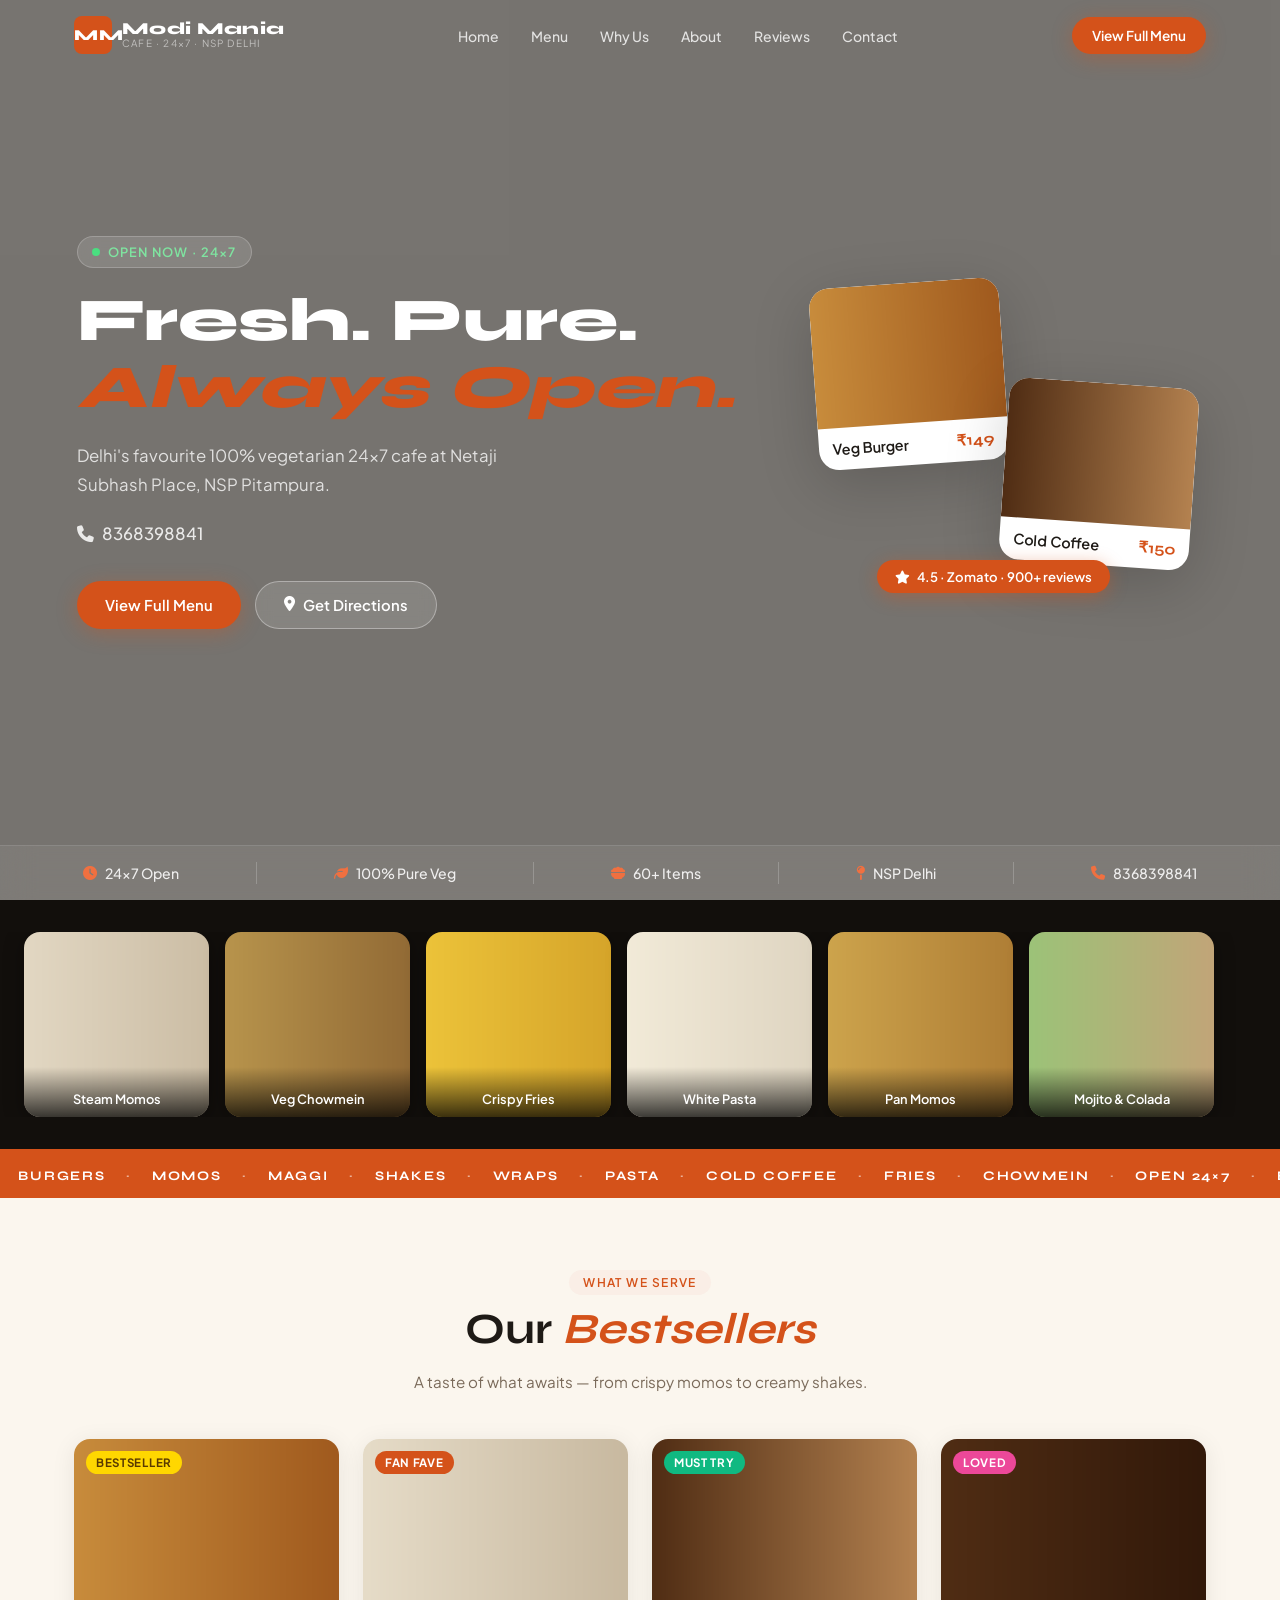
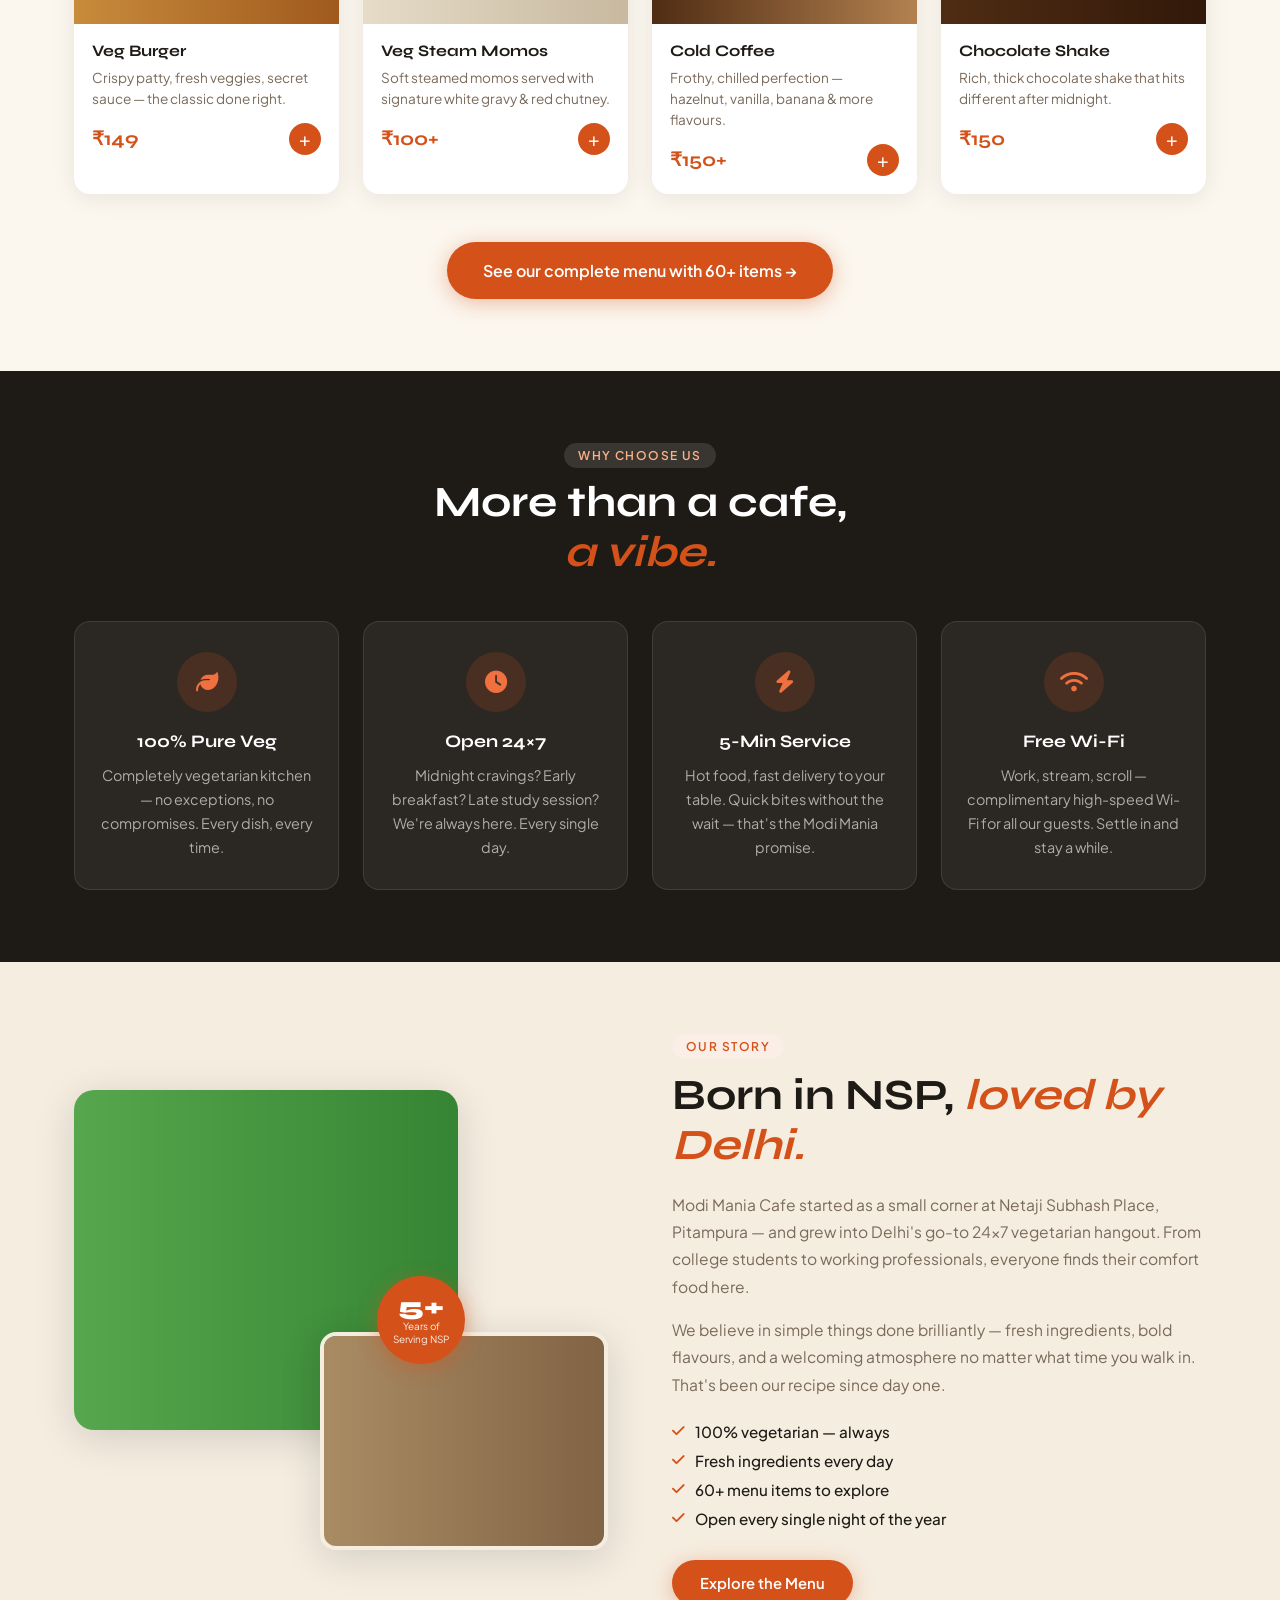
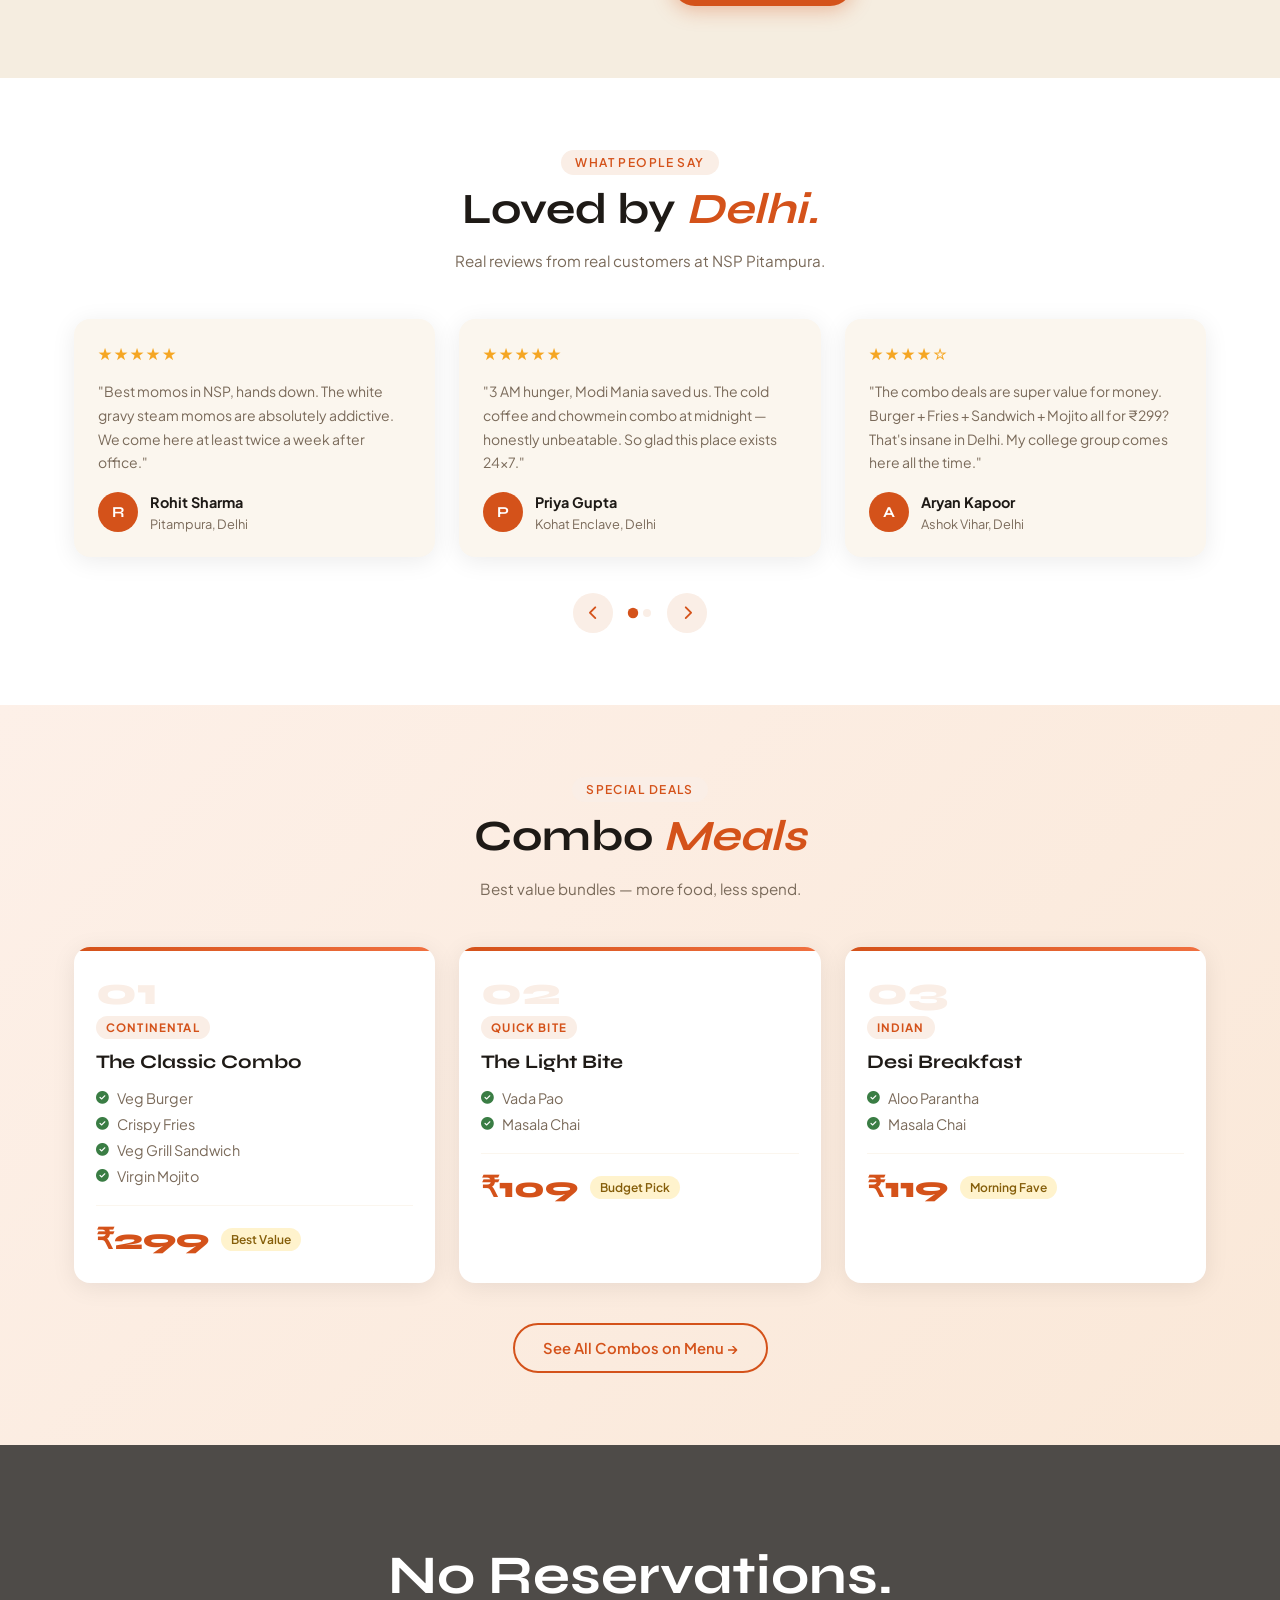
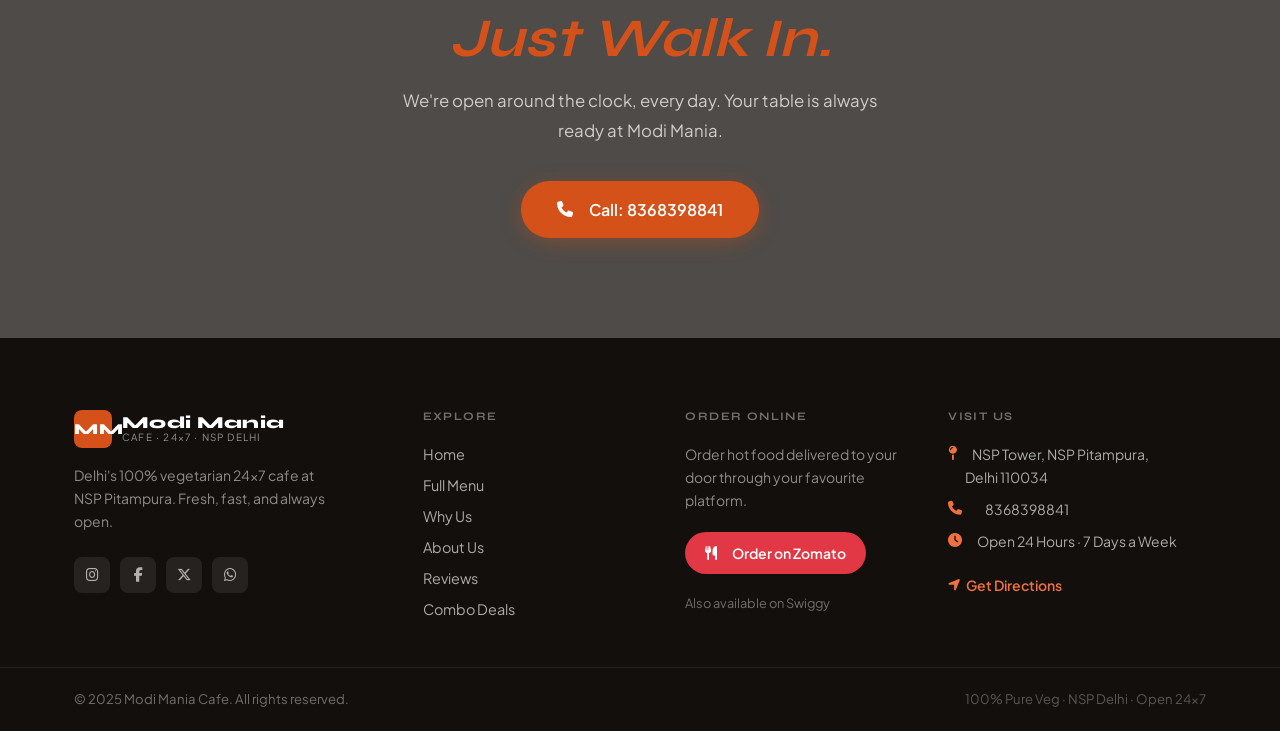
==== commit efdd7420: "fix: replace all wrong/non-veg images with correct vegetarian food photos - Remove all incorrect ima" ====
--- a/index.html
+++ b/index.html
@@ -26,8 +26,8 @@
       <ul class="nav-links" id="navLinks">
         <li><a href="index.html" class="nav-link active">Home</a></li>
         <li><a href="menu.html" class="nav-link">Menu</a></li>
-        <li><a href="#most-loved" class="nav-link">Specials</a></li>
-        <li><a href="#late-night" class="nav-link">Late Night</a></li>
+        <li><a href="#why-us" class="nav-link">Why Us</a></li>
+        <li><a href="#about" class="nav-link">About</a></li>
         <li><a href="#reviews" class="nav-link">Reviews</a></li>
         <li><a href="#contact" class="nav-link">Contact</a></li>
       </ul>
@@ -42,7 +42,7 @@
 
   <!-- ===== HERO ===== -->
   <section class="hero" id="home">
-    <div class="hero-bg" style="background-image:url('https://images.unsplash.com/photo-1554118811-1e0d58224f24?w=1400&q=85')"></div>
+    <div class="hero-bg" style="background-image:url('https://images.unsplash.com/photo-1601050690597-df0568f70950?w=1600&q=90')"></div>
     <div class="hero-overlay"></div>
     <div class="container hero-inner">
       <div class="hero-left">
@@ -62,14 +62,14 @@
       </div>
       <div class="hero-right" aria-hidden="true">
         <div class="hero-card card-1">
-          <img src="https://images.unsplash.com/photo-1568901346375-23c9450c58cd?w=800&q=85" onerror="this.onerror=null;this.src='img-burger.jpg'" alt="Veg Burger" loading="eager">
+          <img src="https://images.unsplash.com/photo-1550547660-d9450f859349?w=800&q=85" onerror="this.onerror=null;this.src='img-burger.jpg'" alt="Veg Burger" loading="eager">
           <div class="hcard-body">
             <span class="hcard-name">Veg Burger</span>
             <span class="hcard-price">₹149</span>
           </div>
         </div>
         <div class="hero-card card-2">
-          <img src="https://images.unsplash.com/photo-1461023058943-07fcbe16d735?w=800&q=85" onerror="this.onerror=null;this.src='img-cold-coffee.jpg'" alt="Cold Coffee" loading="eager">
+          <img src="https://images.unsplash.com/photo-1517701604599-bb29b565090c?w=800&q=85" onerror="this.onerror=null;this.src='img-cold-coffee.jpg'" alt="Cold Coffee" loading="eager">
           <div class="hcard-body">
             <span class="hcard-name">Cold Coffee</span>
             <span class="hcard-price">₹150</span>
@@ -103,32 +103,24 @@
         <span class="gallery-label">Steam Momos</span>
       </div>
       <div class="gallery-item">
-        <img src="https://images.unsplash.com/photo-1568901346375-23c9450c58cd?w=600&q=85" onerror="this.onerror=null;this.src='img-burger.jpg'" alt="Veg Burger" loading="lazy">
-        <span class="gallery-label">Veg Burger</span>
-      </div>
-      <div class="gallery-item">
-        <img src="https://images.unsplash.com/photo-1461023058943-07fcbe16d735?w=600&q=85" onerror="this.onerror=null;this.src='img-cold-coffee.jpg'" alt="Cold Coffee" loading="lazy">
-        <span class="gallery-label">Cold Coffee</span>
-      </div>
-      <div class="gallery-item">
-        <img src="https://images.unsplash.com/photo-1573080496219-bb080dd4f877?w=600&q=85" onerror="this.onerror=null;this.src='img-fries.jpg'" alt="Loaded Fries" loading="lazy">
-        <span class="gallery-label">Loaded Fries</span>
-      </div>
-      <div class="gallery-item">
-        <img src="https://images.unsplash.com/photo-1551183053-bf91798d765d?w=600&q=85" onerror="this.onerror=null;this.src='img-white-pasta.jpg'" alt="White Sauce Pasta" loading="lazy">
+        <img src="https://images.unsplash.com/photo-1585032226651-759b368d7246?w=600&q=85" onerror="this.onerror=null;this.src='img-chowmein.jpg'" alt="Veg Chowmein" loading="lazy">
+        <span class="gallery-label">Veg Chowmein</span>
+      </div>
+      <div class="gallery-item">
+        <img src="https://images.unsplash.com/photo-1630384060421-cb20d0e0649d?w=600&q=85" onerror="this.onerror=null;this.src='img-fries.jpg'" alt="Crispy Fries" loading="lazy">
+        <span class="gallery-label">Crispy Fries</span>
+      </div>
+      <div class="gallery-item">
+        <img src="https://images.unsplash.com/photo-1621996346565-e3dbc646d9a9?w=600&q=85" onerror="this.onerror=null;this.src='img-white-pasta.jpg'" alt="White Sauce Pasta" loading="lazy">
         <span class="gallery-label">White Pasta</span>
       </div>
       <div class="gallery-item">
-        <img src="https://images.unsplash.com/photo-1563245372-f21724e3856d?w=600&q=85" onerror="this.onerror=null;this.src='img-pan-momos.jpg'" alt="Pan Momos" loading="lazy">
+        <img src="https://images.unsplash.com/photo-1567620905732-2d1ec7ab7445?w=600&q=85" onerror="this.onerror=null;this.src='img-pan-momos.jpg'" alt="Pan Momos" loading="lazy">
         <span class="gallery-label">Pan Momos</span>
       </div>
       <div class="gallery-item">
-        <img src="https://images.unsplash.com/photo-1569050467447-ce54b3bbc37d?w=600&q=85" onerror="this.onerror=null;this.src='img-chowmein.jpg'" alt="Chowmein" loading="lazy">
-        <span class="gallery-label">Chowmein</span>
-      </div>
-      <div class="gallery-item">
-        <img src="https://images.unsplash.com/photo-1572490122747-3968b75cc699?w=600&q=85" onerror="this.onerror=null;this.src='img-choco-shake.jpg'" alt="Chocolate Shake" loading="lazy">
-        <span class="gallery-label">Choco Shake</span>
+        <img src="https://images.unsplash.com/photo-1541614101331-1a5a3a194e92?w=600&q=85" onerror="this.onerror=null;this.src='img-mojito-colada.jpg'" alt="Mojito & Colada" loading="lazy">
+        <span class="gallery-label">Mojito &amp; Colada</span>
       </div>
     </div>
   </section>
@@ -171,7 +163,7 @@
       <div class="preview-grid">
         <div class="preview-card reveal">
           <div class="pcard-img-wrap">
-            <img src="https://images.unsplash.com/photo-1568901346375-23c9450c58cd?w=600&q=85" onerror="this.onerror=null;this.src='img-burger.jpg'" alt="Veg Burger" loading="lazy">
+            <img src="https://images.unsplash.com/photo-1550547660-d9450f859349?w=800&q=85" onerror="this.onerror=null;this.src='img-burger.jpg'" alt="Veg Burger" loading="lazy">
             <span class="pcard-badge badge-bestseller">Bestseller</span>
           </div>
           <div class="pcard-body">
@@ -185,7 +177,7 @@
         </div>
         <div class="preview-card reveal">
           <div class="pcard-img-wrap">
-            <img src="https://images.unsplash.com/photo-1496116218417-1a781b1c416c?w=600&q=85" onerror="this.onerror=null;this.src='img-steam-momos.jpg'" alt="Steam Momos" loading="lazy">
+            <img src="https://images.unsplash.com/photo-1496116218417-1a781b1c416c?w=800&q=85" onerror="this.onerror=null;this.src='img-steam-momos.jpg'" alt="Steam Momos" loading="lazy">
             <span class="pcard-badge badge-fanfave">Fan Fave</span>
           </div>
           <div class="pcard-body">
@@ -199,7 +191,7 @@
         </div>
         <div class="preview-card reveal">
           <div class="pcard-img-wrap">
-            <img src="https://images.unsplash.com/photo-1461023058943-07fcbe16d735?w=600&q=85" onerror="this.onerror=null;this.src='img-cold-coffee.jpg'" alt="Cold Coffee" loading="lazy">
+            <img src="https://images.unsplash.com/photo-1517701604599-bb29b565090c?w=800&q=85" onerror="this.onerror=null;this.src='img-cold-coffee.jpg'" alt="Cold Coffee" loading="lazy">
             <span class="pcard-badge badge-musttry">Must Try</span>
           </div>
           <div class="pcard-body">
@@ -213,7 +205,7 @@
         </div>
         <div class="preview-card reveal">
           <div class="pcard-img-wrap">
-            <img src="https://images.unsplash.com/photo-1572490122747-3968b75cc699?w=600&q=85" onerror="this.onerror=null;this.src='img-choco-shake.jpg'" alt="Chocolate Shake" loading="lazy">
+            <img src="https://images.unsplash.com/photo-1541658016709-a305163d2b3e?w=800&q=85" onerror="this.onerror=null;this.src='img-choco-shake.jpg'" alt="Chocolate Shake" loading="lazy">
             <span class="pcard-badge badge-loved">Loved</span>
           </div>
           <div class="pcard-body">
@@ -234,67 +226,6 @@
     </div>
   </section>
 
-  <!-- ===== MOST LOVED ITEMS ===== -->
-  <section class="most-loved section-pad" id="most-loved">
-    <div class="container">
-      <div class="section-header reveal">
-        <span class="eyebrow">Customer Picks</span>
-        <h2>Most <em>Loved</em> Items</h2>
-        <p class="section-sub">These dishes keep everyone coming back. Order once and you'll know why.</p>
-      </div>
-      <div class="loved-grid">
-        <div class="loved-card reveal">
-          <img src="https://images.unsplash.com/photo-1496116218417-1a781b1c416c?w=700&q=85" onerror="this.onerror=null;this.src='img-steam-momos.jpg'" alt="KFC Momos" loading="lazy">
-          <span class="loved-tag">🔥 #1 Ordered</span>
-          <div class="loved-overlay">
-            <span class="loved-name">KFC Momos</span>
-            <span class="loved-price">₹200</span>
-          </div>
-        </div>
-        <div class="loved-card reveal">
-          <img src="https://images.unsplash.com/photo-1461023058943-07fcbe16d735?w=700&q=85" onerror="this.onerror=null;this.src='img-cold-coffee.jpg'" alt="Hazelnut Cold Coffee" loading="lazy">
-          <span class="loved-tag">☕ Signature</span>
-          <div class="loved-overlay">
-            <span class="loved-name">Hazelnut Cold Coffee</span>
-            <span class="loved-price">₹170</span>
-          </div>
-        </div>
-        <div class="loved-card reveal">
-          <img src="https://images.unsplash.com/photo-1568901346375-23c9450c58cd?w=700&q=85" onerror="this.onerror=null;this.src='img-burger.jpg'" alt="Veg Burger" loading="lazy">
-          <span class="loved-tag">⭐ Fan Fave</span>
-          <div class="loved-overlay">
-            <span class="loved-name">Veg Burger</span>
-            <span class="loved-price">₹149</span>
-          </div>
-        </div>
-        <div class="loved-card reveal">
-          <img src="https://images.unsplash.com/photo-1551183053-bf91798d765d?w=700&q=85" onerror="this.onerror=null;this.src='img-white-pasta.jpg'" alt="White Sauce Pasta" loading="lazy">
-          <span class="loved-tag">🍝 Chef's Pick</span>
-          <div class="loved-overlay">
-            <span class="loved-name">White Sauce Pasta</span>
-            <span class="loved-price">₹180</span>
-          </div>
-        </div>
-        <div class="loved-card reveal">
-          <img src="https://images.unsplash.com/photo-1573080496219-bb080dd4f877?w=700&q=85" onerror="this.onerror=null;this.src='img-fries.jpg'" alt="Peri Peri Fries" loading="lazy">
-          <span class="loved-tag">🌶 Spicy Pick</span>
-          <div class="loved-overlay">
-            <span class="loved-name">Peri Peri Fries</span>
-            <span class="loved-price">₹150</span>
-          </div>
-        </div>
-        <div class="loved-card reveal">
-          <img src="https://images.unsplash.com/photo-1572490122747-3968b75cc699?w=700&q=85" onerror="this.onerror=null;this.src='img-choco-shake.jpg'" alt="Chocolate Shake" loading="lazy">
-          <span class="loved-tag">🍫 Must Try</span>
-          <div class="loved-overlay">
-            <span class="loved-name">Chocolate Shake</span>
-            <span class="loved-price">₹150</span>
-          </div>
-        </div>
-      </div>
-    </div>
-  </section>
-
   <!-- ===== WHY US ===== -->
   <section class="why-us section-pad" id="why-us">
     <div class="container">
@@ -327,50 +258,15 @@
     </div>
   </section>
 
-  <!-- ===== LATE NIGHT CRAVINGS ===== -->
-  <section class="late-night section-pad" id="late-night">
-    <div class="container">
-      <div class="late-night-inner">
-        <div class="late-night-content reveal">
-          <span class="eyebrow eyebrow--light">Late Night Cravings</span>
-          <h2>Still hungry <em>at 2 AM?</em></h2>
-          <p>Delhi doesn't sleep — and neither do we. Whether it's a study session that went long, an office shift, or just that midnight craving you can't shake, Modi Mania is always lit up and ready to serve.</p>
-          <div class="late-night-tags">
-            <span class="ln-tag"><i class="fa-solid fa-moon"></i> Open till sunrise</span>
-            <span class="ln-tag"><i class="fa-solid fa-bolt"></i> 5-min hot food</span>
-            <span class="ln-tag"><i class="fa-solid fa-wifi"></i> Free Wi-Fi</span>
-            <span class="ln-tag"><i class="fa-solid fa-leaf"></i> 100% Veg</span>
-            <span class="ln-tag"><i class="fa-solid fa-mug-hot"></i> Chai &amp; Coffee</span>
-            <span class="ln-tag"><i class="fa-solid fa-bowl-food"></i> Momos all night</span>
-          </div>
-          <a href="tel:8368398841" class="btn btn-primary">
-            <i class="fa-solid fa-phone"></i>&ensp;Call Now: 8368398841
-          </a>
-        </div>
-        <div class="late-night-imgs reveal">
-          <div class="ln-img ln-img--tall">
-            <img src="https://images.unsplash.com/photo-1563245372-f21724e3856d?w=600&q=85" onerror="this.onerror=null;this.src='img-pan-momos.jpg'" alt="Pan Momos late night" loading="lazy">
-          </div>
-          <div class="ln-img">
-            <img src="https://images.unsplash.com/photo-1461023058943-07fcbe16d735?w=600&q=85" onerror="this.onerror=null;this.src='img-cold-coffee.jpg'" alt="Cold Coffee" loading="lazy">
-          </div>
-          <div class="ln-img">
-            <img src="https://images.unsplash.com/photo-1569050467447-ce54b3bbc37d?w=600&q=85" onerror="this.onerror=null;this.src='img-chowmein.jpg'" alt="Chowmein" loading="lazy">
-          </div>
-        </div>
-      </div>
-    </div>
-  </section>
-
   <!-- ===== ABOUT ===== -->
   <section class="about section-pad" id="about">
     <div class="container about-inner">
       <div class="about-images reveal">
         <div class="about-img-main">
-          <img src="https://images.unsplash.com/photo-1551183053-bf91798d765d?w=800&q=85" onerror="this.onerror=null;this.src='img-white-pasta.jpg'" alt="White Sauce Pasta at Modi Mania" loading="lazy">
+          <img src="https://images.unsplash.com/photo-1606491956689-2ea866880c84?w=800&q=85" onerror="this.onerror=null;this.src='img-wrap-mojito.jpg'" alt="Paneer wrap at Modi Mania" loading="lazy">
         </div>
         <div class="about-img-sub">
-          <img src="https://images.unsplash.com/photo-1496116218417-1a781b1c416c?w=600&q=85" onerror="this.onerror=null;this.src='img-steam-momos.jpg'" alt="Steam Momos at Modi Mania" loading="lazy">
+          <img src="https://images.unsplash.com/photo-1601050690597-df0568f70950?w=800&q=85" onerror="this.onerror=null;this.src='img-food-tray.jpg'" alt="Food spread at Modi Mania" loading="lazy">
         </div>
         <div class="about-years-badge">
           <span class="years-num">5+</span>
@@ -465,70 +361,6 @@
     </div>
   </section>
 
-  <!-- ===== STUDENT FAVORITES ===== -->
-  <section class="student-favs section-pad" id="student-favs">
-    <div class="container">
-      <div class="section-header reveal">
-        <span class="eyebrow">Budget-Friendly</span>
-        <h2>Student <em>Favorites</em></h2>
-        <p class="section-sub">Maximum flavour, minimum spend. Built for students, loved by everyone at NSP.</p>
-      </div>
-      <div class="student-grid">
-        <div class="sfav-card reveal">
-          <div class="sfav-emoji">🥙</div>
-          <div class="sfav-name">Paneer Wrap</div>
-          <div class="sfav-price">₹150</div>
-          <div class="sfav-label">Filling & Fresh</div>
-        </div>
-        <div class="sfav-card reveal">
-          <div class="sfav-emoji">🍟</div>
-          <div class="sfav-name">Masala Fries</div>
-          <div class="sfav-price">₹150</div>
-          <div class="sfav-label">Chatpata & Crispy</div>
-        </div>
-        <div class="sfav-card reveal">
-          <div class="sfav-emoji">🥟</div>
-          <div class="sfav-name">Veg Steam Momos</div>
-          <div class="sfav-price">₹100</div>
-          <div class="sfav-label">Classic Comfort</div>
-        </div>
-        <div class="sfav-card reveal">
-          <div class="sfav-emoji">☕</div>
-          <div class="sfav-name">Cold Coffee</div>
-          <div class="sfav-price">₹150</div>
-          <div class="sfav-label">Fuel for Studies</div>
-        </div>
-        <div class="sfav-card reveal">
-          <div class="sfav-emoji">🍜</div>
-          <div class="sfav-name">Masala Maggi</div>
-          <div class="sfav-price">₹150</div>
-          <div class="sfav-label">Midnight Special</div>
-        </div>
-        <div class="sfav-card reveal">
-          <div class="sfav-emoji">🍔</div>
-          <div class="sfav-name">Veg Burger</div>
-          <div class="sfav-price">₹149</div>
-          <div class="sfav-label">Always a Good Idea</div>
-        </div>
-        <div class="sfav-card reveal">
-          <div class="sfav-emoji">🫓</div>
-          <div class="sfav-name">Vada Pao</div>
-          <div class="sfav-price">₹70</div>
-          <div class="sfav-label">Desi Classic</div>
-        </div>
-        <div class="sfav-card reveal">
-          <div class="sfav-emoji">🍵</div>
-          <div class="sfav-name">Masala Chai</div>
-          <div class="sfav-price">₹40</div>
-          <div class="sfav-label">Study Companion</div>
-        </div>
-      </div>
-      <div class="preview-cta reveal" style="margin-top:36px">
-        <a href="menu.html" class="btn btn-outline">See Full Menu with Prices &rarr;</a>
-      </div>
-    </div>
-  </section>
-
   <!-- ===== COMBO DEALS ===== -->
   <section class="combos section-pad" id="combos">
     <div class="container">
@@ -586,74 +418,9 @@
     </div>
   </section>
 
-  <!-- ===== OPEN 24×7 STRIP ===== -->
-  <section class="open-strip" id="open247">
-    <div class="container open-strip-inner">
-      <div class="open-strip-text reveal">
-        <h2>We Never <em>Close.</em></h2>
-        <p>Rain, fog, festival, or 3 AM — Modi Mania Cafe at NSP Pitampura is always open. Walk in, sit down, and eat well.</p>
-      </div>
-      <div class="open-strip-stats reveal">
-        <div class="os-stat">
-          <span class="os-stat-num">24×7</span>
-          <span class="os-stat-label">Always Open</span>
-        </div>
-        <div class="os-stat">
-          <span class="os-stat-num">365</span>
-          <span class="os-stat-label">Days a Year</span>
-        </div>
-        <div class="os-stat">
-          <span class="os-stat-num">60+</span>
-          <span class="os-stat-label">Menu Items</span>
-        </div>
-        <div class="os-stat">
-          <span class="os-stat-num">5★</span>
-          <span class="os-stat-label">Zomato Rated</span>
-        </div>
-      </div>
-    </div>
-  </section>
-
-  <!-- ===== CAFE VIBES ===== -->
-  <section class="cafe-vibes section-pad" id="cafe-vibes">
-    <div class="container">
-      <div class="section-header reveal">
-        <span class="eyebrow">The Experience</span>
-        <h2>Cafe <em>Vibes</em></h2>
-        <p class="section-sub">Good food, warm lights, free Wi-Fi — the perfect place to unwind any time of day.</p>
-      </div>
-      <div class="vibes-mosaic reveal">
-        <div class="vibe-tile vibe-tile--a">
-          <img src="https://images.unsplash.com/photo-1554118811-1e0d58224f24?w=800&q=85" alt="Cafe interior at Modi Mania" loading="lazy">
-          <span class="vibe-caption">The Cafe</span>
-        </div>
-        <div class="vibe-tile vibe-tile--b">
-          <img src="https://images.unsplash.com/photo-1563245372-f21724e3856d?w=600&q=85" onerror="this.onerror=null;this.src='img-pan-momos.jpg'" alt="Pan Momos" loading="lazy">
-          <span class="vibe-caption">Pan Momos</span>
-        </div>
-        <div class="vibe-tile vibe-tile--c">
-          <img src="https://images.unsplash.com/photo-1513558161293-cdaf765ed2fd?w=600&q=85" onerror="this.onerror=null;this.src='img-mojito-colada.jpg'" alt="Fresh Mojito" loading="lazy">
-          <span class="vibe-caption">Fresh Mojito</span>
-        </div>
-        <div class="vibe-tile vibe-tile--d">
-          <img src="https://images.unsplash.com/photo-1568901346375-23c9450c58cd?w=600&q=85" onerror="this.onerror=null;this.src='img-burger.jpg'" alt="Veg Burger" loading="lazy">
-          <span class="vibe-caption">Veg Burger</span>
-        </div>
-        <div class="vibe-tile vibe-tile--e">
-          <img src="https://images.unsplash.com/photo-1572490122747-3968b75cc699?w=600&q=85" onerror="this.onerror=null;this.src='img-choco-shake.jpg'" alt="Choco Shake" loading="lazy">
-          <span class="vibe-caption">Choco Shake</span>
-        </div>
-      </div>
-      <div class="vibes-cta reveal">
-        <p>Follow us on Instagram for the latest food drops &amp; cafe moments.</p>
-        <a href="#" class="btn btn-primary"><i class="fa-brands fa-instagram"></i>&ensp;@modimaniacafe</a>
-      </div>
-    </div>
-  </section>
-
   <!-- ===== CTA BANNER ===== -->
   <section class="cta-banner" aria-label="Call to action">
-    <div class="cta-bg" style="background-image:url('https://images.unsplash.com/photo-1445116572660-68d0d8f0aba0?w=1200&q=85')"></div>
+    <div class="cta-bg" style="background-image:url('https://images.unsplash.com/photo-1555396273-367ea4eb4db5?w=1400&q=90')"></div>
     <div class="cta-overlay"></div>
     <div class="container cta-inner reveal">
       <h2>No Reservations.<br><em>Just Walk In.</em></h2>
@@ -688,9 +455,8 @@
         <ul class="footer-links">
           <li><a href="index.html">Home</a></li>
           <li><a href="menu.html">Full Menu</a></li>
-          <li><a href="#most-loved">Most Loved</a></li>
-          <li><a href="#late-night">Late Night</a></li>
-          <li><a href="#student-favs">Student Picks</a></li>
+          <li><a href="#why-us">Why Us</a></li>
+          <li><a href="#about">About Us</a></li>
           <li><a href="#reviews">Reviews</a></li>
           <li><a href="#combos">Combo Deals</a></li>
         </ul>
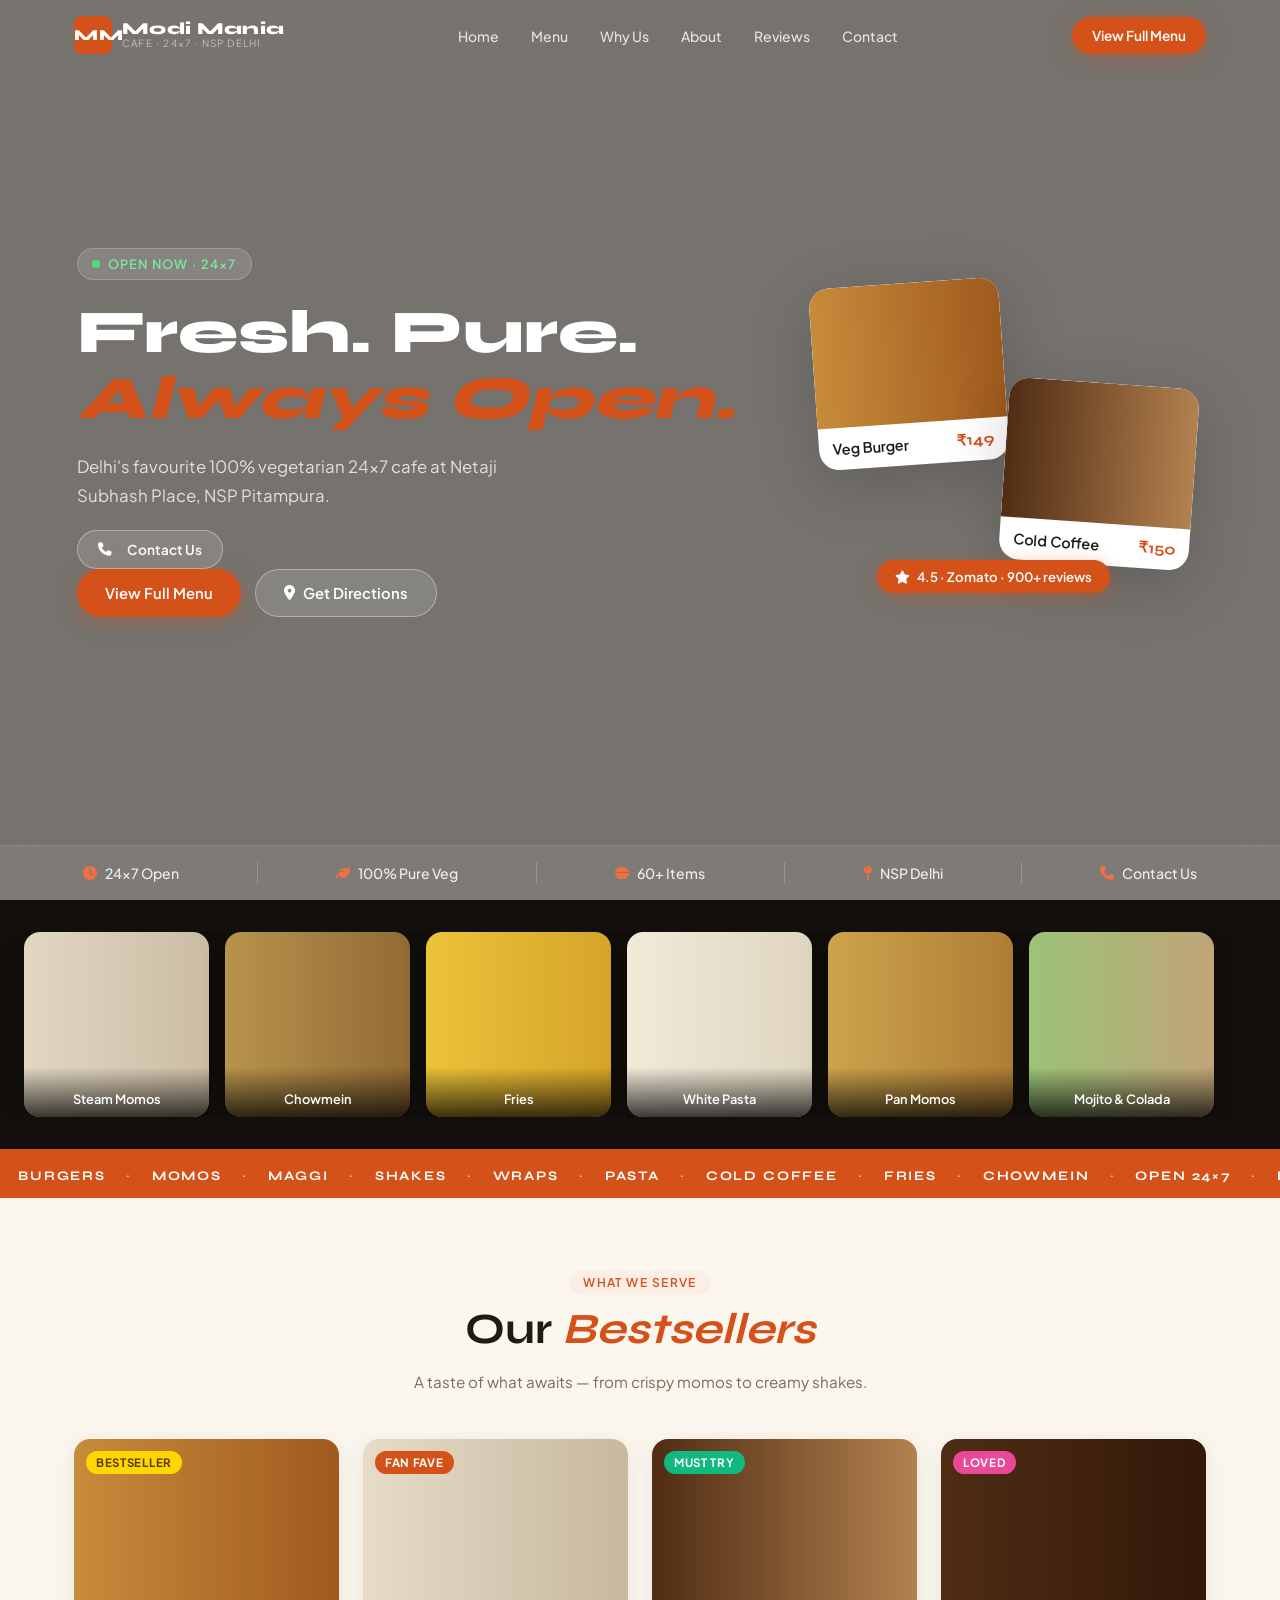
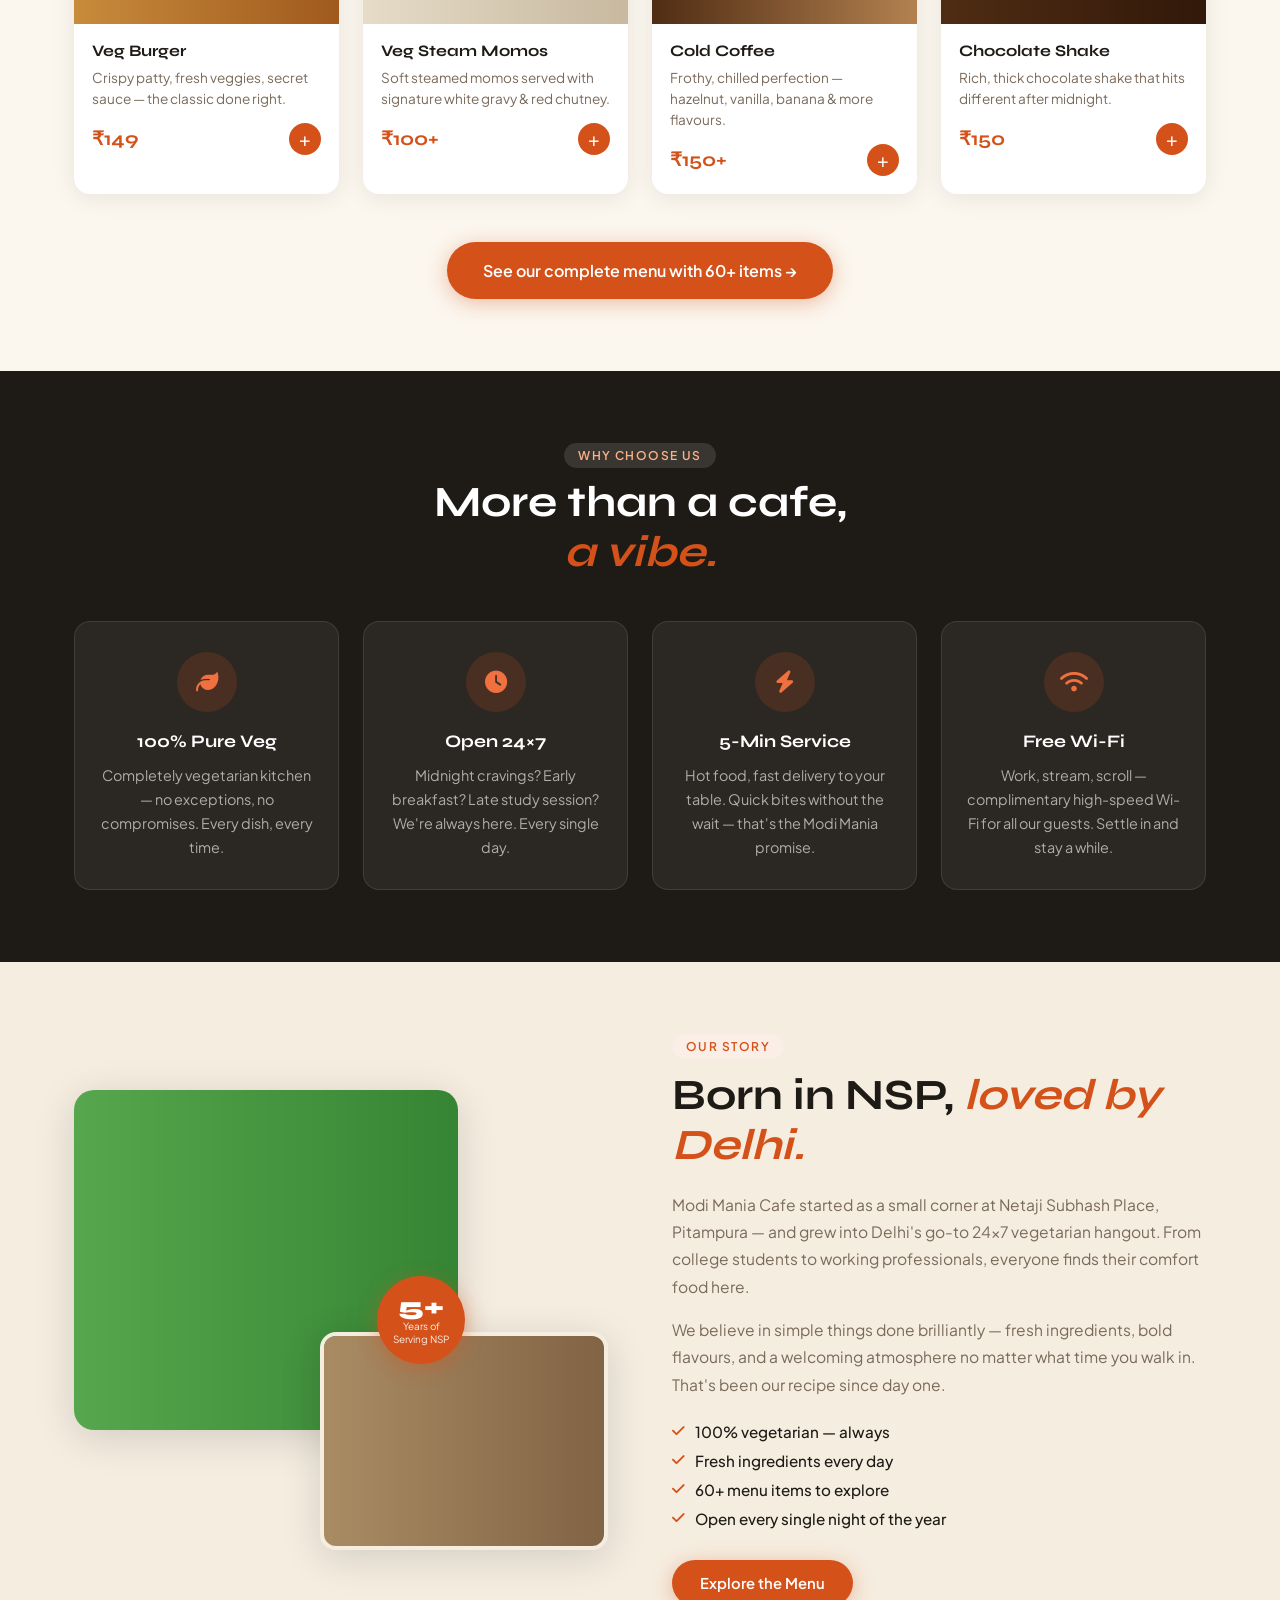
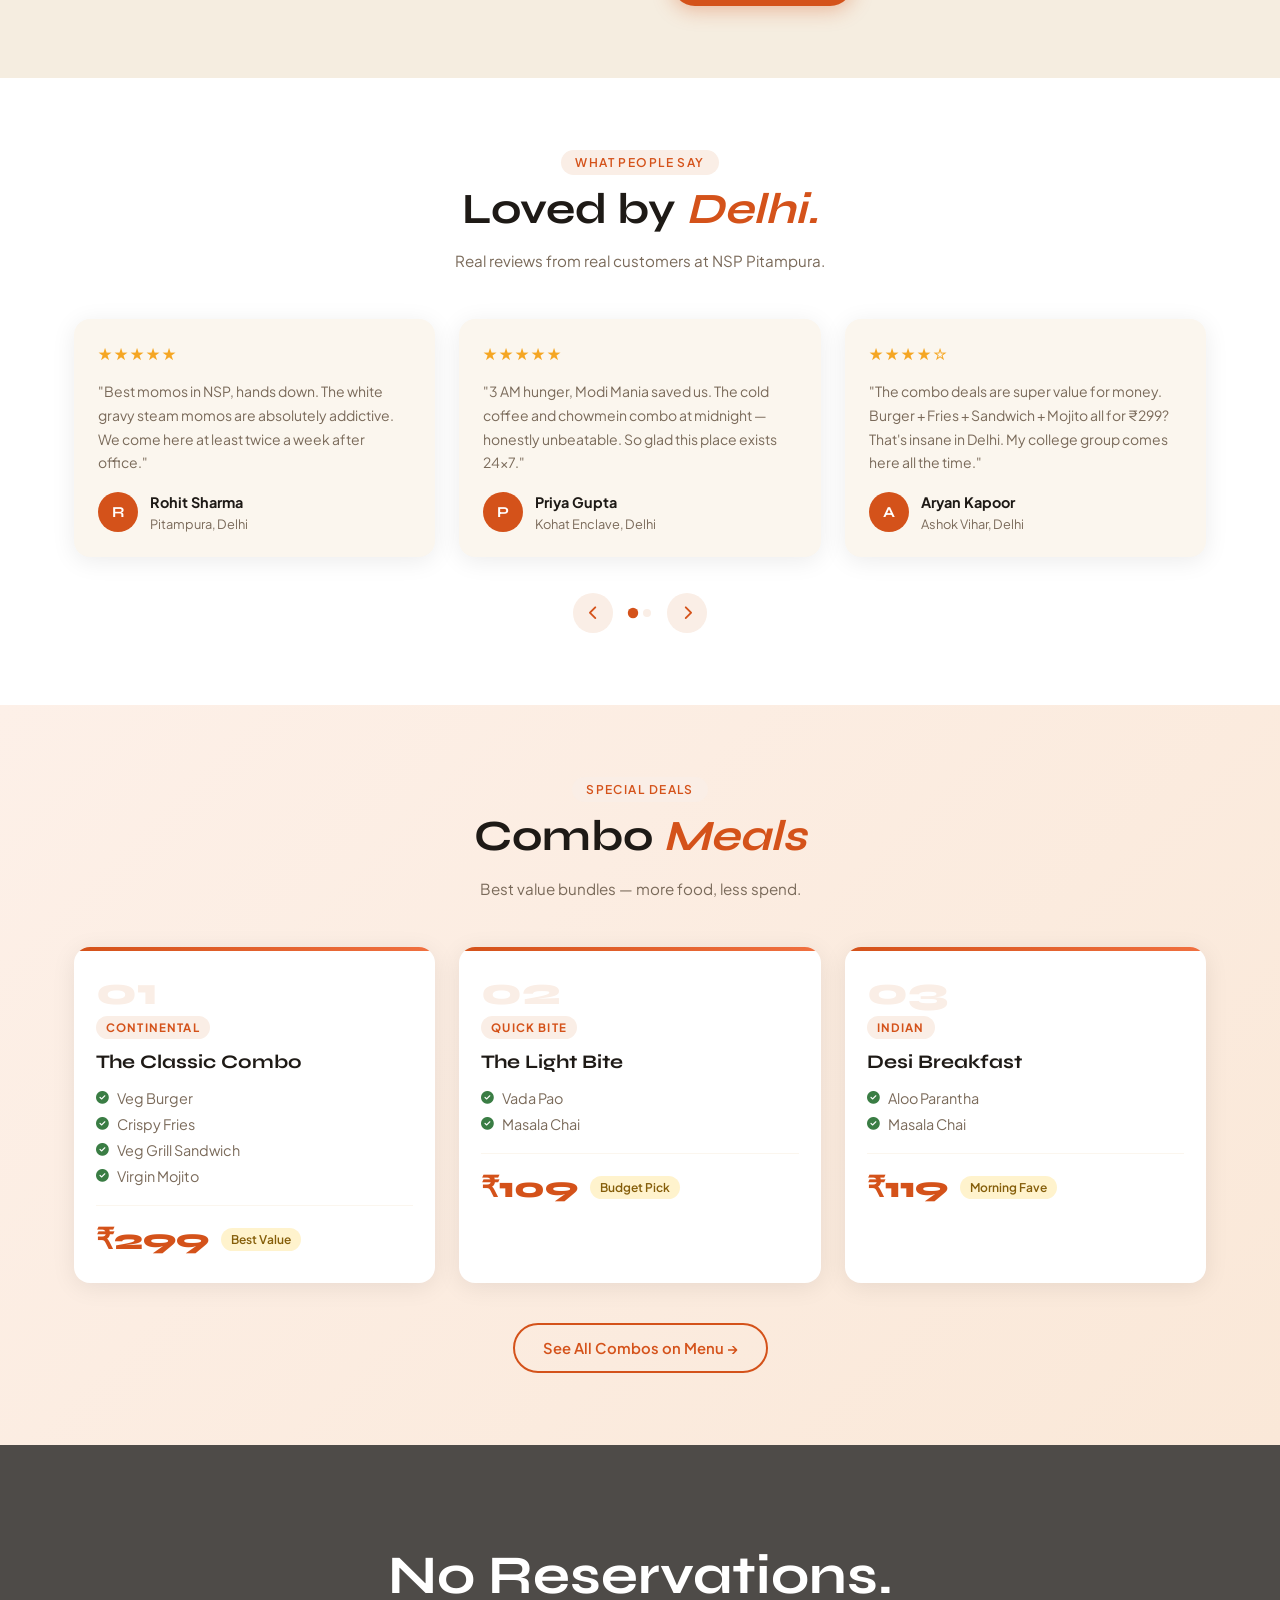
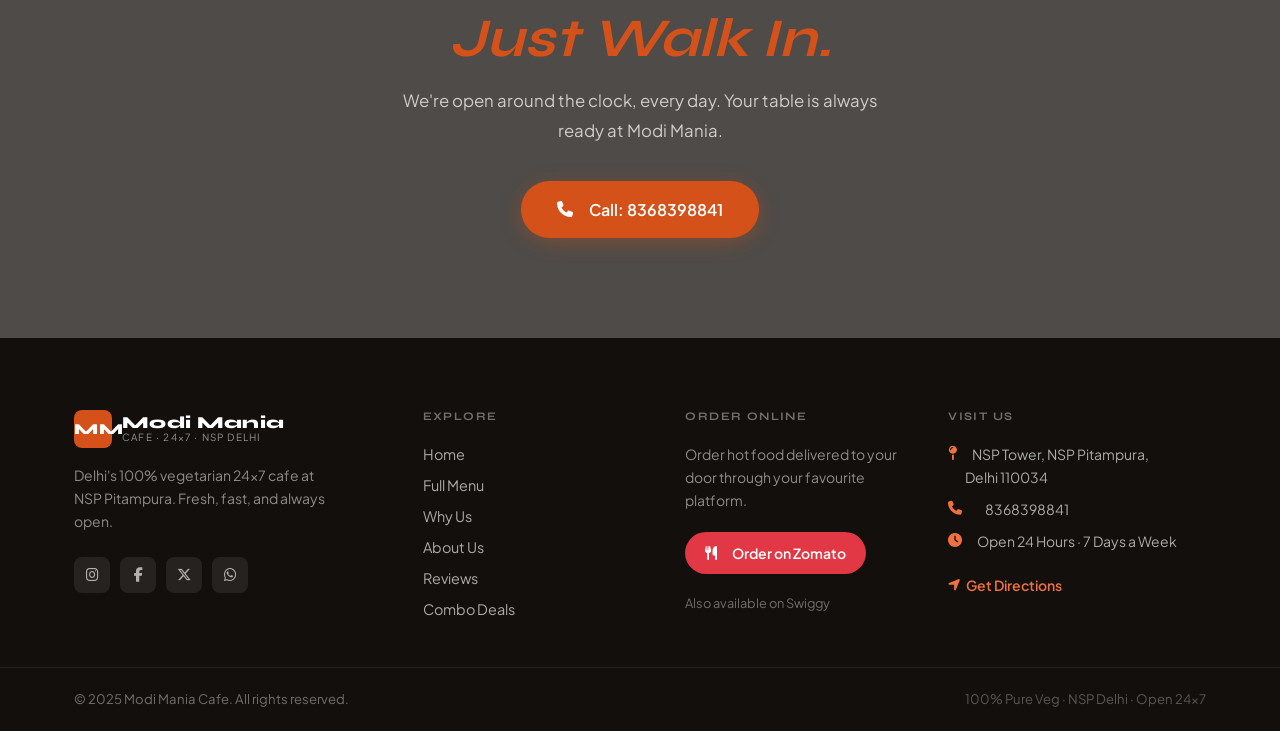
==== commit 97284cdc: "fix: replace ALL images with accurate vegetarian photos, add Contact Us button, fix Maps link - Remo" ====
--- a/index.html
+++ b/index.html
@@ -42,7 +42,7 @@
 
   <!-- ===== HERO ===== -->
   <section class="hero" id="home">
-    <div class="hero-bg" style="background-image:url('https://images.unsplash.com/photo-1601050690597-df0568f70950?w=1600&q=90')"></div>
+    <div class="hero-bg" style="background-image:url('https://images.unsplash.com/photo-1504674900247-0877df9cc836?w=1200&q=85')"></div>
     <div class="hero-overlay"></div>
     <div class="container hero-inner">
       <div class="hero-left">
@@ -52,24 +52,24 @@
         </div>
         <h1 class="hero-title">Fresh. Pure.<br><em>Always Open.</em></h1>
         <p class="hero-tagline">Delhi's favourite 100% vegetarian 24×7 cafe at Netaji Subhash Place, NSP Pitampura.</p>
-        <p class="hero-phone"><i class="fa-solid fa-phone"></i>&ensp;8368398841</p>
+        <a href="tel:8368398841" class="btn btn-ghost btn-sm"><i class="fa-solid fa-phone"></i>&ensp;Contact Us</a>
         <div class="hero-btns">
           <a href="menu.html" class="btn btn-primary">View Full Menu</a>
-          <a href="https://maps.google.com/?q=NSP+Tower+Pitampura+Delhi" target="_blank" rel="noopener" class="btn btn-ghost">
+          <a href="https://maps.app.goo.gl/9fryrFomyaTbtpW38" target="_blank" rel="noopener" class="btn btn-ghost">
             <i class="fa-solid fa-location-dot"></i> Get Directions
           </a>
         </div>
       </div>
       <div class="hero-right" aria-hidden="true">
         <div class="hero-card card-1">
-          <img src="https://images.unsplash.com/photo-1550547660-d9450f859349?w=800&q=85" onerror="this.onerror=null;this.src='img-burger.jpg'" alt="Veg Burger" loading="eager">
+          <img src="https://images.unsplash.com/photo-1586190848861-99aa4a171e90?w=800&q=85" onerror="this.onerror=null;this.src='img-burger.jpg'" alt="Veg Burger" loading="eager">
           <div class="hcard-body">
             <span class="hcard-name">Veg Burger</span>
             <span class="hcard-price">₹149</span>
           </div>
         </div>
         <div class="hero-card card-2">
-          <img src="https://images.unsplash.com/photo-1517701604599-bb29b565090c?w=800&q=85" onerror="this.onerror=null;this.src='img-cold-coffee.jpg'" alt="Cold Coffee" loading="eager">
+          <img src="https://images.unsplash.com/photo-1592663527359-cf6642f54cff?w=800&q=85" onerror="this.onerror=null;this.src='img-cold-coffee.jpg'" alt="Cold Coffee" loading="eager">
           <div class="hcard-body">
             <span class="hcard-name">Cold Coffee</span>
             <span class="hcard-price">₹150</span>
@@ -90,7 +90,7 @@
         <div class="stat-sep"></div>
         <div class="stat-item"><i class="fa-solid fa-map-pin"></i><span>NSP Delhi</span></div>
         <div class="stat-sep"></div>
-        <div class="stat-item"><i class="fa-solid fa-phone"></i><span>8368398841</span></div>
+        <div class="stat-item"><i class="fa-solid fa-phone"></i><span>Contact Us</span></div>
       </div>
     </div>
   </section>
@@ -99,28 +99,28 @@
   <section class="gallery-strip" aria-label="Food gallery">
     <div class="gallery-scroll">
       <div class="gallery-item">
-        <img src="https://images.unsplash.com/photo-1496116218417-1a781b1c416c?w=600&q=85" onerror="this.onerror=null;this.src='img-steam-momos.jpg'" alt="Steam Momos" loading="lazy">
+        <img src="https://images.unsplash.com/photo-1496116218417-1a781b1c416c?w=800&q=85" onerror="this.onerror=null;this.src='img-steam-momos.jpg'" alt="Steam Momos" loading="lazy">
         <span class="gallery-label">Steam Momos</span>
       </div>
       <div class="gallery-item">
-        <img src="https://images.unsplash.com/photo-1585032226651-759b368d7246?w=600&q=85" onerror="this.onerror=null;this.src='img-chowmein.jpg'" alt="Veg Chowmein" loading="lazy">
-        <span class="gallery-label">Veg Chowmein</span>
-      </div>
-      <div class="gallery-item">
-        <img src="https://images.unsplash.com/photo-1630384060421-cb20d0e0649d?w=600&q=85" onerror="this.onerror=null;this.src='img-fries.jpg'" alt="Crispy Fries" loading="lazy">
-        <span class="gallery-label">Crispy Fries</span>
-      </div>
-      <div class="gallery-item">
-        <img src="https://images.unsplash.com/photo-1621996346565-e3dbc646d9a9?w=600&q=85" onerror="this.onerror=null;this.src='img-white-pasta.jpg'" alt="White Sauce Pasta" loading="lazy">
+        <img src="https://images.unsplash.com/photo-1612929633738-8fe44f7ec841?w=800&q=85" onerror="this.onerror=null;this.src='img-chowmein.jpg'" alt="Chowmein" loading="lazy">
+        <span class="gallery-label">Chowmein</span>
+      </div>
+      <div class="gallery-item">
+        <img src="https://images.unsplash.com/photo-1518013431117-eb1465fa5752?w=800&q=85" onerror="this.onerror=null;this.src='img-fries.jpg'" alt="Fries" loading="lazy">
+        <span class="gallery-label">Fries</span>
+      </div>
+      <div class="gallery-item">
+        <img src="https://images.unsplash.com/photo-1563379926898-05f4575a45d8?w=800&q=85" onerror="this.onerror=null;this.src='img-white-pasta.jpg'" alt="White Sauce Pasta" loading="lazy">
         <span class="gallery-label">White Pasta</span>
       </div>
       <div class="gallery-item">
-        <img src="https://images.unsplash.com/photo-1567620905732-2d1ec7ab7445?w=600&q=85" onerror="this.onerror=null;this.src='img-pan-momos.jpg'" alt="Pan Momos" loading="lazy">
+        <img src="https://images.unsplash.com/photo-1534422298391-e4f8c172dddb?w=800&q=85" onerror="this.onerror=null;this.src='img-pan-momos.jpg'" alt="Pan Momos" loading="lazy">
         <span class="gallery-label">Pan Momos</span>
       </div>
       <div class="gallery-item">
-        <img src="https://images.unsplash.com/photo-1541614101331-1a5a3a194e92?w=600&q=85" onerror="this.onerror=null;this.src='img-mojito-colada.jpg'" alt="Mojito & Colada" loading="lazy">
-        <span class="gallery-label">Mojito &amp; Colada</span>
+        <img src="https://images.unsplash.com/photo-1466978913421-dad2ebd01d17?w=1400&q=85" onerror="this.onerror=null;this.src='img-mojito-colada.jpg'" alt="Mojito & Colada" loading="lazy">
+        <span class="gallery-label">Mojito & Colada</span>
       </div>
     </div>
   </section>
@@ -163,7 +163,7 @@
       <div class="preview-grid">
         <div class="preview-card reveal">
           <div class="pcard-img-wrap">
-            <img src="https://images.unsplash.com/photo-1550547660-d9450f859349?w=800&q=85" onerror="this.onerror=null;this.src='img-burger.jpg'" alt="Veg Burger" loading="lazy">
+            <img src="https://images.unsplash.com/photo-1586190848861-99aa4a171e90?w=800&q=85" onerror="this.onerror=null;this.src='img-burger.jpg'" alt="Veg Burger" loading="lazy">
             <span class="pcard-badge badge-bestseller">Bestseller</span>
           </div>
           <div class="pcard-body">
@@ -177,7 +177,7 @@
         </div>
         <div class="preview-card reveal">
           <div class="pcard-img-wrap">
-            <img src="https://images.unsplash.com/photo-1496116218417-1a781b1c416c?w=800&q=85" onerror="this.onerror=null;this.src='img-steam-momos.jpg'" alt="Steam Momos" loading="lazy">
+            <img src="https://images.unsplash.com/photo-1625220194771-7ebdea0b70b9?w=800&q=85" onerror="this.onerror=null;this.src='img-steam-momos.jpg'" alt="Steam Momos" loading="lazy">
             <span class="pcard-badge badge-fanfave">Fan Fave</span>
           </div>
           <div class="pcard-body">
@@ -191,7 +191,7 @@
         </div>
         <div class="preview-card reveal">
           <div class="pcard-img-wrap">
-            <img src="https://images.unsplash.com/photo-1517701604599-bb29b565090c?w=800&q=85" onerror="this.onerror=null;this.src='img-cold-coffee.jpg'" alt="Cold Coffee" loading="lazy">
+            <img src="https://images.unsplash.com/photo-1592663527359-cf6642f54cff?w=800&q=85" onerror="this.onerror=null;this.src='img-cold-coffee.jpg'" alt="Cold Coffee" loading="lazy">
             <span class="pcard-badge badge-musttry">Must Try</span>
           </div>
           <div class="pcard-body">
@@ -205,7 +205,7 @@
         </div>
         <div class="preview-card reveal">
           <div class="pcard-img-wrap">
-            <img src="https://images.unsplash.com/photo-1541658016709-a305163d2b3e?w=800&q=85" onerror="this.onerror=null;this.src='img-choco-shake.jpg'" alt="Chocolate Shake" loading="lazy">
+            <img src="https://images.unsplash.com/photo-1577805947697-89e18249d767?w=800&q=85" onerror="this.onerror=null;this.src='img-choco-shake.jpg'" alt="Chocolate Shake" loading="lazy">
             <span class="pcard-badge badge-loved">Loved</span>
           </div>
           <div class="pcard-body">
@@ -263,10 +263,10 @@
     <div class="container about-inner">
       <div class="about-images reveal">
         <div class="about-img-main">
-          <img src="https://images.unsplash.com/photo-1606491956689-2ea866880c84?w=800&q=85" onerror="this.onerror=null;this.src='img-wrap-mojito.jpg'" alt="Paneer wrap at Modi Mania" loading="lazy">
+          <img src="https://images.unsplash.com/photo-1414235077428-338989a2e8c0?w=800&q=85" onerror="this.onerror=null;this.src='img-wrap-mojito.jpg'" alt="Wrap and Mojito at Modi Mania" loading="lazy">
         </div>
         <div class="about-img-sub">
-          <img src="https://images.unsplash.com/photo-1601050690597-df0568f70950?w=800&q=85" onerror="this.onerror=null;this.src='img-food-tray.jpg'" alt="Food spread at Modi Mania" loading="lazy">
+          <img src="https://images.unsplash.com/photo-1504674900247-0877df9cc836?w=1200&q=85" onerror="this.onerror=null;this.src='img-food-tray.jpg'" alt="Food tray at Modi Mania" loading="lazy">
         </div>
         <div class="about-years-badge">
           <span class="years-num">5+</span>
@@ -420,7 +420,7 @@
 
   <!-- ===== CTA BANNER ===== -->
   <section class="cta-banner" aria-label="Call to action">
-    <div class="cta-bg" style="background-image:url('https://images.unsplash.com/photo-1555396273-367ea4eb4db5?w=1400&q=90')"></div>
+    <div class="cta-bg" style="background-image:url('https://images.unsplash.com/photo-1558642452-9d2a7deb7f62?w=800&q=85')"></div>
     <div class="cta-overlay"></div>
     <div class="container cta-inner reveal">
       <h2>No Reservations.<br><em>Just Walk In.</em></h2>
@@ -476,7 +476,7 @@
           <p><i class="fa-solid fa-phone"></i>&ensp;<a href="tel:8368398841">8368398841</a></p>
           <p><i class="fa-solid fa-clock"></i>&ensp;Open 24 Hours · 7 Days a Week</p>
         </address>
-        <a href="https://maps.google.com/?q=NSP+Tower+Pitampura+Delhi" target="_blank" rel="noopener" class="footer-map-link">
+        <a href="https://maps.app.goo.gl/9fryrFomyaTbtpW38" target="_blank" rel="noopener" class="footer-map-link">
           <i class="fa-solid fa-location-arrow"></i> Get Directions
         </a>
       </div>
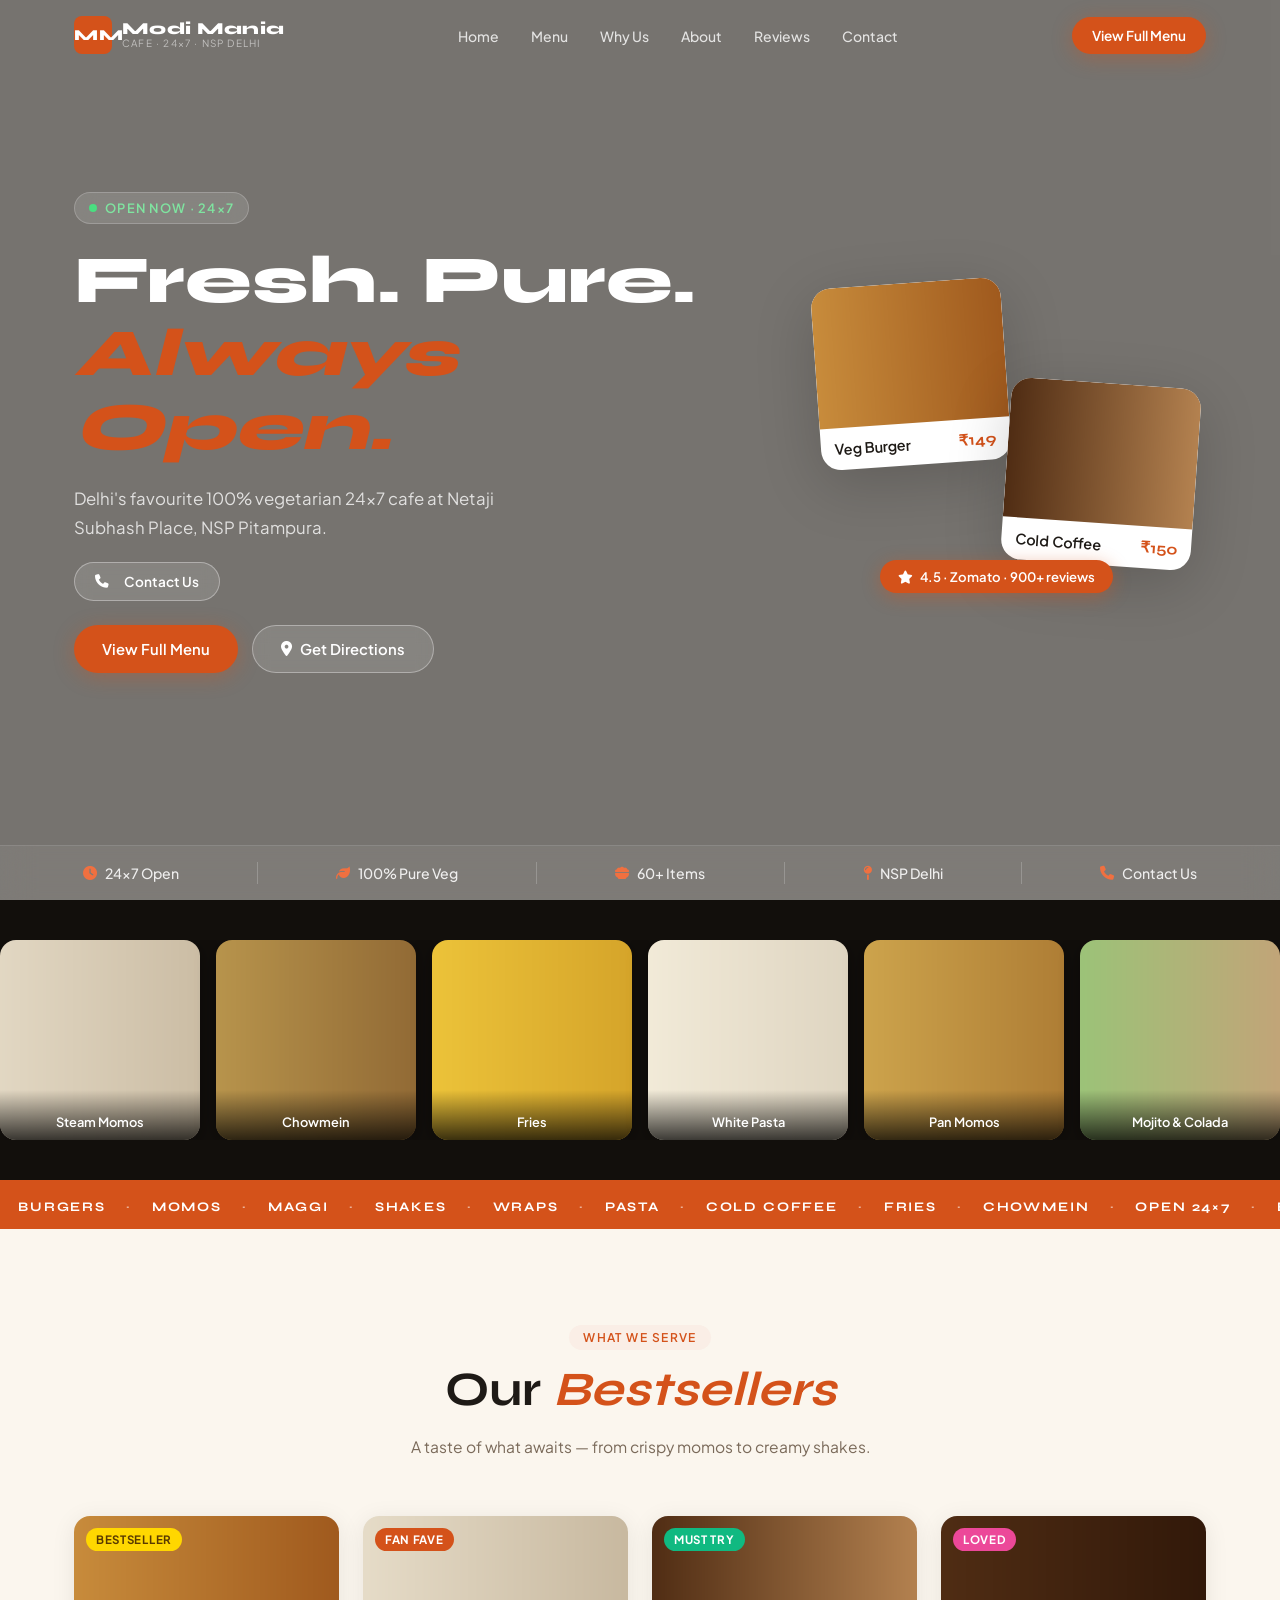
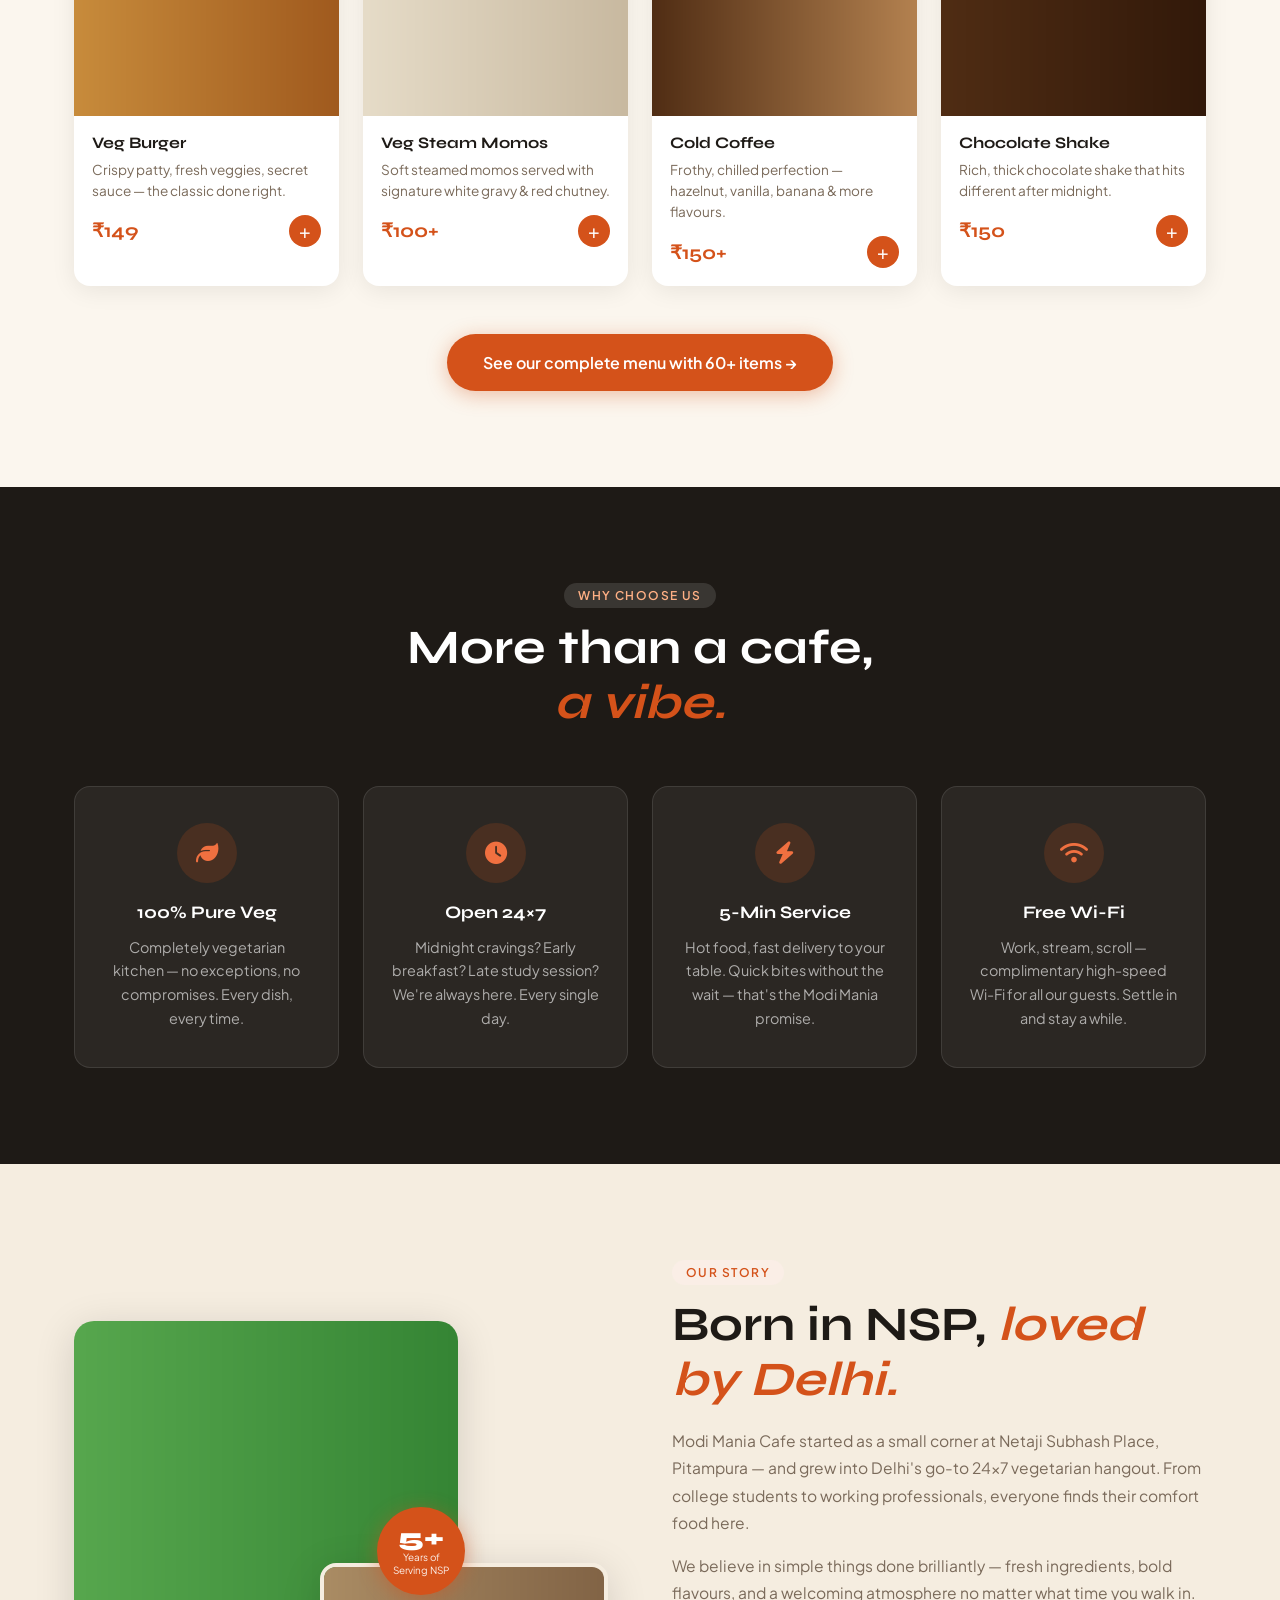
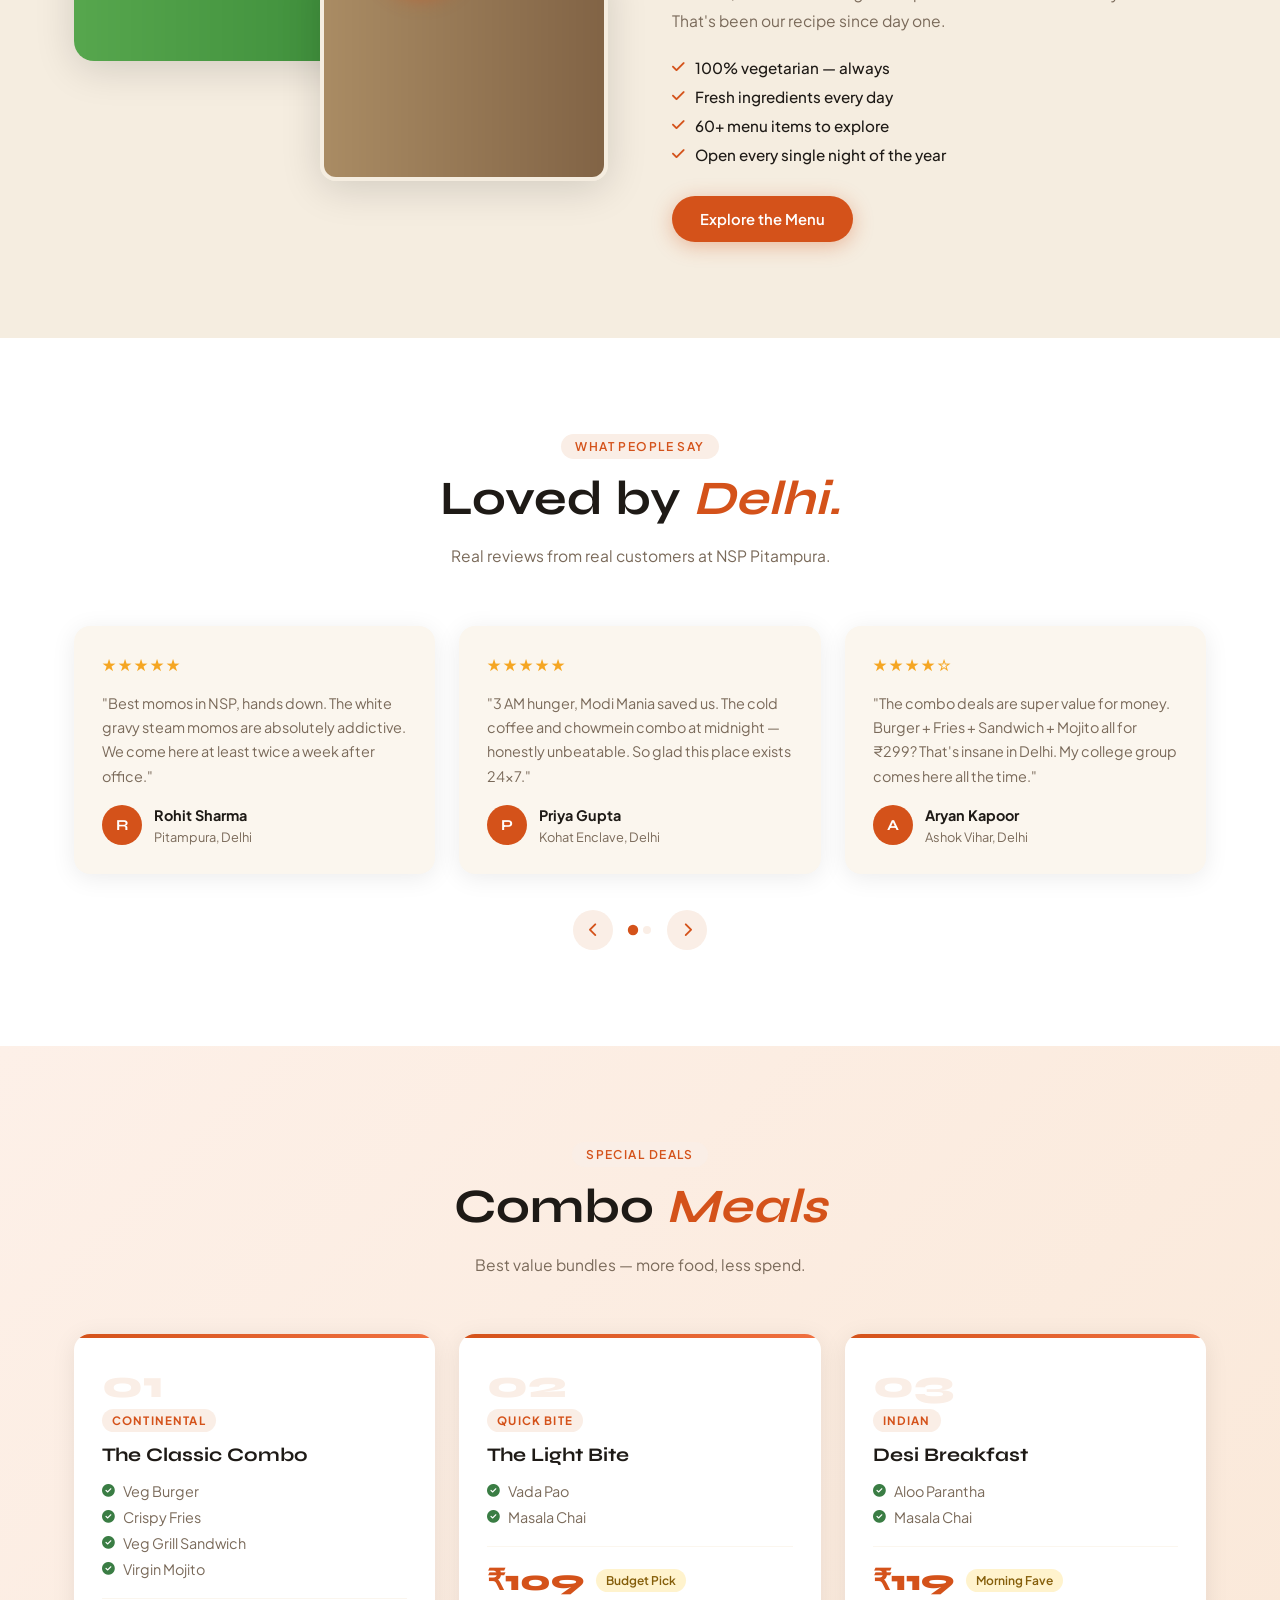
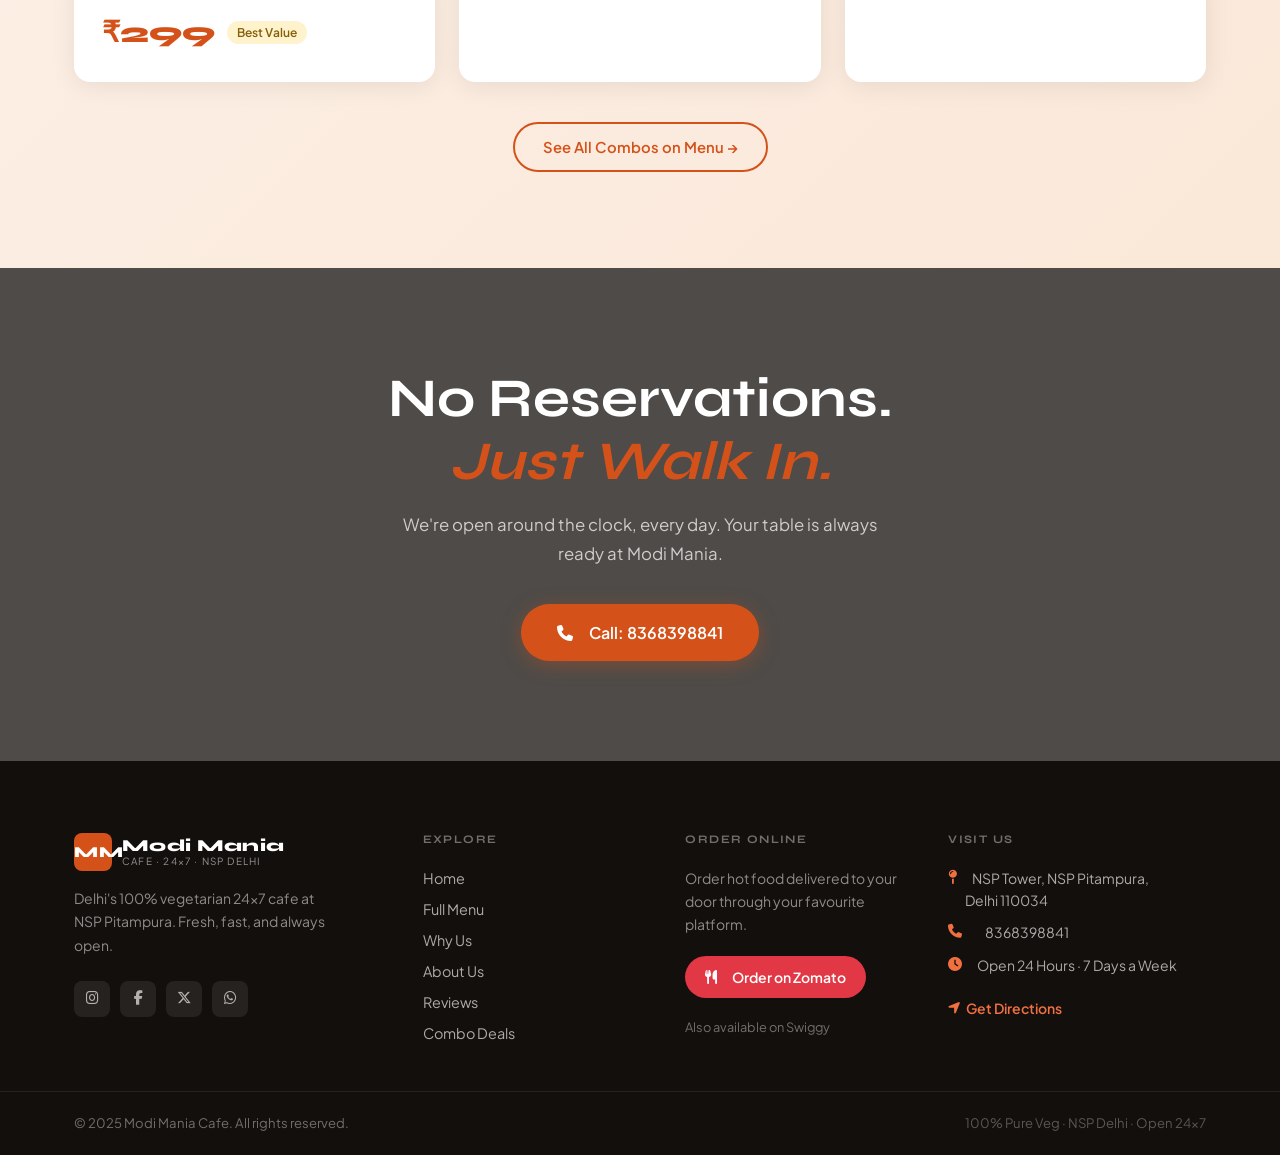
==== commit 53268a72: "fix: replace meat images, fix button spacing, add Google Reviews page - Hero background: replaced no" ====
--- a/index.html
+++ b/index.html
@@ -28,7 +28,7 @@
         <li><a href="menu.html" class="nav-link">Menu</a></li>
         <li><a href="#why-us" class="nav-link">Why Us</a></li>
         <li><a href="#about" class="nav-link">About</a></li>
-        <li><a href="#reviews" class="nav-link">Reviews</a></li>
+        <li><a href="reviews.html" class="nav-link">Reviews</a></li>
         <li><a href="#contact" class="nav-link">Contact</a></li>
       </ul>
       <div class="nav-actions">
@@ -42,7 +42,7 @@
 
   <!-- ===== HERO ===== -->
   <section class="hero" id="home">
-    <div class="hero-bg" style="background-image:url('https://images.unsplash.com/photo-1504674900247-0877df9cc836?w=1200&q=85')"></div>
+    <div class="hero-bg" style="background-image:url('https://images.unsplash.com/photo-1601050690597-df0568f70950?w=1600&q=90')"></div>
     <div class="hero-overlay"></div>
     <div class="container hero-inner">
       <div class="hero-left">
@@ -52,7 +52,7 @@
         </div>
         <h1 class="hero-title">Fresh. Pure.<br><em>Always Open.</em></h1>
         <p class="hero-tagline">Delhi's favourite 100% vegetarian 24×7 cafe at Netaji Subhash Place, NSP Pitampura.</p>
-        <a href="tel:8368398841" class="btn btn-ghost btn-sm"><i class="fa-solid fa-phone"></i>&ensp;Contact Us</a>
+        <a href="tel:8368398841" class="btn btn-ghost btn-sm hero-contact-btn"><i class="fa-solid fa-phone"></i>&ensp;Contact Us</a>
         <div class="hero-btns">
           <a href="menu.html" class="btn btn-primary">View Full Menu</a>
           <a href="https://maps.app.goo.gl/9fryrFomyaTbtpW38" target="_blank" rel="noopener" class="btn btn-ghost">
@@ -263,10 +263,10 @@
     <div class="container about-inner">
       <div class="about-images reveal">
         <div class="about-img-main">
-          <img src="https://images.unsplash.com/photo-1414235077428-338989a2e8c0?w=800&q=85" onerror="this.onerror=null;this.src='img-wrap-mojito.jpg'" alt="Wrap and Mojito at Modi Mania" loading="lazy">
+          <img src="https://images.unsplash.com/photo-1555396273-367ea4eb4db5?w=800&q=85" onerror="this.onerror=null;this.src='img-wrap-mojito.jpg'" alt="Modi Mania Cafe interior" loading="lazy">
         </div>
         <div class="about-img-sub">
-          <img src="https://images.unsplash.com/photo-1504674900247-0877df9cc836?w=1200&q=85" onerror="this.onerror=null;this.src='img-food-tray.jpg'" alt="Food tray at Modi Mania" loading="lazy">
+          <img src="https://images.unsplash.com/photo-1565299585323-38d6b0865b47?w=800&q=85" onerror="this.onerror=null;this.src='img-food-tray.jpg'" alt="Vegetarian food spread at Modi Mania" loading="lazy">
         </div>
         <div class="about-years-badge">
           <span class="years-num">5+</span>
@@ -457,7 +457,7 @@
           <li><a href="menu.html">Full Menu</a></li>
           <li><a href="#why-us">Why Us</a></li>
           <li><a href="#about">About Us</a></li>
-          <li><a href="#reviews">Reviews</a></li>
+          <li><a href="reviews.html">Reviews</a></li>
           <li><a href="#combos">Combo Deals</a></li>
         </ul>
       </div>
--- a/style.css
+++ b/style.css
@@ -51,9 +51,9 @@
 
 /* ---- TYPOGRAPHY ---- */
 h1,h2,h3,h4,h5 { font-family: var(--f-display); line-height: 1.15; }
-h1 { font-size: clamp(2.2rem, 5.5vw, 3.8rem); font-weight: 800; }
-h2 { font-size: clamp(1.75rem, 3.5vw, 2.7rem); font-weight: 700; }
-h3 { font-size: clamp(1.1rem, 2.2vw, 1.45rem); font-weight: 700; }
+h1 { font-size: clamp(2.4rem, 6vw, 4.2rem); font-weight: 800; }
+h2 { font-size: clamp(1.9rem, 4vw, 3rem); font-weight: 700; }
+h3 { font-size: clamp(1.2rem, 2.5vw, 1.6rem); font-weight: 700; }
 h4 { font-size: 1.1rem; font-weight: 700; }
 em { font-style: italic; color: var(--primary); }
 .page-menu em { color: var(--menu-green); }
@@ -61,13 +61,13 @@
 
 /* ---- LAYOUT ---- */
 .container { max-width: var(--max-w); margin: 0 auto; padding: 0 24px; }
-.section-pad { padding: 72px 0; }
-@media (max-width: 768px) { .section-pad { padding: 52px 0; } }
+.section-pad { padding: 96px 0; }
+@media (max-width: 768px) { .section-pad { padding: 64px 0; } }
 
 /* ---- SECTION HEADER ---- */
-.section-header { text-align: center; margin-bottom: 44px; }
-.section-header h2 { margin: 10px 0 14px; }
-.section-sub { color: var(--muted); max-width: 500px; margin: 0 auto; font-size: .95rem; }
+.section-header { text-align: center; margin-bottom: 56px; }
+.section-header h2 { margin: 12px 0 16px; }
+.section-sub { color: var(--muted); max-width: 520px; margin: 0 auto; font-size: .975rem; }
 .eyebrow {
   display: inline-block;
   font-size: .75rem;
@@ -316,6 +316,10 @@
   font-weight: 500;
   margin-bottom: 32px;
 }
+.hero-contact-btn {
+  display: inline-flex;
+  margin-bottom: 24px;
+}
 .hero-btns { display: flex; gap: 14px; flex-wrap: wrap; }
 /* Hero cards */
 .hero-right {
@@ -1191,317 +1195,3 @@
   .hero-bg { animation: none; }
   .ticker-track { animation: none; }
 }
-
-
-/* ============================================================
-   MOST LOVED ITEMS
-   ============================================================ */
-.most-loved { background: var(--white); }
-.loved-grid {
-  display: grid;
-  grid-template-columns: repeat(3, 1fr);
-  gap: 20px;
-}
-.loved-card {
-  position: relative;
-  border-radius: var(--radius);
-  overflow: hidden;
-  box-shadow: var(--shadow);
-  cursor: default;
-  aspect-ratio: 4/3;
-}
-.loved-card img {
-  width: 100%; height: 100%;
-  object-fit: cover;
-  display: block;
-  transition: transform .45s var(--ease);
-}
-.loved-card:hover img { transform: scale(1.07); }
-.loved-overlay {
-  position: absolute;
-  inset: 0;
-  background: linear-gradient(to top, rgba(10,6,2,.78) 0%, transparent 55%);
-  display: flex;
-  flex-direction: column;
-  justify-content: flex-end;
-  padding: 18px;
-  gap: 4px;
-}
-.loved-name {
-  color: var(--white);
-  font-family: var(--f-display);
-  font-size: 1rem;
-  font-weight: 700;
-  line-height: 1.2;
-}
-.loved-price {
-  color: var(--primary-light);
-  font-family: var(--f-display);
-  font-size: .95rem;
-  font-weight: 800;
-}
-.loved-tag {
-  position: absolute;
-  top: 12px; left: 12px;
-  background: var(--primary);
-  color: var(--white);
-  font-size: .68rem;
-  font-weight: 700;
-  letter-spacing: .08em;
-  text-transform: uppercase;
-  padding: 4px 10px;
-  border-radius: 100px;
-}
-@media (max-width: 900px) { .loved-grid { grid-template-columns: repeat(2, 1fr); } }
-@media (max-width: 540px) { .loved-grid { grid-template-columns: 1fr 1fr; gap: 12px; } }
-
-/* ============================================================
-   LATE NIGHT CRAVINGS
-   ============================================================ */
-.late-night {
-  background: var(--dark);
-  position: relative;
-  overflow: hidden;
-}
-.late-night::before {
-  content: '';
-  position: absolute;
-  inset: 0;
-  background:
-    radial-gradient(circle at 10% 50%, rgba(212,82,26,.18) 0%, transparent 50%),
-    radial-gradient(circle at 90% 20%, rgba(212,82,26,.12) 0%, transparent 45%);
-  pointer-events: none;
-}
-.late-night-inner {
-  position: relative;
-  z-index: 1;
-  display: grid;
-  grid-template-columns: 1fr 1fr;
-  gap: 64px;
-  align-items: center;
-}
-.late-night-content .eyebrow--light { margin-bottom: 12px; display: block; }
-.late-night-content h2 { color: var(--white); margin-bottom: 16px; }
-.late-night-content p { color: rgba(255,255,255,.62); font-size: .975rem; line-height: 1.75; margin-bottom: 28px; }
-.late-night-tags {
-  display: flex;
-  flex-wrap: wrap;
-  gap: 8px;
-  margin-bottom: 32px;
-}
-.ln-tag {
-  background: rgba(255,255,255,.08);
-  border: 1px solid rgba(255,255,255,.15);
-  color: rgba(255,255,255,.8);
-  font-size: .8rem;
-  font-weight: 600;
-  padding: 6px 14px;
-  border-radius: 100px;
-}
-.ln-tag i { color: var(--primary-light); margin-right: 5px; }
-.late-night-imgs {
-  display: grid;
-  grid-template-columns: 1fr 1fr;
-  grid-template-rows: 1fr 1fr;
-  gap: 12px;
-  height: 380px;
-}
-.ln-img {
-  border-radius: 12px;
-  overflow: hidden;
-}
-.ln-img img {
-  width: 100%; height: 100%;
-  object-fit: cover;
-  display: block;
-  transition: transform .4s var(--ease);
-}
-.ln-img:hover img { transform: scale(1.06); }
-.ln-img--tall { grid-row: span 2; }
-@media (max-width: 900px) {
-  .late-night-inner { grid-template-columns: 1fr; gap: 40px; }
-  .late-night-imgs { height: 240px; }
-}
-@media (max-width: 480px) {
-  .late-night-imgs { height: 200px; }
-}
-
-/* ============================================================
-   STUDENT FAVORITES
-   ============================================================ */
-.student-favs { background: var(--cream); }
-.student-grid {
-  display: grid;
-  grid-template-columns: repeat(4, 1fr);
-  gap: 18px;
-}
-.sfav-card {
-  background: var(--white);
-  border-radius: var(--radius);
-  padding: 24px 20px;
-  text-align: center;
-  box-shadow: var(--shadow);
-  border-bottom: 3px solid var(--primary);
-  transition: transform .3s var(--ease), box-shadow .3s;
-}
-.sfav-card:hover { transform: translateY(-5px); box-shadow: var(--shadow-md); }
-.sfav-emoji { font-size: 2rem; line-height: 1; margin-bottom: 12px; }
-.sfav-name {
-  font-family: var(--f-display);
-  font-size: .95rem;
-  font-weight: 700;
-  color: var(--charcoal);
-  margin-bottom: 6px;
-}
-.sfav-price {
-  color: var(--primary);
-  font-family: var(--f-display);
-  font-size: 1.1rem;
-  font-weight: 800;
-}
-.sfav-label {
-  font-size: .72rem;
-  color: var(--muted);
-  margin-top: 4px;
-  font-weight: 500;
-}
-@media (max-width: 900px) { .student-grid { grid-template-columns: repeat(2, 1fr); } }
-@media (max-width: 480px) { .student-grid { grid-template-columns: repeat(2, 1fr); gap: 12px; } }
-
-/* ============================================================
-   OPEN 24x7 STRIP
-   ============================================================ */
-.open-strip {
-  background: var(--primary);
-  padding: 52px 0;
-}
-.open-strip-inner {
-  display: flex;
-  align-items: center;
-  justify-content: space-between;
-  gap: 32px;
-  flex-wrap: wrap;
-}
-.open-strip-text h2 {
-  color: var(--white);
-  font-size: clamp(1.6rem, 3.5vw, 2.4rem);
-  margin-bottom: 8px;
-}
-.open-strip-text p { color: rgba(255,255,255,.82); font-size: .975rem; max-width: 480px; }
-.open-strip-stats {
-  display: flex;
-  gap: 32px;
-  flex-wrap: wrap;
-}
-.os-stat {
-  text-align: center;
-  color: var(--white);
-}
-.os-stat-num {
-  font-family: var(--f-display);
-  font-size: 2rem;
-  font-weight: 800;
-  line-height: 1;
-  display: block;
-}
-.os-stat-label {
-  font-size: .8rem;
-  opacity: .82;
-  margin-top: 4px;
-  display: block;
-  letter-spacing: .04em;
-}
-@media (max-width: 768px) {
-  .open-strip-inner { justify-content: center; text-align: center; }
-  .open-strip-text p { margin: 0 auto; }
-  .open-strip-stats { justify-content: center; gap: 24px; }
-}
-
-/* ============================================================
-   CAFE VIBES GALLERY
-   ============================================================ */
-.cafe-vibes { background: var(--beige); }
-.vibes-mosaic {
-  display: grid;
-  grid-template-columns: repeat(12, 1fr);
-  grid-template-rows: 200px 200px;
-  gap: 12px;
-}
-.vibe-tile {
-  border-radius: 12px;
-  overflow: hidden;
-  position: relative;
-}
-.vibe-tile img {
-  width: 100%; height: 100%;
-  object-fit: cover;
-  display: block;
-  transition: transform .45s var(--ease);
-}
-.vibe-tile:hover img { transform: scale(1.07); }
-.vibe-tile--a { grid-column: span 5; grid-row: span 2; }
-.vibe-tile--b { grid-column: span 4; }
-.vibe-tile--c { grid-column: span 3; }
-.vibe-tile--d { grid-column: span 4; }
-.vibe-tile--e { grid-column: span 3; }
-.vibe-caption {
-  position: absolute;
-  bottom: 0; left: 0; right: 0;
-  background: linear-gradient(to top, rgba(0,0,0,.65) 0%, transparent 100%);
-  color: var(--white);
-  font-size: .78rem;
-  font-weight: 600;
-  padding: 18px 12px 10px;
-  letter-spacing: .04em;
-}
-.vibes-cta {
-  text-align: center;
-  margin-top: 28px;
-}
-.vibes-cta p {
-  color: var(--muted);
-  font-size: .9rem;
-  margin-bottom: 16px;
-}
-@media (max-width: 900px) {
-  .vibes-mosaic {
-    grid-template-columns: repeat(2, 1fr);
-    grid-template-rows: auto;
-    aspect-ratio: unset;
-  }
-  .vibe-tile { aspect-ratio: 4/3; grid-column: span 1 !important; grid-row: span 1 !important; }
-  .vibe-tile--a { grid-column: span 2 !important; }
-}
-@media (max-width: 480px) {
-  .vibes-mosaic { grid-template-columns: 1fr 1fr; gap: 8px; }
-  .vibe-tile--a { grid-column: span 2 !important; }
-}
-
-/* ============================================================
-   IMPROVEMENTS — PREVIEW CARD TIGHTER
-   ============================================================ */
-.pcard-img-wrap img { height: 185px; }
-.preview-card:hover { transform: translateY(-5px); }
-.combo-card { padding: 26px 22px; }
-.why-card { padding: 30px 22px; }
-
-/* ============================================================
-   REVIEW CARD IMPROVEMENTS
-   ============================================================ */
-.review-card { padding: 24px; }
-.review-text { font-size: .875rem; }
-
-/* ============================================================
-   GALLERY STRIP IMPROVEMENTS
-   ============================================================ */
-.gallery-strip { padding: 32px 0; }
-.gallery-item { width: 185px; }
-.gallery-item img { width: 185px; height: 185px; }
-
-/* ============================================================
-   MOBILE NAV FIX
-   ============================================================ */
-@media (max-width: 480px) {
-  .nav-actions .btn-sm { display: none; }
-  .hero-btns { gap: 10px; }
-}
